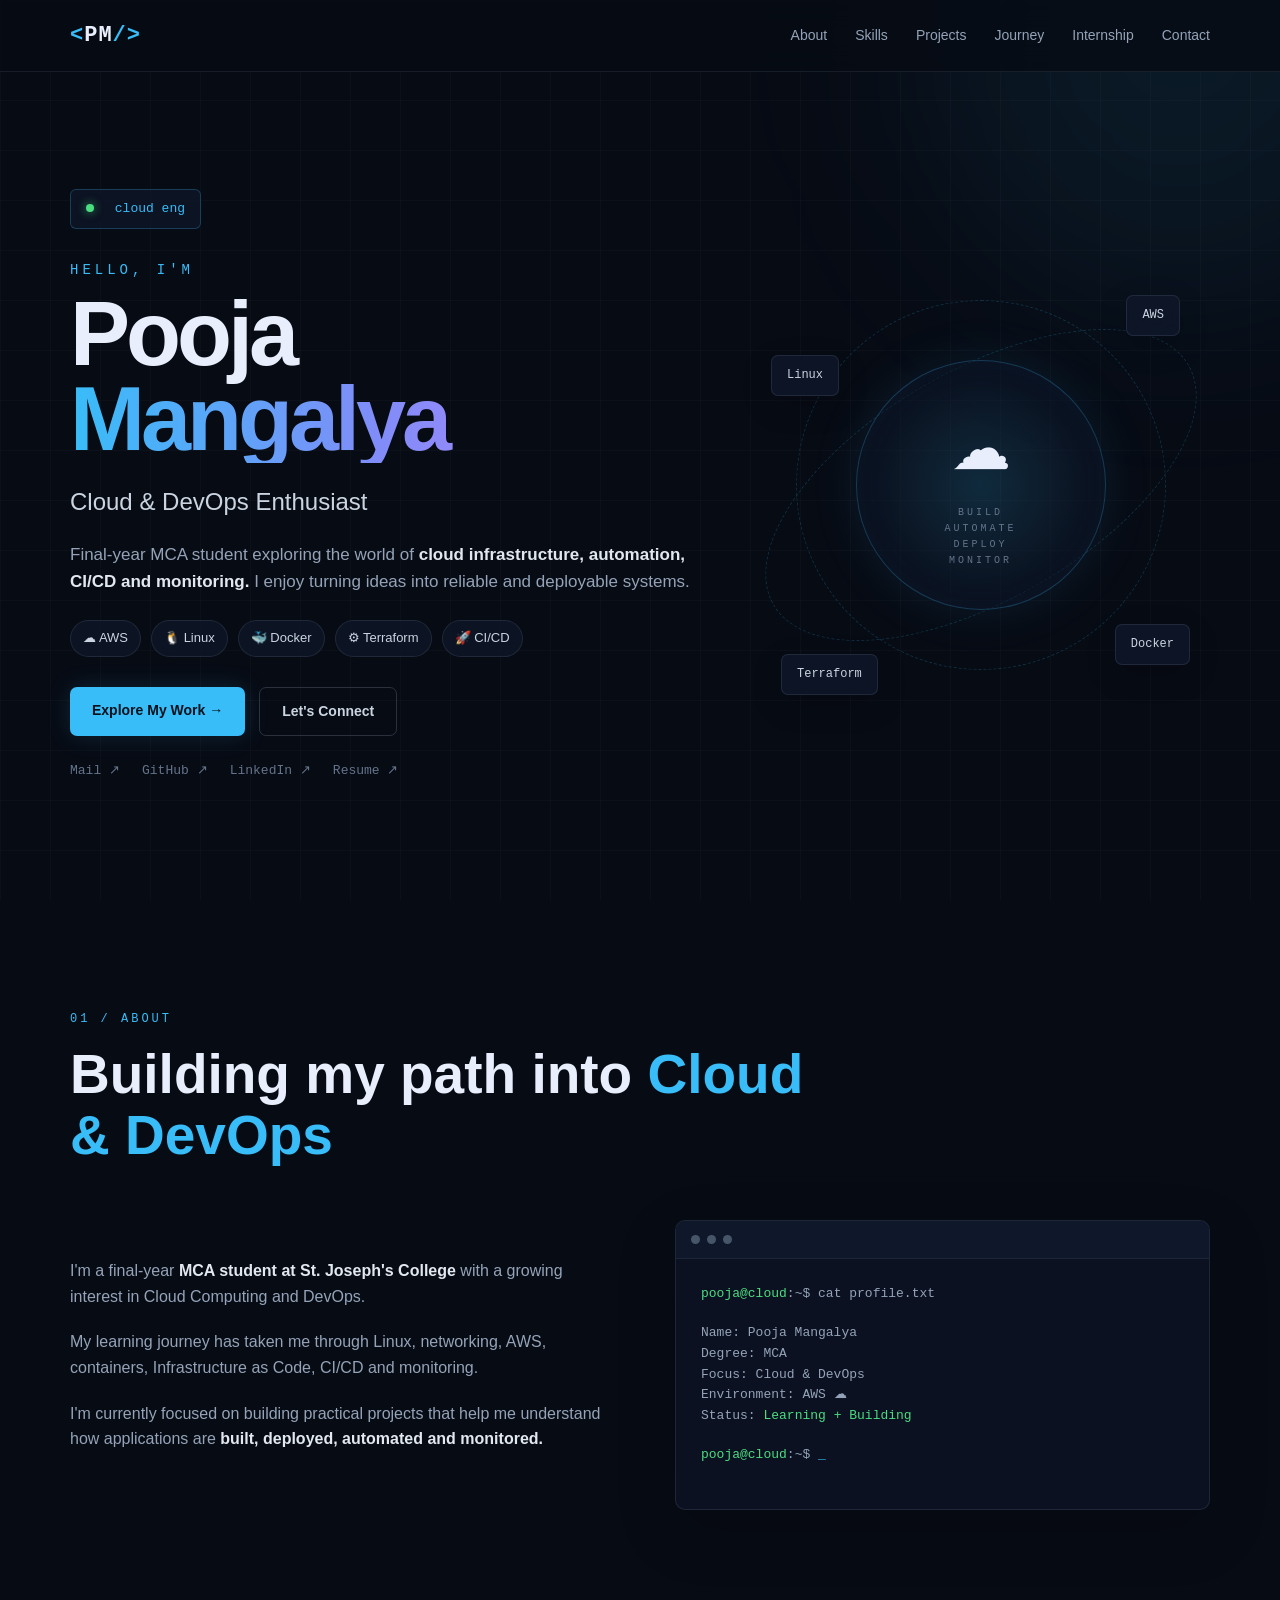
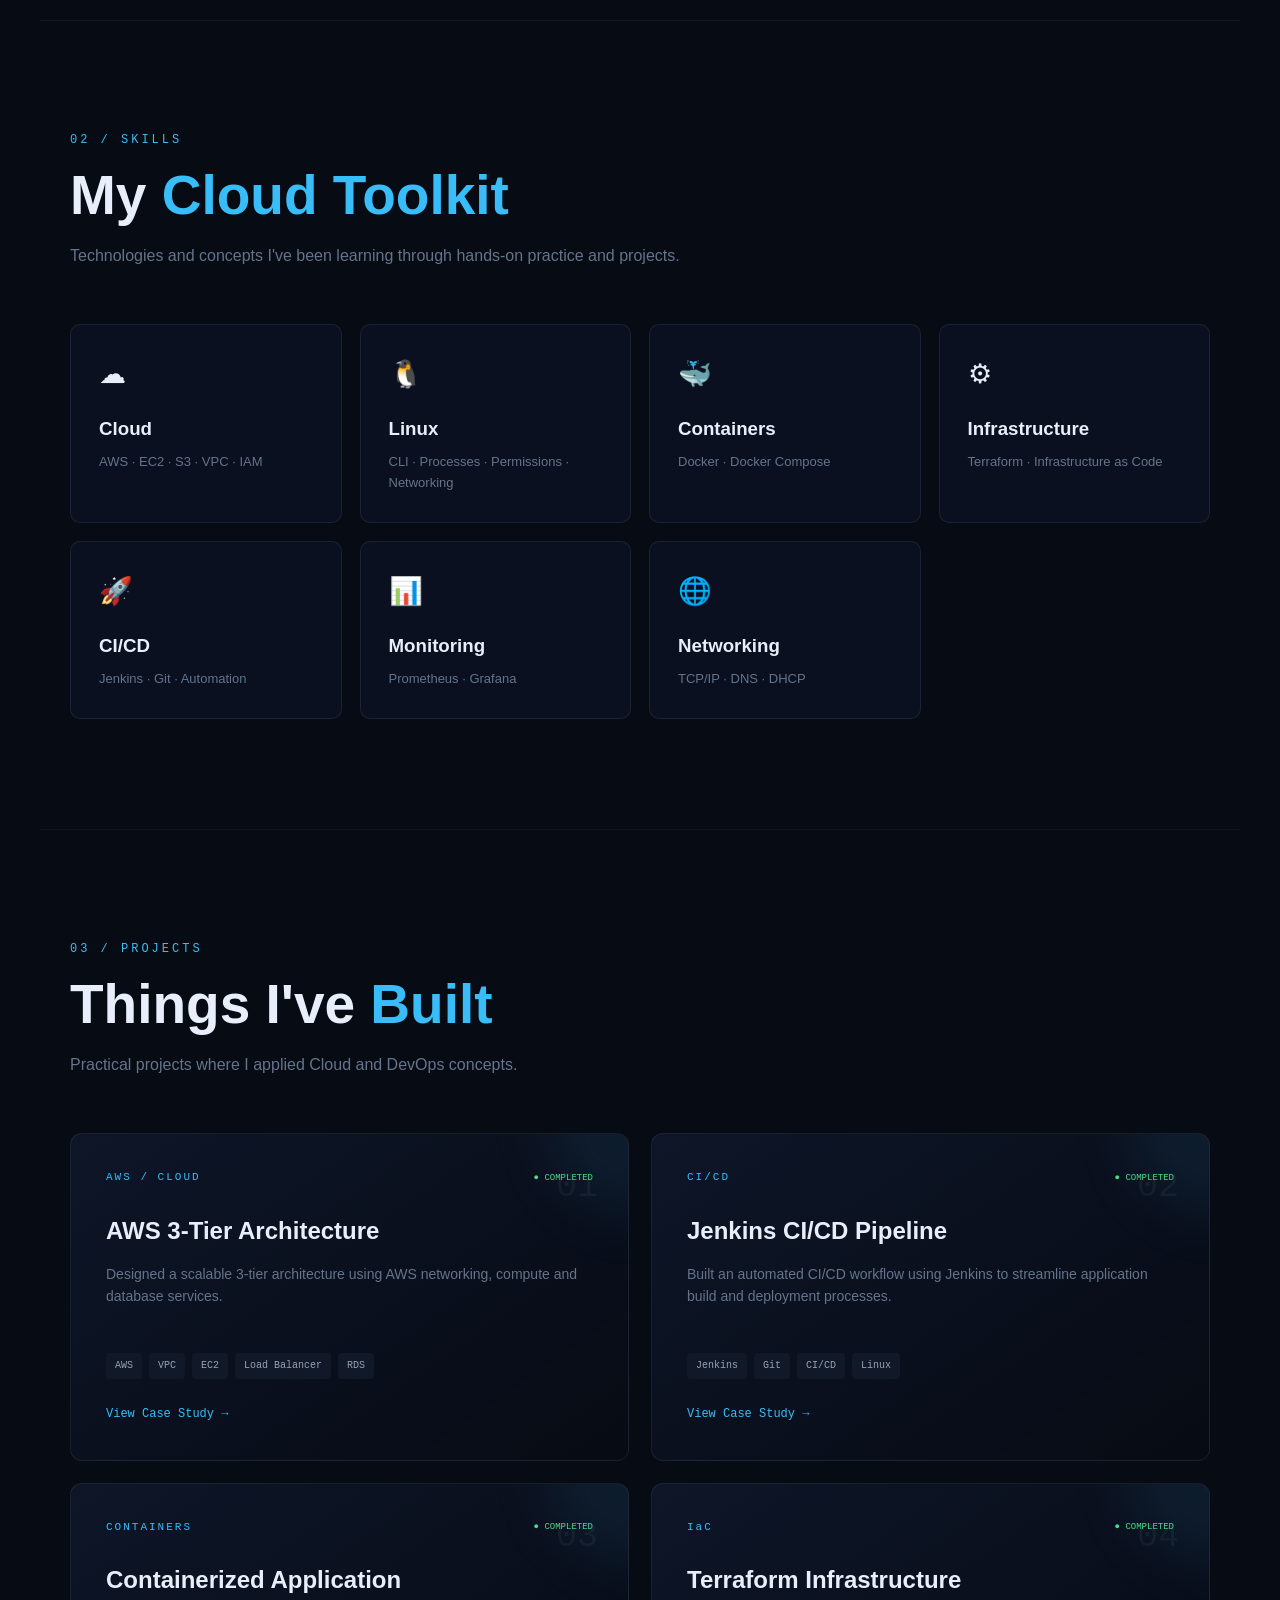
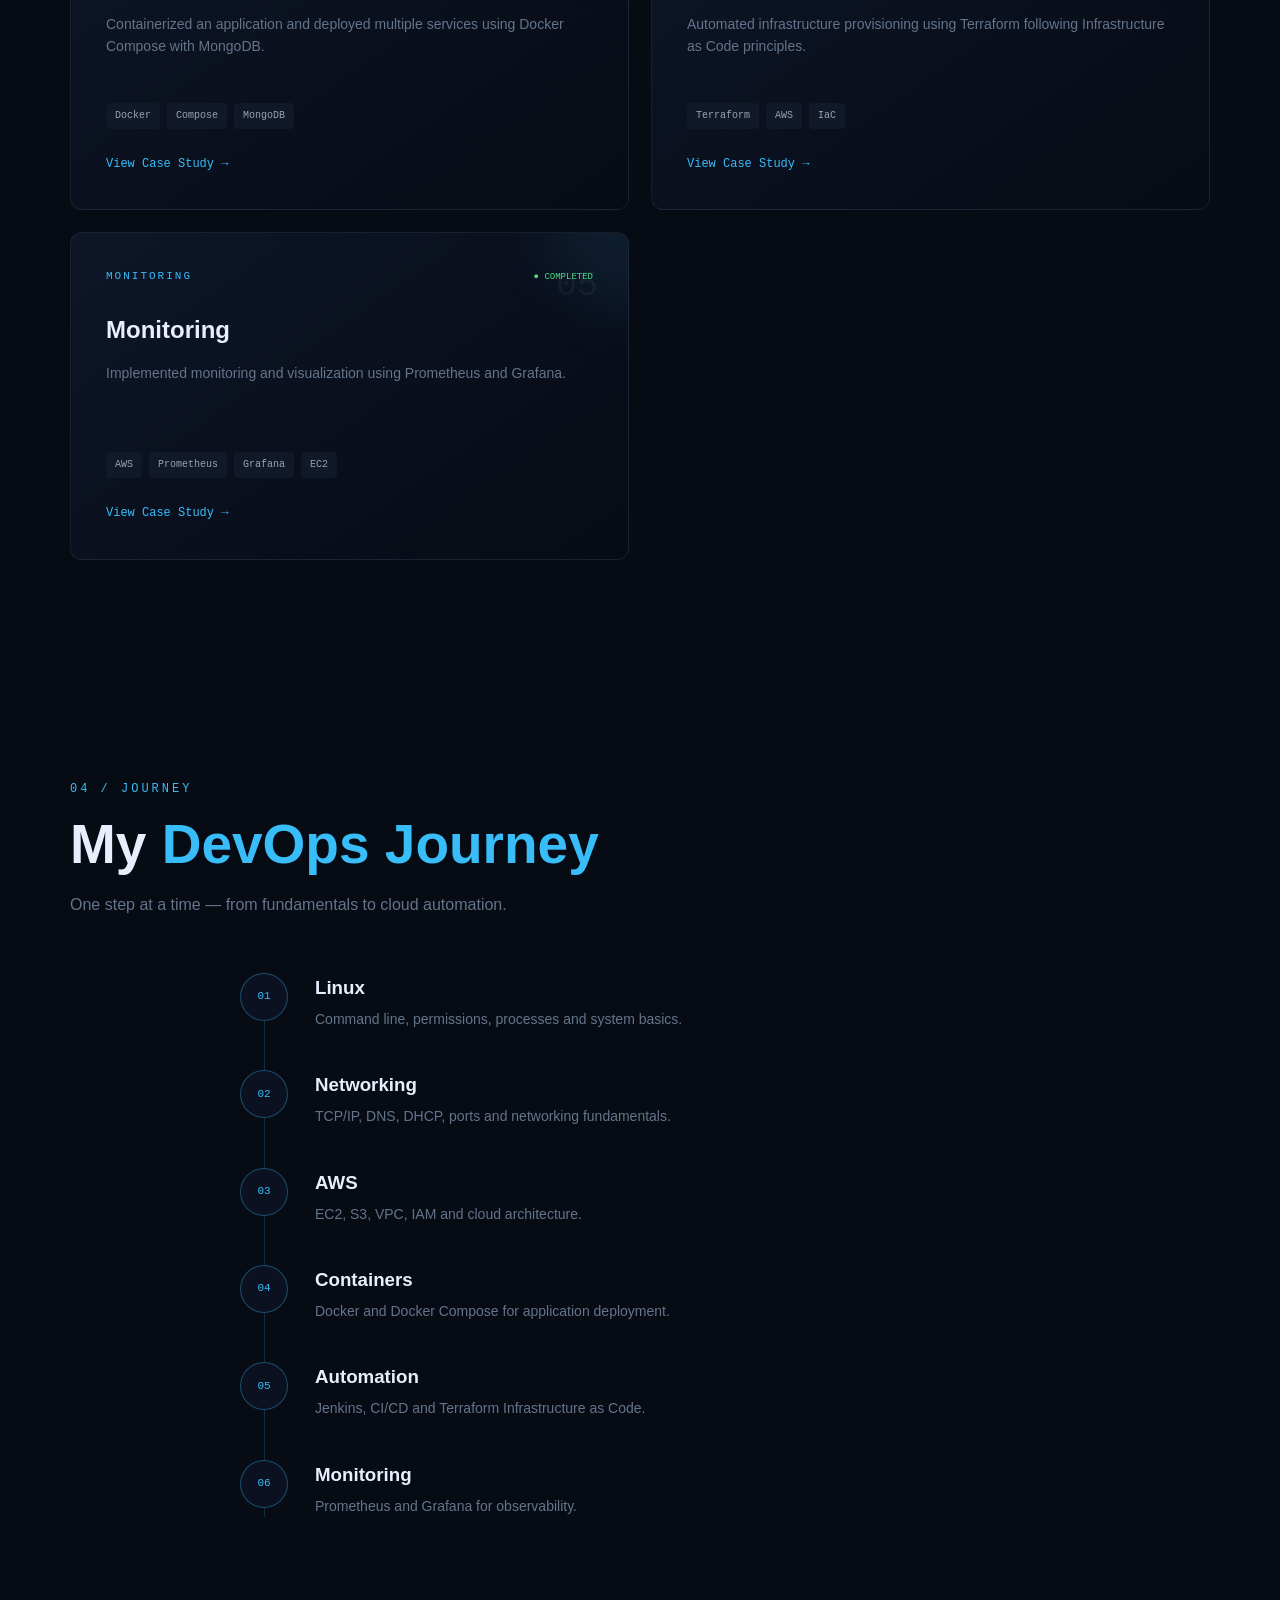
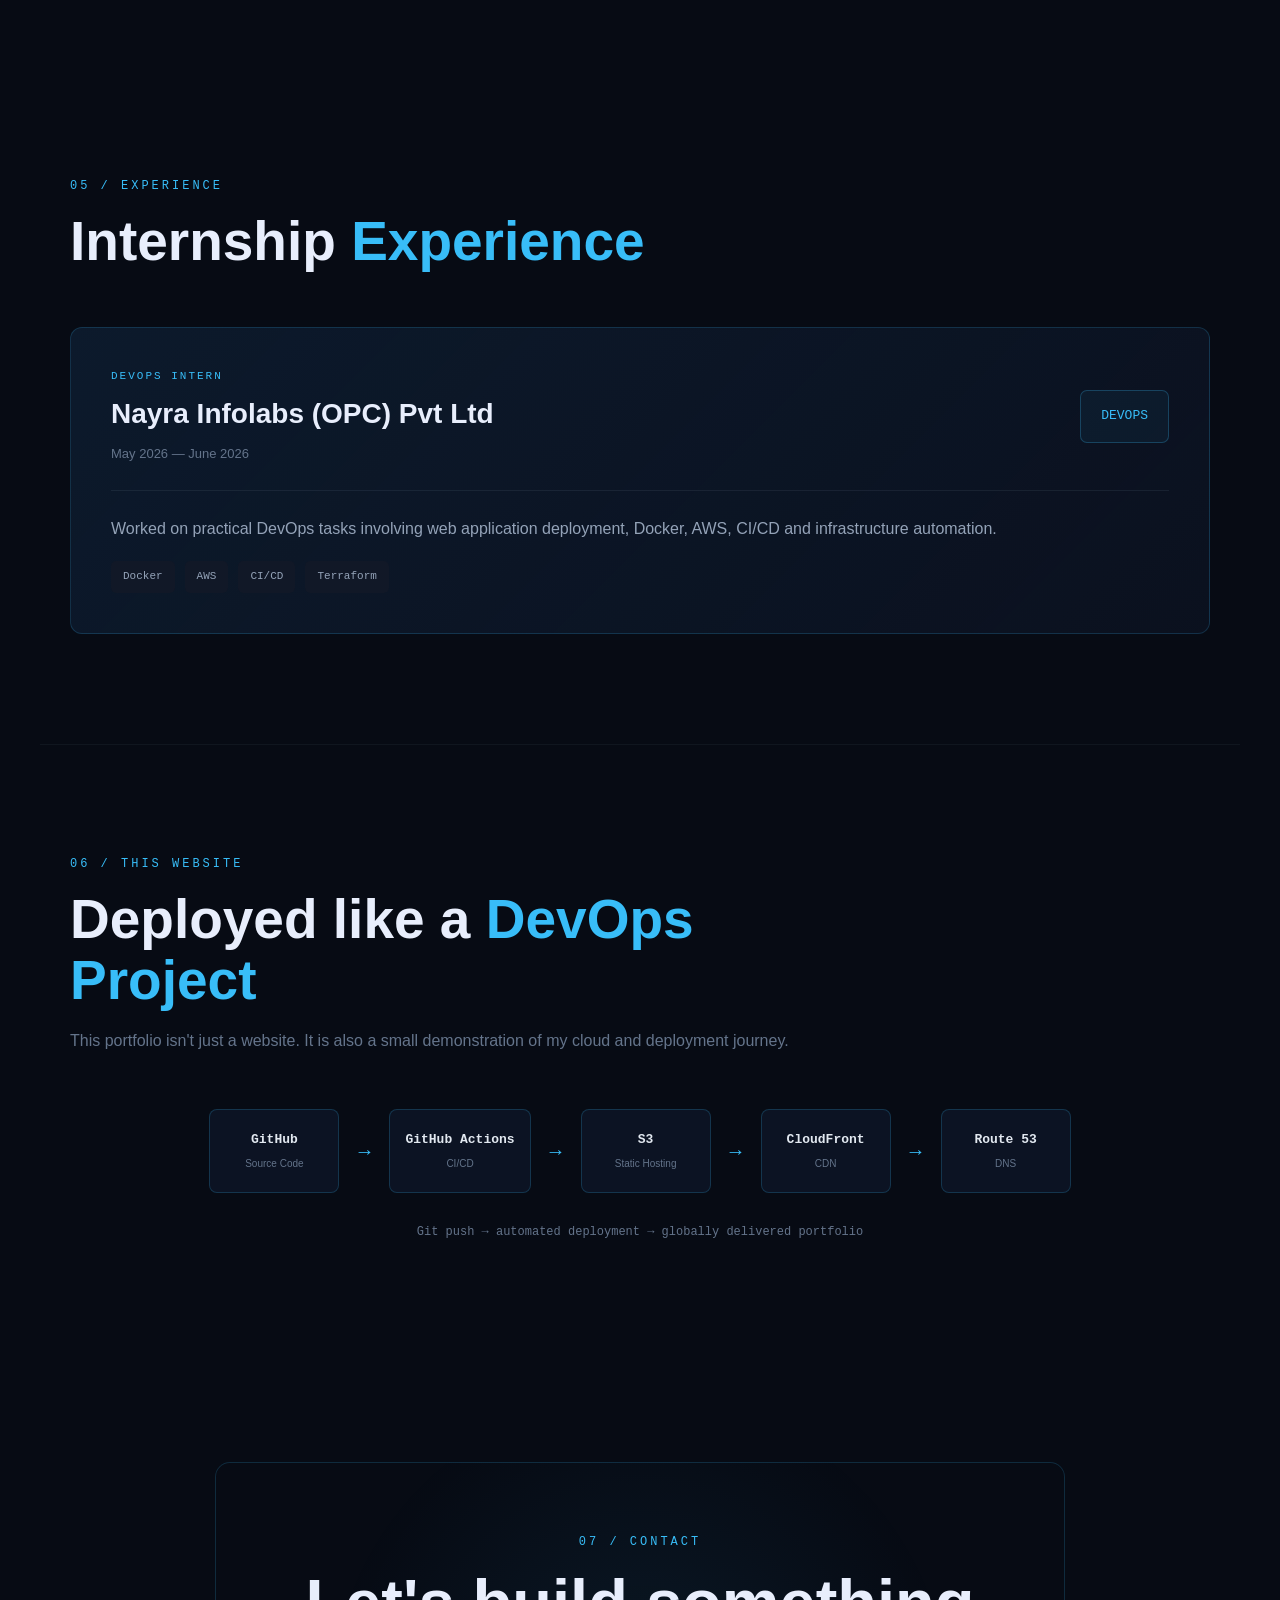
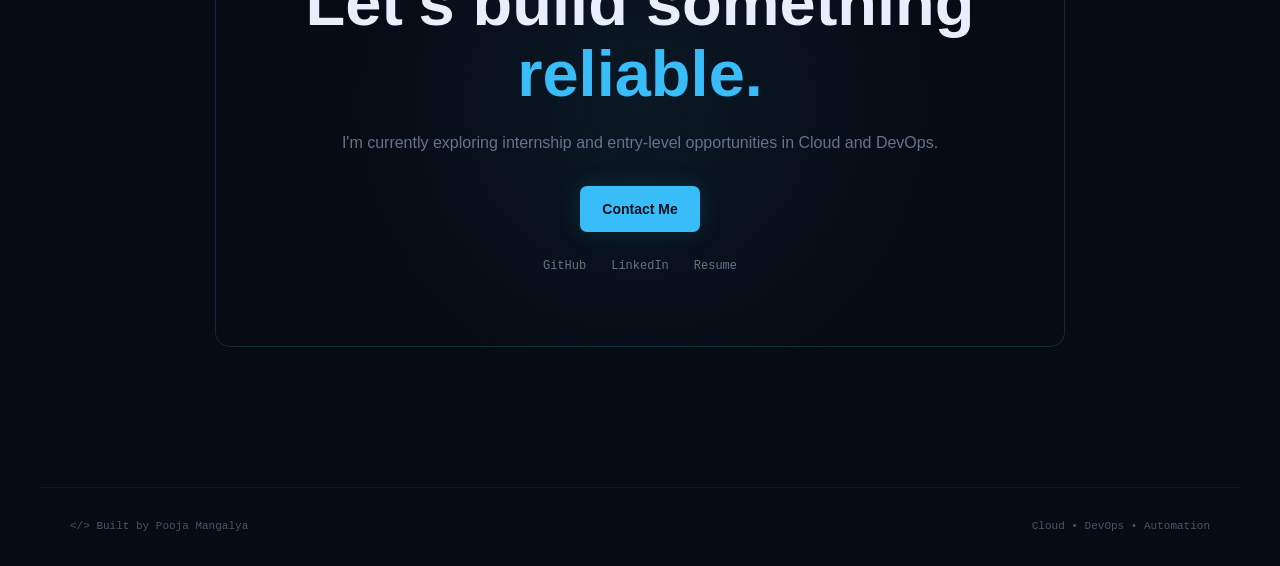
==== index.html @ 0cf99136 "Update index.html" ====
<!DOCTYPE html>
<html lang="en">

<head>
    <meta charset="UTF-8">
    <meta name="viewport" content="width=device-width, initial-scale=1.0">

    <title>Pooja Mangalya | Cloud & DevOps</title>

    <meta name="description"
        content="Pooja Mangalya — Final Year MCA Student building skills in Cloud, DevOps, AWS, automation and infrastructure.">

    <link rel="stylesheet" href="style.css">
</head>

<body>
<body class="home">
    <!-- ================= NAVBAR ================= -->

    <header class="navbar">

        <div class="nav-container">

            <a href="#home" class="logo">
                <span>&lt;</span>PM<span>/&gt;</span>
            </a>

            <nav id="navMenu">
                <a href="#about">About</a>
                <a href="#skills">Skills</a>
                <a href="#projects">Projects</a>
                <a href="#journey">Journey</a>
                <a href="#internship">Internship</a>
                <a href="#contact">Contact</a>
            </nav>

            <button class="menu-btn" id="menuBtn">
                ☰
            </button>

        </div>

    </header>


    <!-- ================= HERO ================= -->

    <main>

        <section id="home" class="hero">

            <div class="hero-content">

                <div class="terminal-label">
                    <span class="terminal-dot"></span>
                
                    <span class="typing-text"></span>
                </div>

                <p class="hero-small">
                    HELLO, I'M
                </p>

                <h1>
                    Pooja <span>Mangalya</span>
                </h1>

                <h2>
                    Cloud & DevOps Enthusiast
                </h2>

                <p class="hero-description">
                    Final-year MCA student exploring the world of
                    <strong>cloud infrastructure, automation, CI/CD and monitoring.</strong>
                    I enjoy turning ideas into reliable and deployable systems.
                </p>

                <div class="hero-tags">
                    <span>☁ AWS</span>
                    <span>🐧 Linux</span>
                    <span>🐳 Docker</span>
                    <span>⚙ Terraform</span>
                    <span>🚀 CI/CD</span>
                </div>

                <div class="hero-buttons">

                    <a href="#projects" class="btn primary-btn">
                        Explore My Work →
                    </a>

                    <a href="#contact" class="btn secondary-btn">
                        Let's Connect
                    </a>

                </div>

                <div class="social-links">

                    <!-- Replace these # links later -->
                    <a href="poojamangalya1@gmail.com" target="_blank">
                        Mail ↗
                    <a href="https://github.com/pooja-technical" target="_blank">
                        GitHub ↗
                    </a>

                    <a href="https://www.linkedin.com/in/pooja-mangalya-91a33a28b/" target="_blank">
                        LinkedIn ↗
                    </a>

                    <a href="#" target="_blank">
                        Resume ↗
                    </a>

                </div>

            </div>


            <!-- CLOUD VISUAL -->

            <div class="hero-visual">

                <div class="cloud-orbit orbit-one"></div>
                <div class="cloud-orbit orbit-two"></div>

                <div class="cloud-core">

                    <div class="cloud-icon">
                        ☁
                    </div>

                    <p>BUILD</p>
                    <p>AUTOMATE</p>
                    <p>DEPLOY</p>
                    <p>MONITOR</p>

                </div>

                <div class="floating-card card-aws">
                    AWS
                </div>

                <div class="floating-card card-docker">
                    Docker
                </div>

                <div class="floating-card card-terraform">
                    Terraform
                </div>

                <div class="floating-card card-linux">
                    Linux
                </div>

            </div>

        </section>


        <!-- ================= ABOUT ================= -->

        <section id="about" class="section">

            <div class="section-heading">

                <p class="section-number">01 / ABOUT</p>

                <h2>
                    Building my path into <span>Cloud & DevOps</span>
                </h2>

            </div>

            <div class="about-grid">

                <div class="about-text">

                    <p>
                        I'm a final-year <strong>MCA student at St. Joseph's College</strong>
                        with a growing interest in Cloud Computing and DevOps.
                    </p>

                    <p>
                        My learning journey has taken me through Linux, networking,
                        AWS, containers, Infrastructure as Code, CI/CD and monitoring.
                    </p>

                    <p>
                        I'm currently focused on building practical projects that
                        help me understand how applications are
                        <strong>built, deployed, automated and monitored.</strong>
                    </p>

                </div>

                <div class="about-terminal">

                    <div class="terminal-top">
                        <span></span>
                        <span></span>
                        <span></span>
                    </div>

                    <div class="terminal-body">

                        <p><span class="green">pooja@cloud</span>:~$ cat profile.txt</p>

                        <p>
                            Name: Pooja Mangalya<br>
                            Degree: MCA<br>
                            Focus: Cloud & DevOps<br>
                            Environment: AWS ☁<br>
                            Status: <span class="green">Learning + Building</span>
                        </p>

                        <p>
                            <span class="green">pooja@cloud</span>:~$
                            <span class="cursor">_</span>
                        </p>

                    </div>

                </div>

            </div>

        </section>


        <!-- ================= SKILLS ================= -->

        <section id="skills" class="section skills-section">

            <div class="section-heading">

                <p class="section-number">02 / SKILLS</p>

                <h2>
                    My <span>Cloud Toolkit</span>
                </h2>

                <p>
                    Technologies and concepts I've been learning through
                    hands-on practice and projects.
                </p>

            </div>


            <div class="skills-grid">

                <div class="skill-card">
                    <div class="skill-icon">☁</div>
                    <h3>Cloud</h3>
                    <p>AWS · EC2 · S3 · VPC · IAM</p>
                </div>

                <div class="skill-card">
                    <div class="skill-icon">🐧</div>
                    <h3>Linux</h3>
                    <p>CLI · Processes · Permissions · Networking</p>
                </div>

                <div class="skill-card">
                    <div class="skill-icon">🐳</div>
                    <h3>Containers</h3>
                    <p>Docker · Docker Compose</p>
                </div>

                <div class="skill-card">
                    <div class="skill-icon">⚙</div>
                    <h3>Infrastructure</h3>
                    <p>Terraform · Infrastructure as Code</p>
                </div>

                <div class="skill-card">
                    <div class="skill-icon">🚀</div>
                    <h3>CI/CD</h3>
                    <p>Jenkins · Git · Automation</p>
                </div>

                <div class="skill-card">
                    <div class="skill-icon">📊</div>
                    <h3>Monitoring</h3>
                    <p>Prometheus · Grafana</p>
                </div>

                <div class="skill-card">
                    <div class="skill-icon">🌐</div>
                    <h3>Networking</h3>
                    <p>TCP/IP · DNS · DHCP</p>
                </div>

            </div>

        </section>


        <!-- ================= PROJECTS ================= -->

        <section id="projects" class="section">

            <div class="section-heading">

                <p class="section-number">03 / PROJECTS</p>

                <h2>
                    Things I've <span>Built</span>
                </h2>

                <p>
                    Practical projects where I applied Cloud and DevOps concepts.
                </p>

            </div>


            <div class="projects-grid">


                <!-- PROJECT 1 -->

                <article class="project-card">

                    <div class="project-number">01</div>

                    <div class="project-top">
                        <span class="project-type">AWS / CLOUD</span>
                        <span class="project-status">● COMPLETED</span>
                    </div>

                    <h3>AWS 3-Tier Architecture</h3>

                    <p>
                        Designed a scalable 3-tier architecture using AWS networking,
                        compute and database services.
                    </p>

                    <div class="tech-tags">
                        <span>AWS</span>
                        <span>VPC</span>
                        <span>EC2</span>
                        <span>Load Balancer</span>
                        <span>RDS</span>
                    </div>

                    <a href="project-aws.html" class="project-link">
                        View Case Study →
                    </a>

                </article>


                <!-- PROJECT 2 -->

                <article class="project-card">

                    <div class="project-number">02</div>

                    <div class="project-top">
                        <span class="project-type">CI/CD</span>
                        <span class="project-status">● COMPLETED</span>
                    </div>

                    <h3>Jenkins CI/CD Pipeline</h3>

                    <p>
                        Built an automated CI/CD workflow using Jenkins to streamline
                        application build and deployment processes.
                    </p>

                    <div class="tech-tags">
                        <span>Jenkins</span>
                        <span>Git</span>
                        <span>CI/CD</span>
                        <span>Linux</span>
                    </div>

                    <a href="#" class="project-link">
                        View Case Study →
                    </a>

                </article>


                <!-- PROJECT 3 -->

                <article class="project-card">

                    <div class="project-number">03</div>

                    <div class="project-top">
                        <span class="project-type">CONTAINERS</span>
                        <span class="project-status">● COMPLETED</span>
                    </div>

                    <h3>Containerized Application</h3>

                    <p>
                        Containerized an application and deployed multiple services
                        using Docker Compose with MongoDB.
                    </p>

                    <div class="tech-tags">
                        <span>Docker</span>
                        <span>Compose</span>
                        <span>MongoDB</span>
                    </div>

                    <a href="#" class="project-link">
                        View Case Study →
                    </a>

                </article>


                <!-- PROJECT 4 -->

                <article class="project-card">

                    <div class="project-number">04</div>

                    <div class="project-top">
                        <span class="project-type">IaC</span>
                        <span class="project-status">● COMPLETED</span>
                    </div>

                    <h3>Terraform Infrastructure</h3>

                    <p>
                        Automated infrastructure provisioning using Terraform
                        following Infrastructure as Code principles.
                    </p>

                    <div class="tech-tags">
                        <span>Terraform</span>
                        <span>AWS</span>
                        <span>IaC</span>
                    </div>

                    <a href="project-terraform.html" class="project-link">
                        View Case Study →
                    </a>

                </article>


                <!-- PROJECT 5 -->

                <article class="project-card">

                    <div class="project-number">05</div>

                    <div class="project-top">
                        <span class="project-type">MONITORING</span>
                        <span class="project-status">● COMPLETED</span>
                    </div>

                    <h3> Monitoring</h3>

                    <p>
                        Implemented monitoring and visualization using Prometheus and Grafana.
                    </p>

                    <div class="tech-tags">
                        <span>AWS</span>
                        <span>Prometheus</span>
                        <span>Grafana</span>
                        <span>EC2</span>
                    </div>

                    <a href="#" class="project-link">
                        View Case Study →
                    </a>

                </article>

            </div>

        </section>


        <!-- ================= DEVOPS JOURNEY ================= -->

        <section id="journey" class="section journey-section">

            <div class="section-heading">

                <p class="section-number">04 / JOURNEY</p>

                <h2>
                    My <span>DevOps Journey</span>
                </h2>

                <p>
                    One step at a time — from fundamentals to cloud automation.
                </p>

            </div>


            <div class="journey">

                <div class="journey-line"></div>

                <div class="journey-item">
                    <div class="journey-dot">01</div>
                    <div>
                        <h3>Linux</h3>
                        <p>Command line, permissions, processes and system basics.</p>
                    </div>
                </div>

                <div class="journey-item">
                    <div class="journey-dot">02</div>
                    <div>
                        <h3>Networking</h3>
                        <p>TCP/IP, DNS, DHCP, ports and networking fundamentals.</p>
                    </div>
                </div>

                <div class="journey-item">
                    <div class="journey-dot">03</div>
                    <div>
                        <h3>AWS</h3>
                        <p>EC2, S3, VPC, IAM and cloud architecture.</p>
                    </div>
                </div>

                <div class="journey-item">
                    <div class="journey-dot">04</div>
                    <div>
                        <h3>Containers</h3>
                        <p>Docker and Docker Compose for application deployment.</p>
                    </div>
                </div>

                <div class="journey-item">
                    <div class="journey-dot">05</div>
                    <div>
                        <h3>Automation</h3>
                        <p>Jenkins, CI/CD and Terraform Infrastructure as Code.</p>
                    </div>
                </div>

                <div class="journey-item">
                    <div class="journey-dot">06</div>
                    <div>
                        <h3>Monitoring</h3>
                        <p>Prometheus and Grafana for observability.</p>
                    </div>
                </div>

            </div>

        </section>


        <!-- ================= INTERNSHIP ================= -->

        <section id="internship" class="section">

            <div class="section-heading">

                <p class="section-number">05 / EXPERIENCE</p>

                <h2>
                    Internship <span>Experience</span>
                </h2>

            </div>


            <div class="internship-card">

                <div class="internship-header">

                    <div>
                        <p class="internship-label">DEVOPS INTERN</p>

                        <h3>Nayra Infolabs (OPC) Pvt Ltd</h3>

                        <p>
                            May 2026 — June 2026
                        </p>
                    </div>

                    <div class="internship-badge">
                        DEVOPS
                    </div>

                </div>


                <div class="internship-content">

                    <p>
                        Worked on practical DevOps tasks involving web application
                        deployment, Docker, AWS, CI/CD and infrastructure automation.
                    </p>

                    <div class="internship-tech">

                        <span>Docker</span>
                        <span>AWS</span>
                        <span>CI/CD</span>
                        <span>Terraform</span>

                    </div>

                </div>

            </div>

        </section>


        <!-- ================= PORTFOLIO ARCHITECTURE ================= -->

        <section class="section architecture-section">

            <div class="section-heading">

                <p class="section-number">06 / THIS WEBSITE</p>

                <h2>
                    Deployed like a <span>DevOps Project</span>
                </h2>

                <p>
                    This portfolio isn't just a website. It is also a small
                    demonstration of my cloud and deployment journey.
                </p>

            </div>


            <div class="architecture">

                <div class="architecture-node">
                    <strong>GitHub</strong>
                    <small>Source Code</small>
                </div>

                <div class="architecture-arrow">→</div>

                <div class="architecture-node">
                    <strong>GitHub Actions</strong>
                    <small>CI/CD</small>
                </div>

                <div class="architecture-arrow">→</div>

                <div class="architecture-node">
                    <strong>S3</strong>
                    <small>Static Hosting</small>
                </div>

                <div class="architecture-arrow">→</div>

                <div class="architecture-node">
                    <strong>CloudFront</strong>
                    <small>CDN</small>
                </div>

                <div class="architecture-arrow">→</div>

                <div class="architecture-node">
                    <strong>Route 53</strong>
                    <small>DNS</small>
                </div>

            </div>

            <p class="architecture-note">
                Git push → automated deployment → globally delivered portfolio
            </p>

        </section>


        <!-- ================= CONTACT ================= -->

        <section id="contact" class="section contact-section">

            <div class="contact-box">

                <p class="section-number">07 / CONTACT</p>

                <h2>
                    Let's build something <span>reliable.</span>
                </h2>

                <p>
                    I'm currently exploring internship and entry-level opportunities
                    in Cloud and DevOps.
                </p>

      <a href="https://mail.google.com/mail/?view=cm&fs=1&to=poojamangalya1@gmail.com"
   class="btn primary-btn"
   target="_blank">
    Contact Me
</a>

                <div class="contact-links">

                    <a href="https://github.com/pooja-technical" target="_blank">GitHub</a>
                    <a href="https://www.linkedin.com/in/pooja-mangalya-91a33a28b/" target="_blank">LinkedIn</a>
                    <a href="#" target="_blank">Resume</a>

                </div>

            </div>

        </section>

    </main>


    <!-- ================= FOOTER ================= -->

    <footer>

        <p>
            &lt;/&gt; Built by Pooja Mangalya
        </p>

        <p>
            Cloud • DevOps • Automation
        </p>

    </footer>


    <!-- JAVASCRIPT -->

    <script src="script.js"></script>

</body>

</html>
---- style.css ----
/* =========================================================
   POOJA MANGALYA — CLOUD & DEVOPS PORTFOLIO
   Creative Cloud / Terminal Theme
   ========================================================= */


/* =========================
   GLOBAL
   ========================= */

* {
    margin: 0;
    padding: 0;
    box-sizing: border-box;
}

html {
    scroll-behavior: smooth;
}

body {
    font-family: "Segoe UI", Arial, sans-serif;
    background: #070b14;
    color: #e8eefc;
    line-height: 1.6;
    overflow-x: hidden;
}

a {
    color: inherit;
    text-decoration: none;
}

::selection {
    background: #38bdf8;
    color: #070b14;
}


/* =========================
   BACKGROUND
   ========================= */

body::before {
    content: "";
    position: fixed;
    inset: 0;
    pointer-events: none;
    z-index: -1;

    background-image:
        linear-gradient(rgba(255,255,255,0.025) 1px, transparent 1px),
        linear-gradient(90deg, rgba(255,255,255,0.025) 1px, transparent 1px);

    background-size: 50px 50px;
}

body::after {
    content: "";
    position: fixed;
    width: 500px;
    height: 500px;
    top: -200px;
    right: -150px;
    border-radius: 50%;
    background: rgba(56, 189, 248, 0.08);
    filter: blur(100px);
    pointer-events: none;
    z-index: -1;
}


/* =========================
   NAVBAR
   ========================= */

.navbar {
    position: fixed;
    top: 0;
    left: 0;
    width: 100%;
    z-index: 1000;

    background: rgba(7, 11, 20, 0.82);
    backdrop-filter: blur(15px);
    border-bottom: 1px solid rgba(148, 163, 184, 0.12);
}

.nav-container {
    max-width: 1200px;
    margin: auto;

    padding: 18px 30px;

    display: flex;
    align-items: center;
    justify-content: space-between;
}

.logo {
    font-family: monospace;
    font-size: 22px;
    font-weight: 800;
    letter-spacing: 1px;
}

.logo span {
    color: #38bdf8;
}

nav {
    display: flex;
    gap: 28px;
}

nav a {
    font-size: 14px;
    color: #94a3b8;
    transition: 0.3s;
}

nav a:hover {
    color: #38bdf8;
}

.menu-btn {
    display: none;
    border: none;
    background: transparent;
    color: #e8eefc;
    font-size: 25px;
    cursor: pointer;
}


/* =========================
   HERO
   ========================= */

.hero {
    min-height: 100vh;
    max-width: 1200px;
    margin: auto;

    padding: 150px 30px 80px;

    display: grid;
    grid-template-columns: 1.15fr 0.85fr;
    align-items: center;
    gap: 60px;

    position: relative;
}

.hero-content {
    position: relative;
    z-index: 2;
}

.terminal-label {
    display: inline-block;

    padding: 9px 15px;

    border: 1px solid rgba(56, 189, 248, 0.25);
    border-radius: 6px;

    background: rgba(15, 23, 42, 0.7);

    font-family: monospace;
    font-size: 13px;

    color: #94a3b8;

    margin-bottom: 30px;
}

.terminal-dot {
    display: inline-block;

    width: 8px;
    height: 8px;

    background: #4ade80;
    border-radius: 50%;

    margin-right: 8px;

    box-shadow: 0 0 10px rgba(74, 222, 128, 0.7);
}

.typing-text {
    color: #38bdf8;
    margin-left: 5px;
}

.hero-small {
    color: #38bdf8;
    font-family: monospace;
    font-size: 14px;
    letter-spacing: 4px;
    margin-bottom: 10px;
}

.hero h1 {
    font-size: clamp(55px, 8vw, 90px);
    line-height: 0.95;
    letter-spacing: -4px;
    margin-bottom: 20px;
}

.hero h1 span {
    display: block;

    background: linear-gradient(
        90deg,
        #38bdf8,
        #818cf8,
        #c084fc
    );

    -webkit-background-clip: text;
    -webkit-text-fill-color: transparent;
}

.hero h2 {
    font-size: 24px;
    font-weight: 400;
    color: #cbd5e1;
    margin-bottom: 20px;
}

.hero-description {
    max-width: 650px;
    color: #94a3b8;
    font-size: 17px;
}

.hero-description strong {
    color: #e2e8f0;
}

.hero-tags {
    display: flex;
    flex-wrap: wrap;
    gap: 10px;
    margin: 25px 0;
}

.hero-tags span {
    padding: 7px 12px;

    border: 1px solid rgba(148, 163, 184, 0.15);
    border-radius: 20px;

    background: rgba(15, 23, 42, 0.7);

    font-size: 13px;
    color: #cbd5e1;
}

.hero-buttons {
    display: flex;
    flex-wrap: wrap;
    gap: 14px;
    margin-top: 30px;
}

.btn {
    display: inline-block;

    padding: 12px 22px;

    border-radius: 7px;

    font-size: 14px;
    font-weight: 600;

    transition: 0.3s;
}

.primary-btn {
    background: #38bdf8;
    color: #06111c;

    box-shadow: 0 0 25px rgba(56, 189, 248, 0.15);
}

.primary-btn:hover {
    transform: translateY(-3px);
    box-shadow: 0 0 35px rgba(56, 189, 248, 0.35);
}

.secondary-btn {
    border: 1px solid rgba(148, 163, 184, 0.25);
    color: #cbd5e1;
}

.secondary-btn:hover {
    border-color: #38bdf8;
    color: #38bdf8;
}

.social-links {
    display: flex;
    gap: 22px;
    margin-top: 25px;
}

.social-links a {
    font-family: monospace;
    font-size: 13px;
    color: #64748b;
    transition: 0.3s;
}

.social-links a:hover {
    color: #38bdf8;
}


/* =========================
   HERO CLOUD VISUAL
   ========================= */

.hero-visual {
    height: 500px;
    position: relative;

    display: flex;
    align-items: center;
    justify-content: center;
}

.cloud-core {
    width: 250px;
    height: 250px;

    border-radius: 50%;

    display: flex;
    flex-direction: column;
    align-items: center;
    justify-content: center;

    background:
        radial-gradient(
            circle,
            rgba(56, 189, 248, 0.18),
            rgba(15, 23, 42, 0.5) 65%
        );

    border: 1px solid rgba(56, 189, 248, 0.25);

    box-shadow:
        0 0 50px rgba(56, 189, 248, 0.1),
        inset 0 0 50px rgba(56, 189, 248, 0.04);

    z-index: 2;
}

.cloud-icon {
    font-size: 60px;
    margin-bottom: 8px;
}

.cloud-core p {
    font-family: monospace;
    font-size: 10px;
    letter-spacing: 3px;
    color: #64748b;
}

.cloud-orbit {
    position: absolute;

    border: 1px dashed rgba(56, 189, 248, 0.2);

    border-radius: 50%;
}

.orbit-one {
    width: 370px;
    height: 370px;
    animation: rotate 18s linear infinite;
}

.orbit-two {
    width: 480px;
    height: 230px;
    transform: rotate(-30deg);
    animation: rotateReverse 22s linear infinite;
}

@keyframes rotate {
    from {
        transform: rotate(0deg);
    }

    to {
        transform: rotate(360deg);
    }
}

@keyframes rotateReverse {
    from {
        transform: rotate(-30deg);
    }

    to {
        transform: rotate(-390deg);
    }
}

.floating-card {
    position: absolute;

    padding: 10px 15px;

    border: 1px solid rgba(148, 163, 184, 0.15);
    border-radius: 7px;

    background: rgba(15, 23, 42, 0.85);

    backdrop-filter: blur(10px);

    font-family: monospace;
    font-size: 12px;

    color: #cbd5e1;

    box-shadow: 0 10px 30px rgba(0,0,0,0.2);

    z-index: 3;
}

.card-aws {
    top: 60px;
    right: 30px;
}

.card-docker {
    bottom: 70px;
    right: 20px;
}

.card-terraform {
    bottom: 40px;
    left: 30px;
}

.card-linux {
    top: 120px;
    left: 20px;
}


/* =========================
   SECTIONS
   ========================= */

.section {
    max-width: 1200px;
    margin: auto;

    padding: 110px 30px;
}

.section-heading {
    max-width: 750px;
    margin-bottom: 55px;
}

.section-number {
    font-family: monospace;
    color: #38bdf8;
    font-size: 12px;
    letter-spacing: 3px;
    margin-bottom: 15px;
}

.section-heading h2 {
    font-size: clamp(34px, 5vw, 55px);
    line-height: 1.1;
    margin-bottom: 18px;
}

.section-heading h2 span {
    color: #38bdf8;
}

.section-heading > p:last-child {
    color: #64748b;
}


/* =========================
   ABOUT
   ========================= */

.about-grid {
    display: grid;
    grid-template-columns: 1fr 1fr;
    gap: 70px;
    align-items: center;
}

.about-text p {
    color: #94a3b8;
    margin-bottom: 20px;
    font-size: 16px;
}

.about-text strong {
    color: #e2e8f0;
}

.about-terminal {
    border: 1px solid rgba(148, 163, 184, 0.15);
    border-radius: 10px;

    overflow: hidden;

    background: #0b1120;

    box-shadow: 0 20px 60px rgba(0,0,0,0.2);
}

.terminal-top {
    height: 38px;

    display: flex;
    align-items: center;

    gap: 7px;

    padding: 0 15px;

    border-bottom: 1px solid rgba(148, 163, 184, 0.1);

    background: #0f172a;
}

.terminal-top span {
    width: 9px;
    height: 9px;
    border-radius: 50%;
    background: #475569;
}

.terminal-body {
    padding: 25px;

    font-family: monospace;
    font-size: 13px;

    color: #94a3b8;
}

.terminal-body p {
    margin-bottom: 18px;
}

.green {
    color: #4ade80;
}

.cursor {
    animation: blink 1s infinite;
    color: #38bdf8;
}

@keyframes blink {
    50% {
        opacity: 0;
    }
}


/* =========================
   SKILLS
   ========================= */

.skills-section {
    border-top: 1px solid rgba(148, 163, 184, 0.07);
    border-bottom: 1px solid rgba(148, 163, 184, 0.07);
}

.skills-grid {
    display: grid;
    grid-template-columns: repeat(4, 1fr);
    gap: 18px;
}

.skill-card {
    padding: 28px;

    background: rgba(15, 23, 42, 0.5);

    border: 1px solid rgba(148, 163, 184, 0.12);

    border-radius: 10px;

    transition: 0.3s;
}

.skill-card:hover {
    transform: translateY(-6px);

    border-color: rgba(56, 189, 248, 0.4);

    box-shadow: 0 15px 40px rgba(0,0,0,0.2);
}

.skill-icon {
    font-size: 27px;
    margin-bottom: 18px;
}

.skill-card h3 {
    margin-bottom: 8px;
}

.skill-card p {
    color: #64748b;
    font-size: 13px;
}


/* =========================
   PROJECTS
   ========================= */

.projects-grid {
    display: grid;
    grid-template-columns: repeat(2, 1fr);
    gap: 22px;
}

.project-card {
    position: relative;

    padding: 35px;

    background:
        linear-gradient(
            145deg,
            rgba(15, 23, 42, 0.9),
            rgba(7, 11, 20, 0.8)
        );

    border: 1px solid rgba(148, 163, 184, 0.12);

    border-radius: 12px;

    overflow: hidden;

    transition: 0.35s;
}

.project-card::before {
    content: "";

    position: absolute;

    width: 180px;
    height: 180px;

    top: -100px;
    right: -100px;

    border-radius: 50%;

    background: rgba(56, 189, 248, 0.08);

    filter: blur(30px);
}

.project-card:hover {
    transform: translateY(-7px);

    border-color: rgba(56, 189, 248, 0.3);

    box-shadow: 0 20px 50px rgba(0,0,0,0.25);
}

.project-number {
    position: absolute;

    top: 25px;
    right: 30px;

    font-family: monospace;

    font-size: 35px;

    color: rgba(148, 163, 184, 0.08);
}

.project-top {
    display: flex;
    justify-content: space-between;
    align-items: center;

    margin-bottom: 25px;
}

.project-type {
    font-family: monospace;
    font-size: 11px;
    letter-spacing: 2px;
    color: #38bdf8;
}

.project-status {
    font-family: monospace;
    font-size: 9px;
    color: #4ade80;
}

.project-card h3 {
    font-size: 24px;
    margin-bottom: 13px;
}

.project-card > p {
    color: #64748b;
    font-size: 14px;
    min-height: 70px;
}

.tech-tags {
    display: flex;
    flex-wrap: wrap;
    gap: 7px;

    margin: 20px 0;
}

.tech-tags span {
    padding: 5px 9px;

    border-radius: 4px;

    background: #111827;

    color: #94a3b8;

    font-family: monospace;
    font-size: 10px;
}

.project-link {
    display: inline-block;

    margin-top: 5px;

    font-family: monospace;

    font-size: 12px;

    color: #38bdf8;
}

.project-link:hover {
    text-decoration: underline;
}


/* =========================
   JOURNEY
   ========================= */

.journey {
    position: relative;

    max-width: 800px;

    margin: auto;
}

.journey-line {
    position: absolute;

    left: 24px;
    top: 0;
    bottom: 0;

    width: 1px;

    background: rgba(56, 189, 248, 0.2);
}

.journey-item {
    position: relative;

    display: grid;
    grid-template-columns: 50px 1fr;

    gap: 25px;

    margin-bottom: 40px;
}

.journey-dot {
    width: 48px;
    height: 48px;

    display: flex;
    align-items: center;
    justify-content: center;

    border-radius: 50%;

    background: #0b1120;

    border: 1px solid rgba(56, 189, 248, 0.35);

    color: #38bdf8;

    font-family: monospace;
    font-size: 11px;

    z-index: 2;
}

.journey-item h3 {
    margin-bottom: 5px;
}

.journey-item p {
    color: #64748b;
    font-size: 14px;
}


/* =========================
   INTERNSHIP
   ========================= */

.internship-card {
    padding: 40px;

    border: 1px solid rgba(56, 189, 248, 0.18);

    border-radius: 12px;

    background:
        linear-gradient(
            135deg,
            rgba(14, 30, 50, 0.8),
            rgba(15, 23, 42, 0.5)
        );
}

.internship-header {
    display: flex;
    align-items: center;
    justify-content: space-between;

    padding-bottom: 25px;

    border-bottom: 1px solid rgba(148, 163, 184, 0.1);
}

.internship-label {
    font-family: monospace;
    font-size: 11px;
    letter-spacing: 2px;
    color: #38bdf8;
}

.internship-header h3 {
    font-size: 28px;
    margin: 7px 0;
}

.internship-header > div:first-child p:last-child {
    color: #64748b;
    font-size: 13px;
}

.internship-badge {
    padding: 15px 20px;

    border: 1px solid rgba(56, 189, 248, 0.25);

    border-radius: 7px;

    font-family: monospace;

    color: #38bdf8;

    background: rgba(56, 189, 248, 0.05);
}

.internship-content {
    padding-top: 25px;
}

.internship-content > p {
    color: #94a3b8;
}

.internship-tech {
    display: flex;
    flex-wrap: wrap;
    gap: 10px;

    margin-top: 20px;
}

.internship-tech span {
    padding: 7px 12px;

    background: #111827;

    border-radius: 5px;

    color: #94a3b8;

    font-family: monospace;
    font-size: 11px;
}


/* =========================
   ARCHITECTURE
   ========================= */

.architecture-section {
    border-top: 1px solid rgba(148, 163, 184, 0.07);
}

.architecture {
    display: flex;

    align-items: center;
    justify-content: center;

    gap: 15px;

    flex-wrap: wrap;
}

.architecture-node {
    min-width: 130px;

    padding: 20px 15px;

    text-align: center;

    border: 1px solid rgba(56, 189, 248, 0.2);

    border-radius: 8px;

    background: rgba(15, 23, 42, 0.7);
}

.architecture-node strong {
    display: block;
    font-family: monospace;
    color: #e2e8f0;
    font-size: 13px;
}

.architecture-node small {
    display: block;

    margin-top: 5px;

    color: #64748b;

    font-size: 10px;
}

.architecture-arrow {
    color: #38bdf8;
    font-size: 20px;
}

.architecture-note {
    text-align: center;

    margin-top: 30px;

    font-family: monospace;

    font-size: 12px;

    color: #64748b;
}


/* =========================
   CONTACT
   ========================= */

.contact-section {
    padding-bottom: 140px;
}

.contact-box {
    text-align: center;

    max-width: 850px;

    margin: auto;

    padding: 70px 30px;

    border: 1px solid rgba(56, 189, 248, 0.18);

    border-radius: 15px;

    background:
        radial-gradient(
            circle at center,
            rgba(56, 189, 248, 0.08),
            transparent 65%
        );
}

.contact-box h2 {
    font-size: clamp(40px, 6vw, 65px);

    line-height: 1.1;

    margin-bottom: 20px;
}

.contact-box h2 span {
    color: #38bdf8;
}

.contact-box > p:not(.section-number) {
    max-width: 600px;

    margin: 0 auto 30px;

    color: #64748b;
}

.contact-links {
    display: flex;
    justify-content: center;
    gap: 25px;

    margin-top: 25px;
}

.contact-links a {
    font-family: monospace;

    font-size: 12px;

    color: #64748b;
}

.contact-links a:hover {
    color: #38bdf8;
}


/* =========================
   FOOTER
   ========================= */

footer {
    padding: 30px;

    border-top: 1px solid rgba(148, 163, 184, 0.08);

    display: flex;

    justify-content: space-between;

    max-width: 1200px;

    margin: auto;

    color: #475569;

    font-family: monospace;

    font-size: 11px;
}


/* =========================
   SCROLL ANIMATION
   ========================= */
/* =========================
   SCROLL ANIMATION
   Homepage sections only
   ========================= */

body.home section {
    opacity: 0;
    transform: translateY(30px);

    transition:
        opacity 0.7s ease,
        transform 0.7s ease;
}

body.home section.visible {
    opacity: 1;
    transform: translateY(0);
}

/* Case-study page */
.case-study section {
    opacity: 1;
    transform: none;
}


 /*section {
    opacity: 0;
    transform: translateY(30px);

    transition:
        opacity 0.7s ease,
        transform 0.7s ease;
}

section.visible {
    opacity: 1;
    transform: translateY(0);
}  */


/* =========================
   RESPONSIVE
   ========================= */

@media (max-width: 900px) {

    .hero {
        grid-template-columns: 1fr;

        padding-top: 130px;

        text-align: center;
    }

    .hero-description {
        margin: auto;
    }

    .hero-tags,
    .hero-buttons,
    .social-links {
        justify-content: center;
    }

    .hero-visual {
        height: 400px;
    }

    .about-grid {
        grid-template-columns: 1fr;
    }

    .skills-grid {
        grid-template-columns: repeat(2, 1fr);
    }

}


@media (max-width: 700px) {

    .nav-container {
        padding: 16px 20px;
    }

    nav {
        display: none;

        position: absolute;

        top: 65px;
        left: 15px;
        right: 15px;

        padding: 20px;

        flex-direction: column;

        gap: 18px;

        background: #0b1120;

        border: 1px solid rgba(148, 163, 184, 0.15);

        border-radius: 8px;
    }

    nav.active {
        display: flex;
    }

    .menu-btn {
        display: block;
    }

    .hero {
        padding-left: 20px;
        padding-right: 20px;
    }

    .hero h1 {
        font-size: 55px;
        letter-spacing: -3px;
    }

    .hero h2 {
        font-size: 20px;
    }

    .hero-visual {
        transform: scale(0.8);
        margin-top: -30px;
    }

    .section {
        padding: 80px 20px;
    }

    .skills-grid,
    .projects-grid {
        grid-template-columns: 1fr;
    }

    .project-card {
        padding: 28px;
    }

    .internship-card {
        padding: 28px;
    }

    .internship-header {
        align-items: flex-start;
        gap: 20px;
    }

    .internship-header h3 {
        font-size: 22px;
    }

    .internship-badge {
        display: none;
    }

    .architecture {
        flex-direction: column;
    }

    .architecture-arrow {
        transform: rotate(90deg);
    }

    footer {
        flex-direction: column;
        gap: 10px;

        padding: 25px 20px;
    }

}


@media (max-width: 450px) {

    .hero h1 {
        font-size: 46px;
    }

    .hero-visual {
        transform: scale(0.65);
        height: 320px;
        margin-top: -50px;
    }

    .hero-tags span {
        font-size: 11px;
    }

    .journey-item {
        gap: 15px;
    }

}
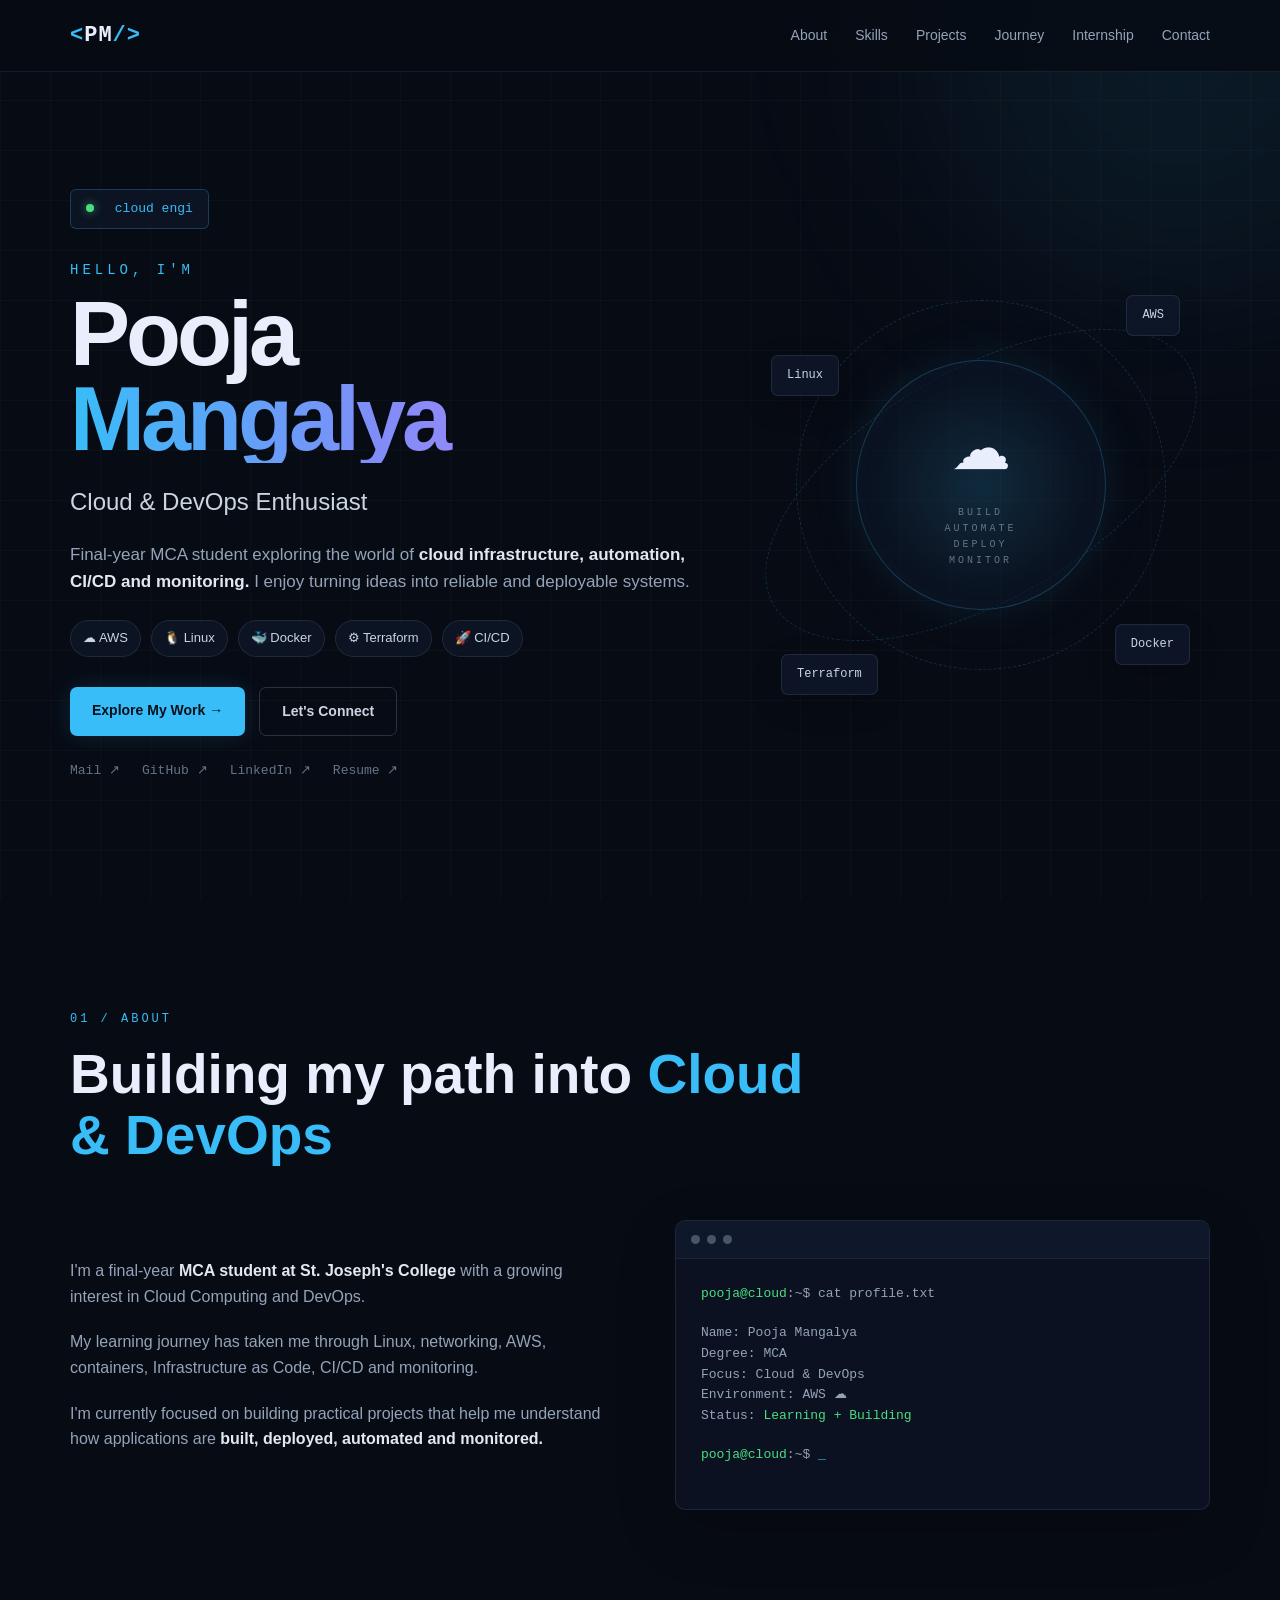
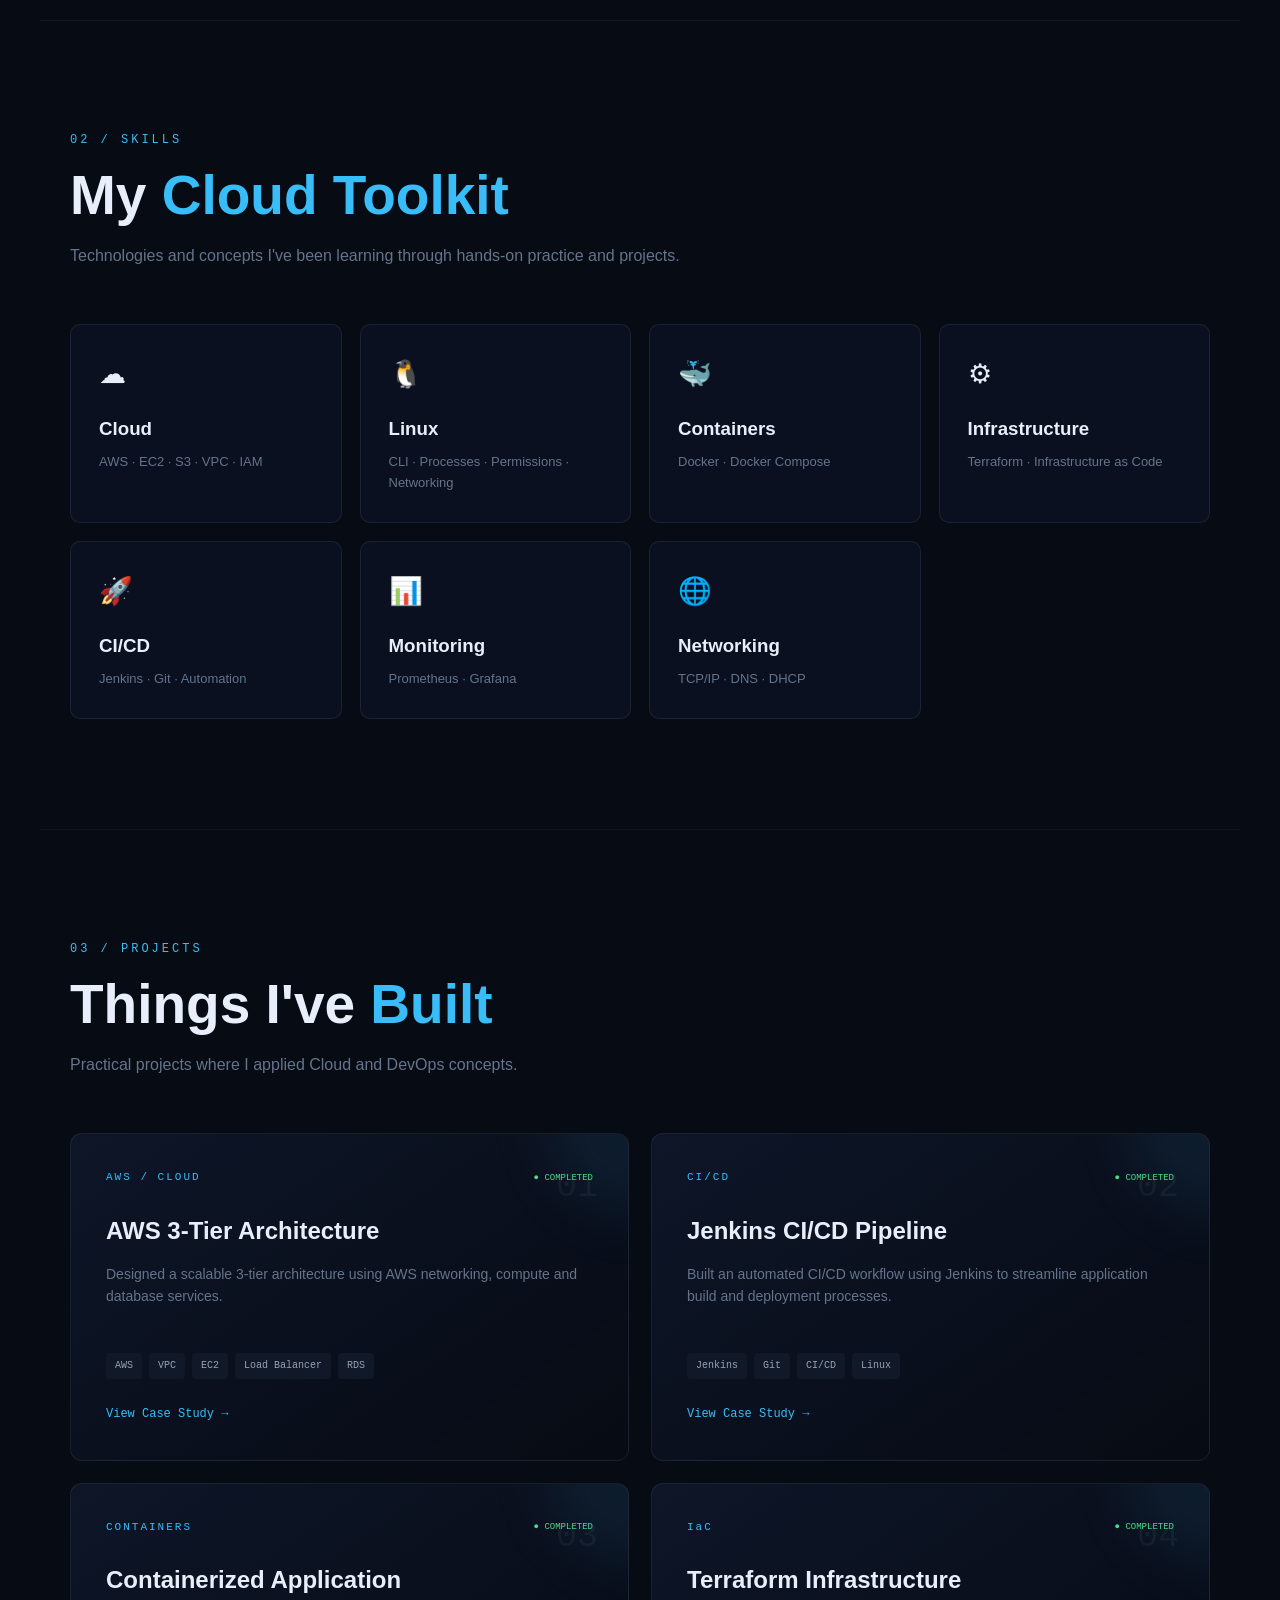
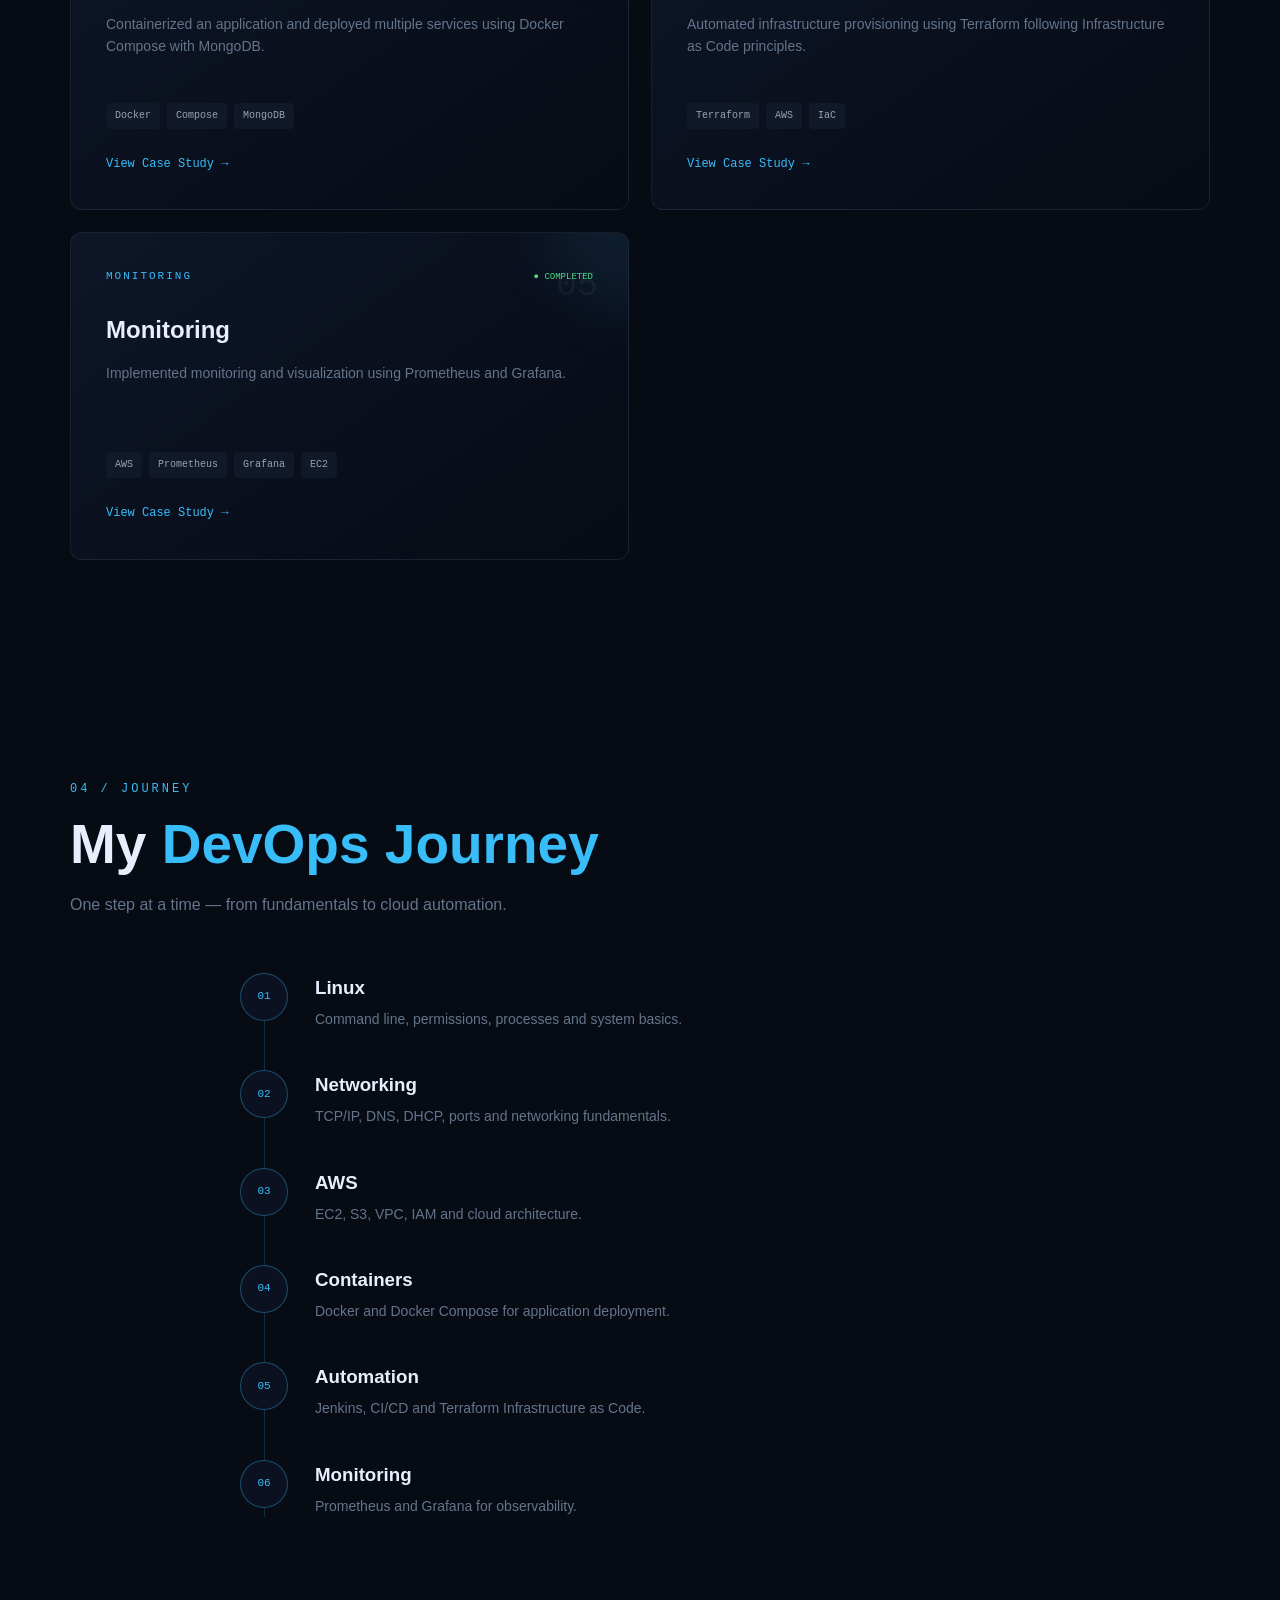
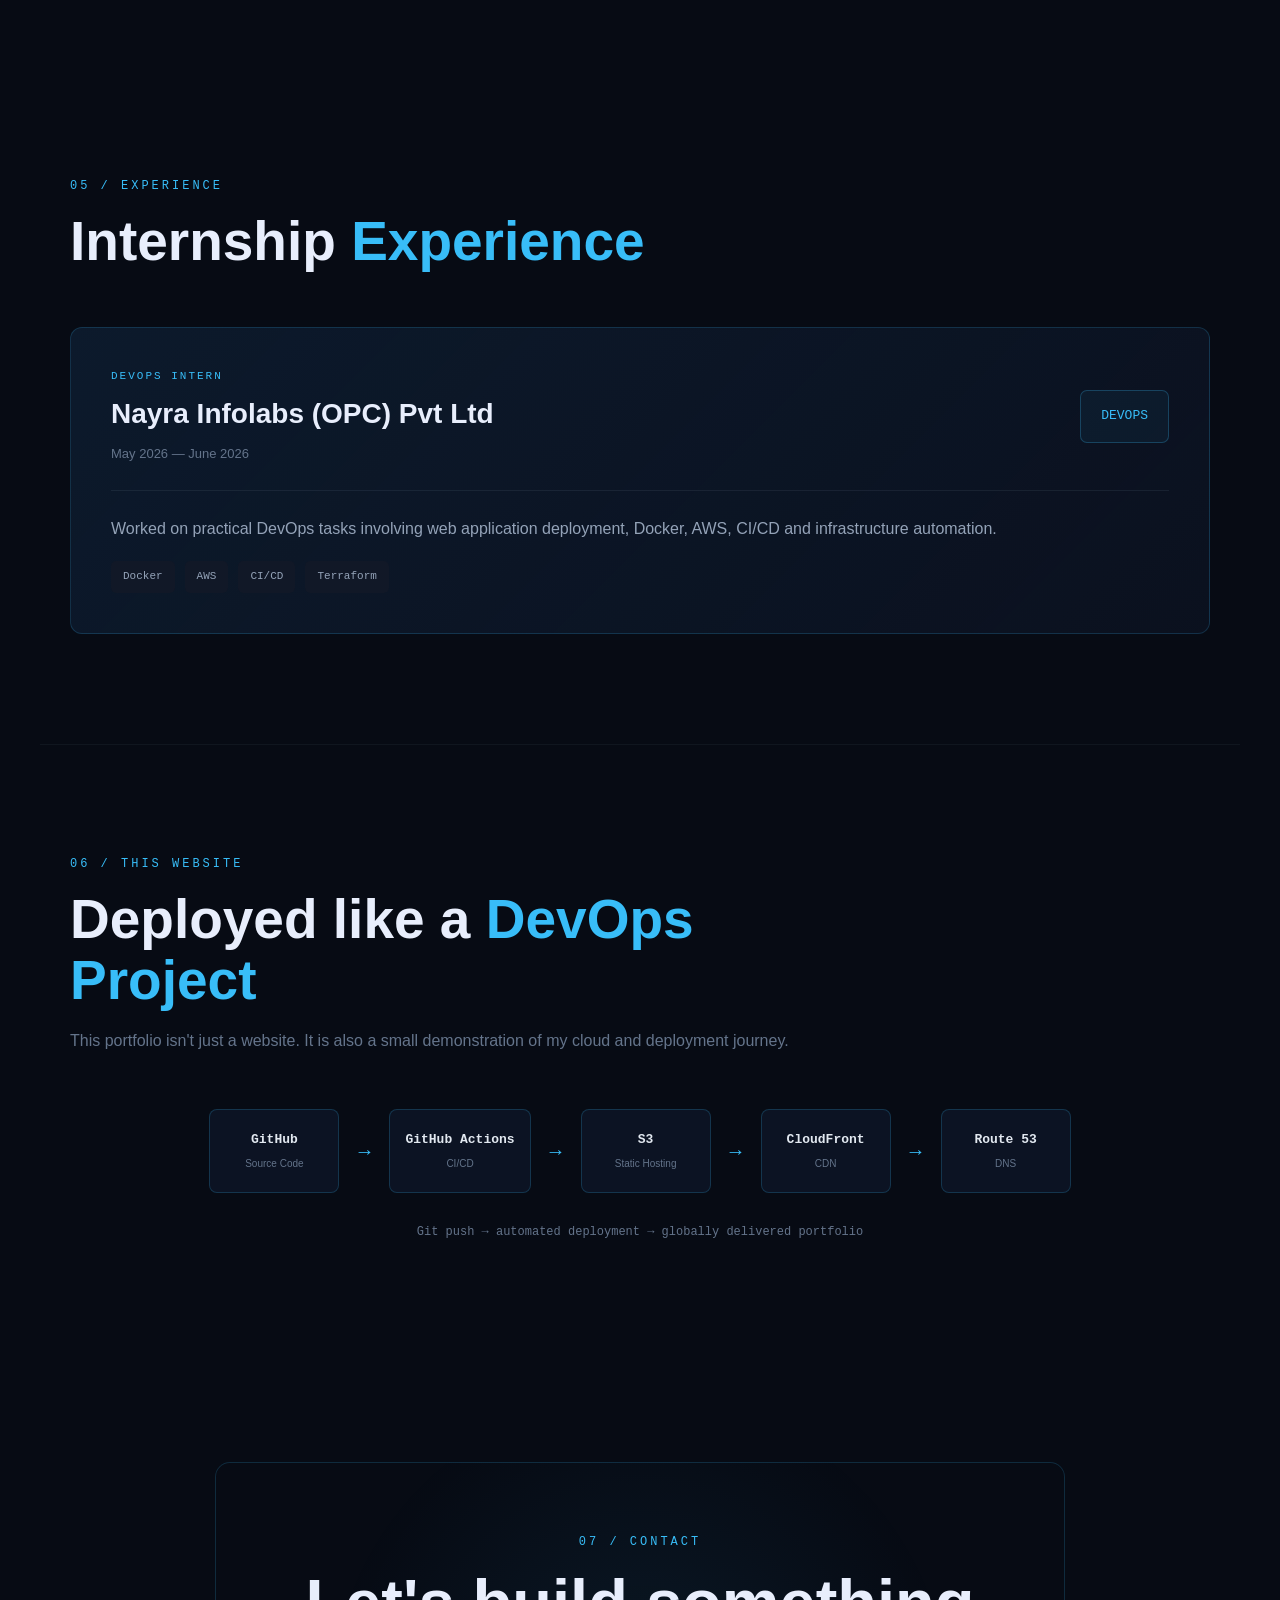
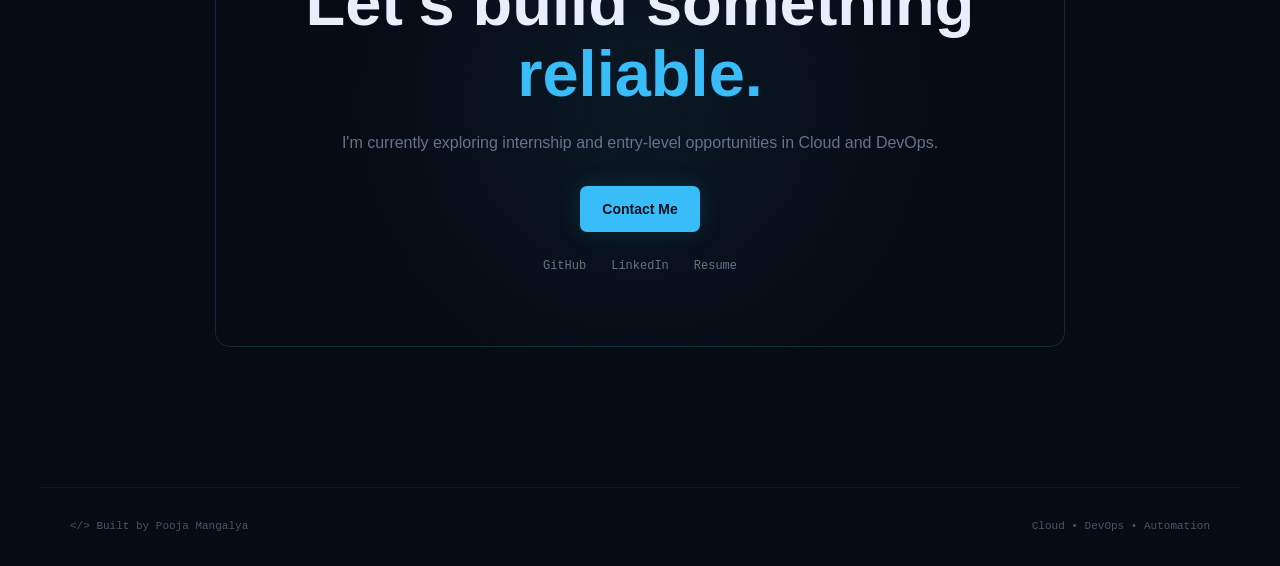
==== commit 34392744: "Update index.html" ====
--- a/index.html
+++ b/index.html
@@ -108,7 +108,7 @@
                         LinkedIn ↗
                     </a>
 
-                    <a href="#" target="_blank">
+                    <a href="resume.pdf" target="_blank">
                         Resume ↗
                     </a>
 
@@ -377,7 +377,7 @@
                         <span>Linux</span>
                     </div>
 
-                    <a href="#" class="project-link">
+                    <a href="project-jenkins.html" class="project-link">
                         View Case Study →
                     </a>
 
@@ -408,7 +408,7 @@
                         <span>MongoDB</span>
                     </div>
 
-                    <a href="#" class="project-link">
+                    <a href="project-docker.html" class="project-link">
                         View Case Study →
                     </a>
 
@@ -470,7 +470,7 @@
                         <span>EC2</span>
                     </div>
 
-                    <a href="#" class="project-link">
+                    <a href="project-monitoring.html" class="project-link">
                         View Case Study →
                     </a>
 
@@ -707,7 +707,7 @@
 
                     <a href="https://github.com/pooja-technical" target="_blank">GitHub</a>
                     <a href="https://www.linkedin.com/in/pooja-mangalya-91a33a28b/" target="_blank">LinkedIn</a>
-                    <a href="#" target="_blank">Resume</a>
+                    <a href="resume.pdf" target="_blank">Resume</a>
 
                 </div>
 
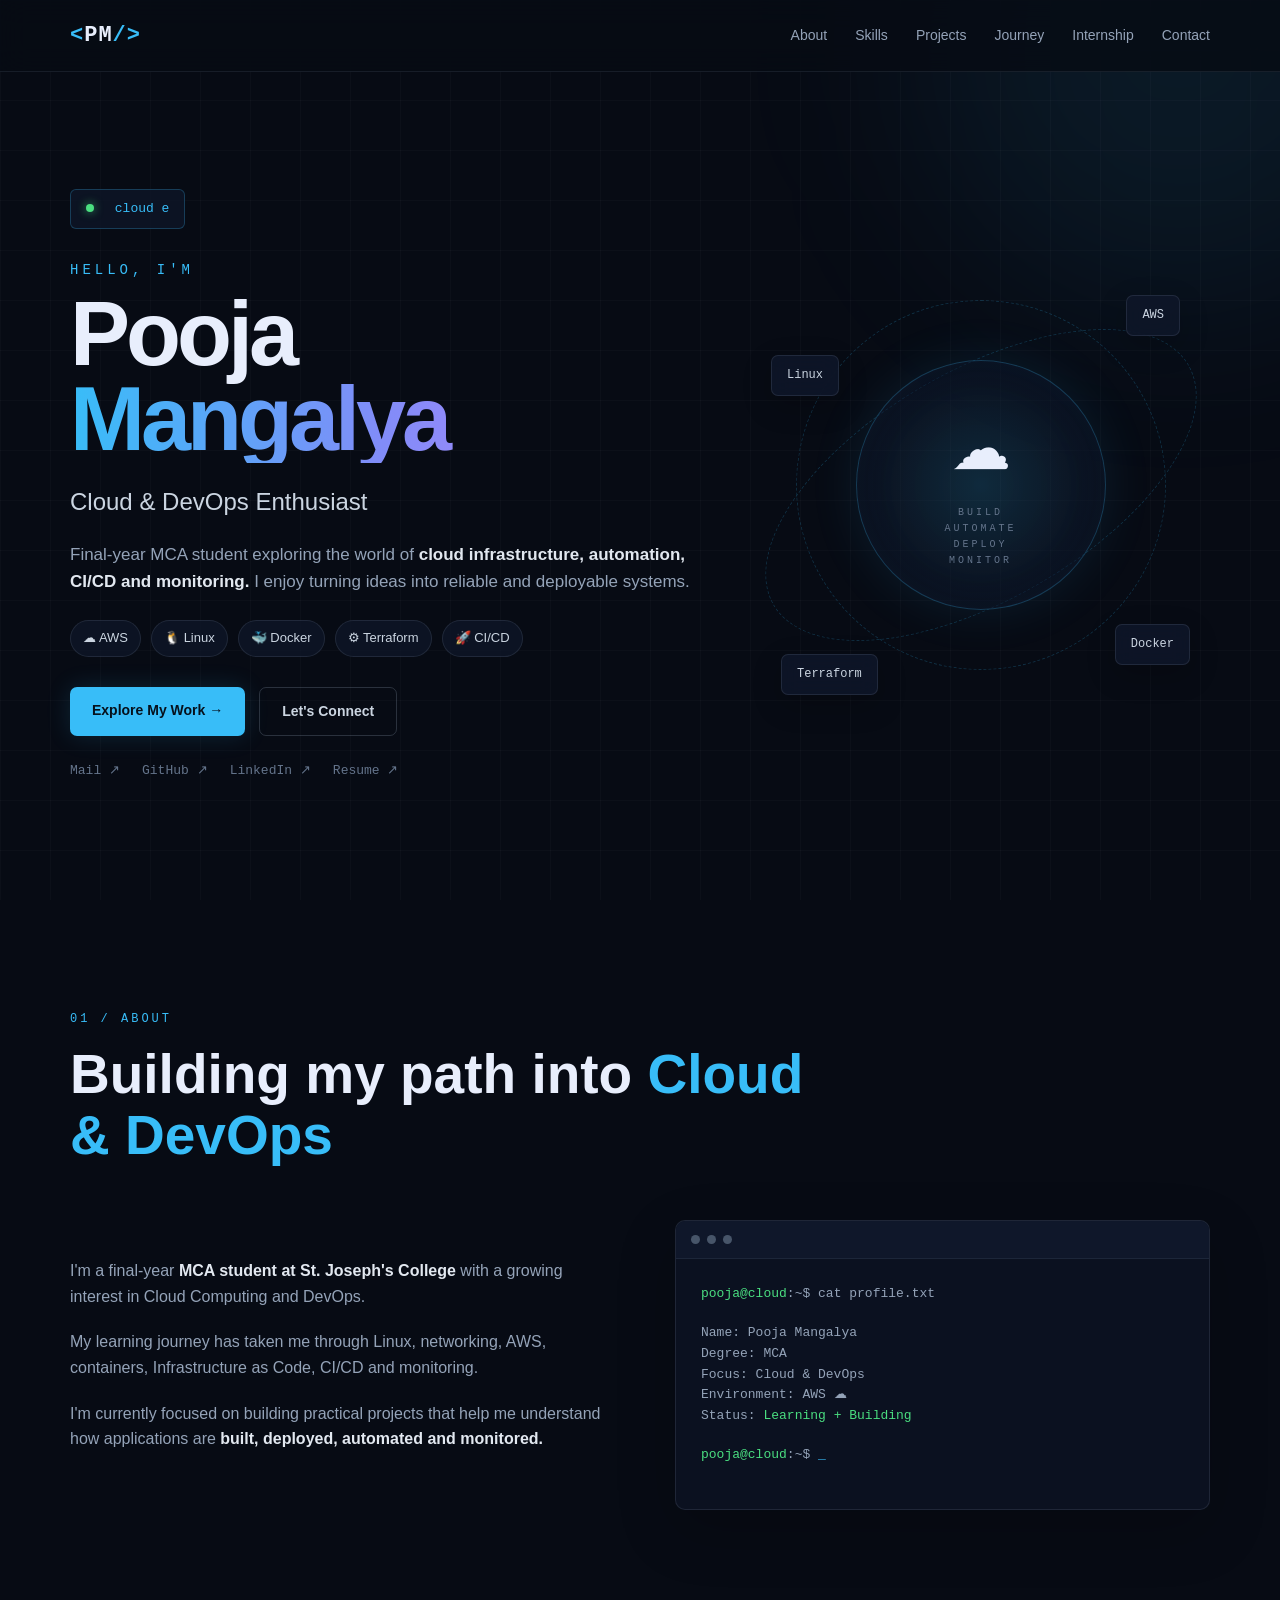
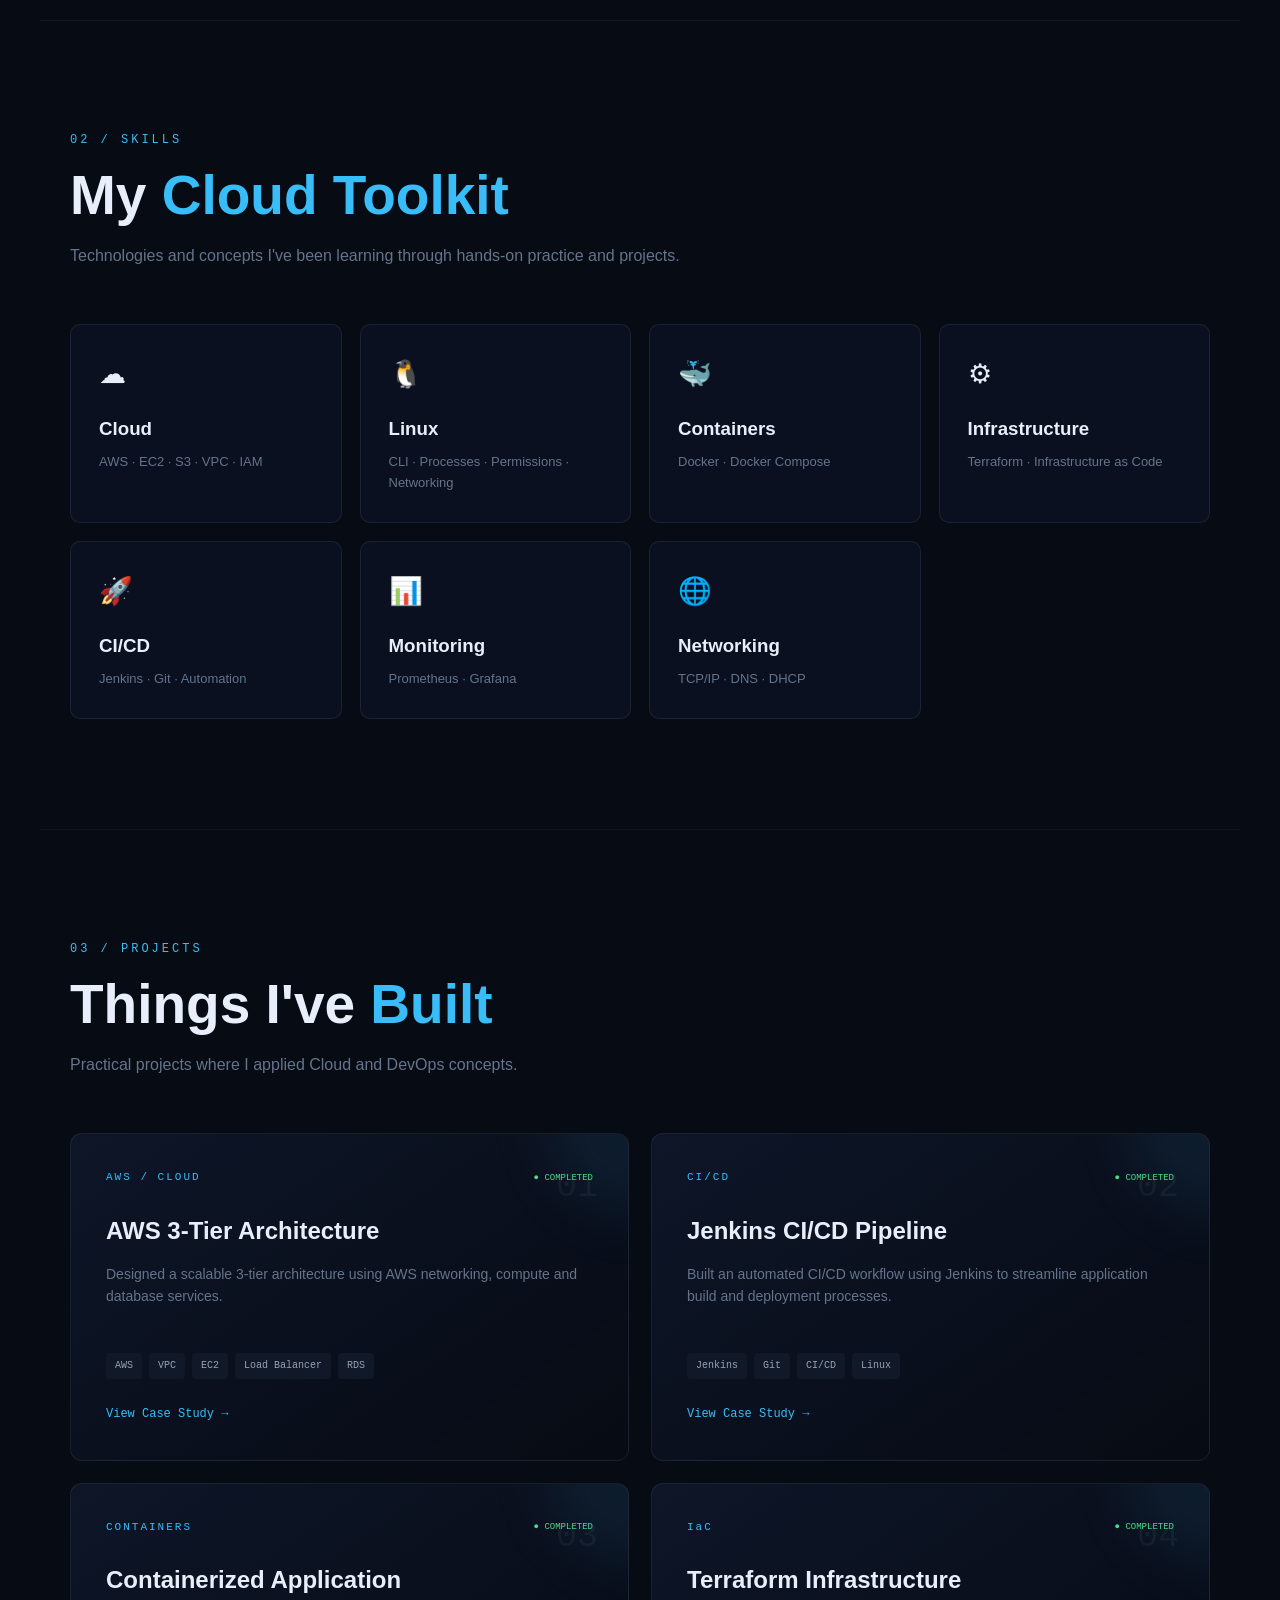
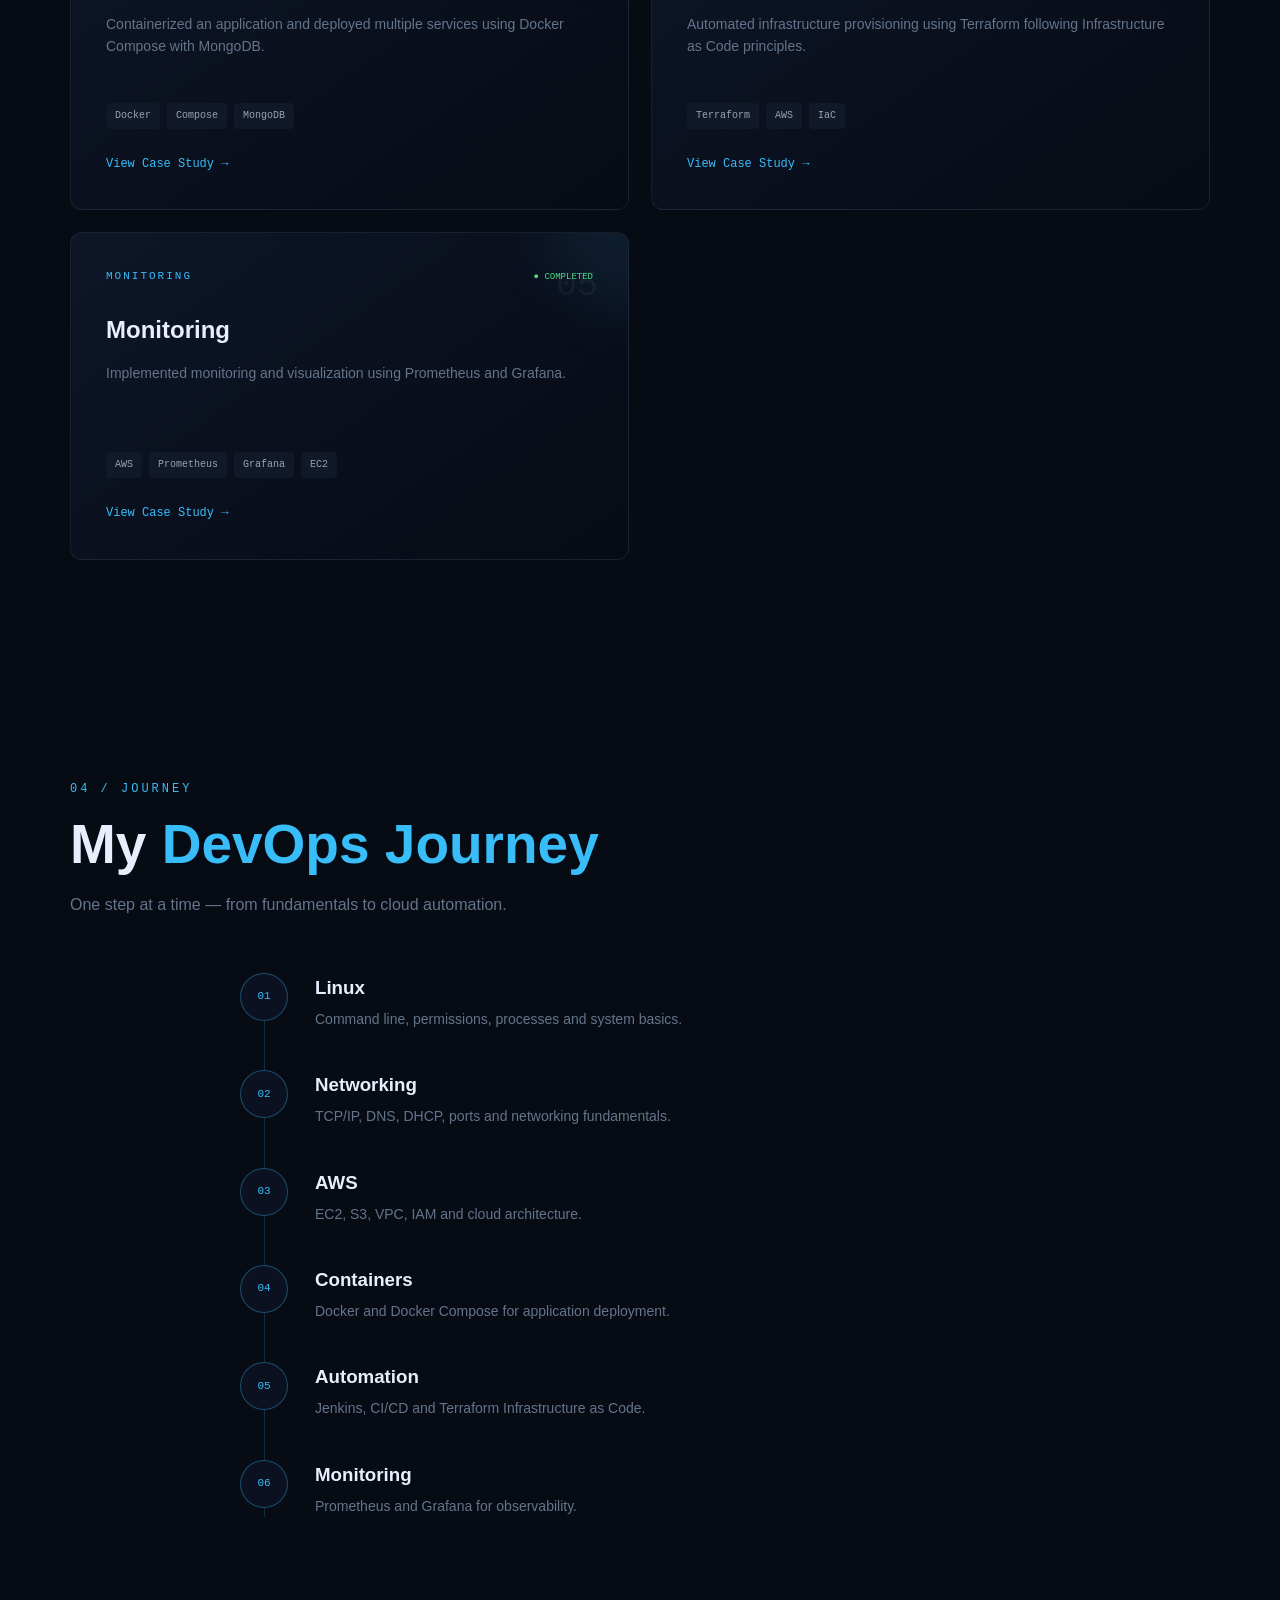
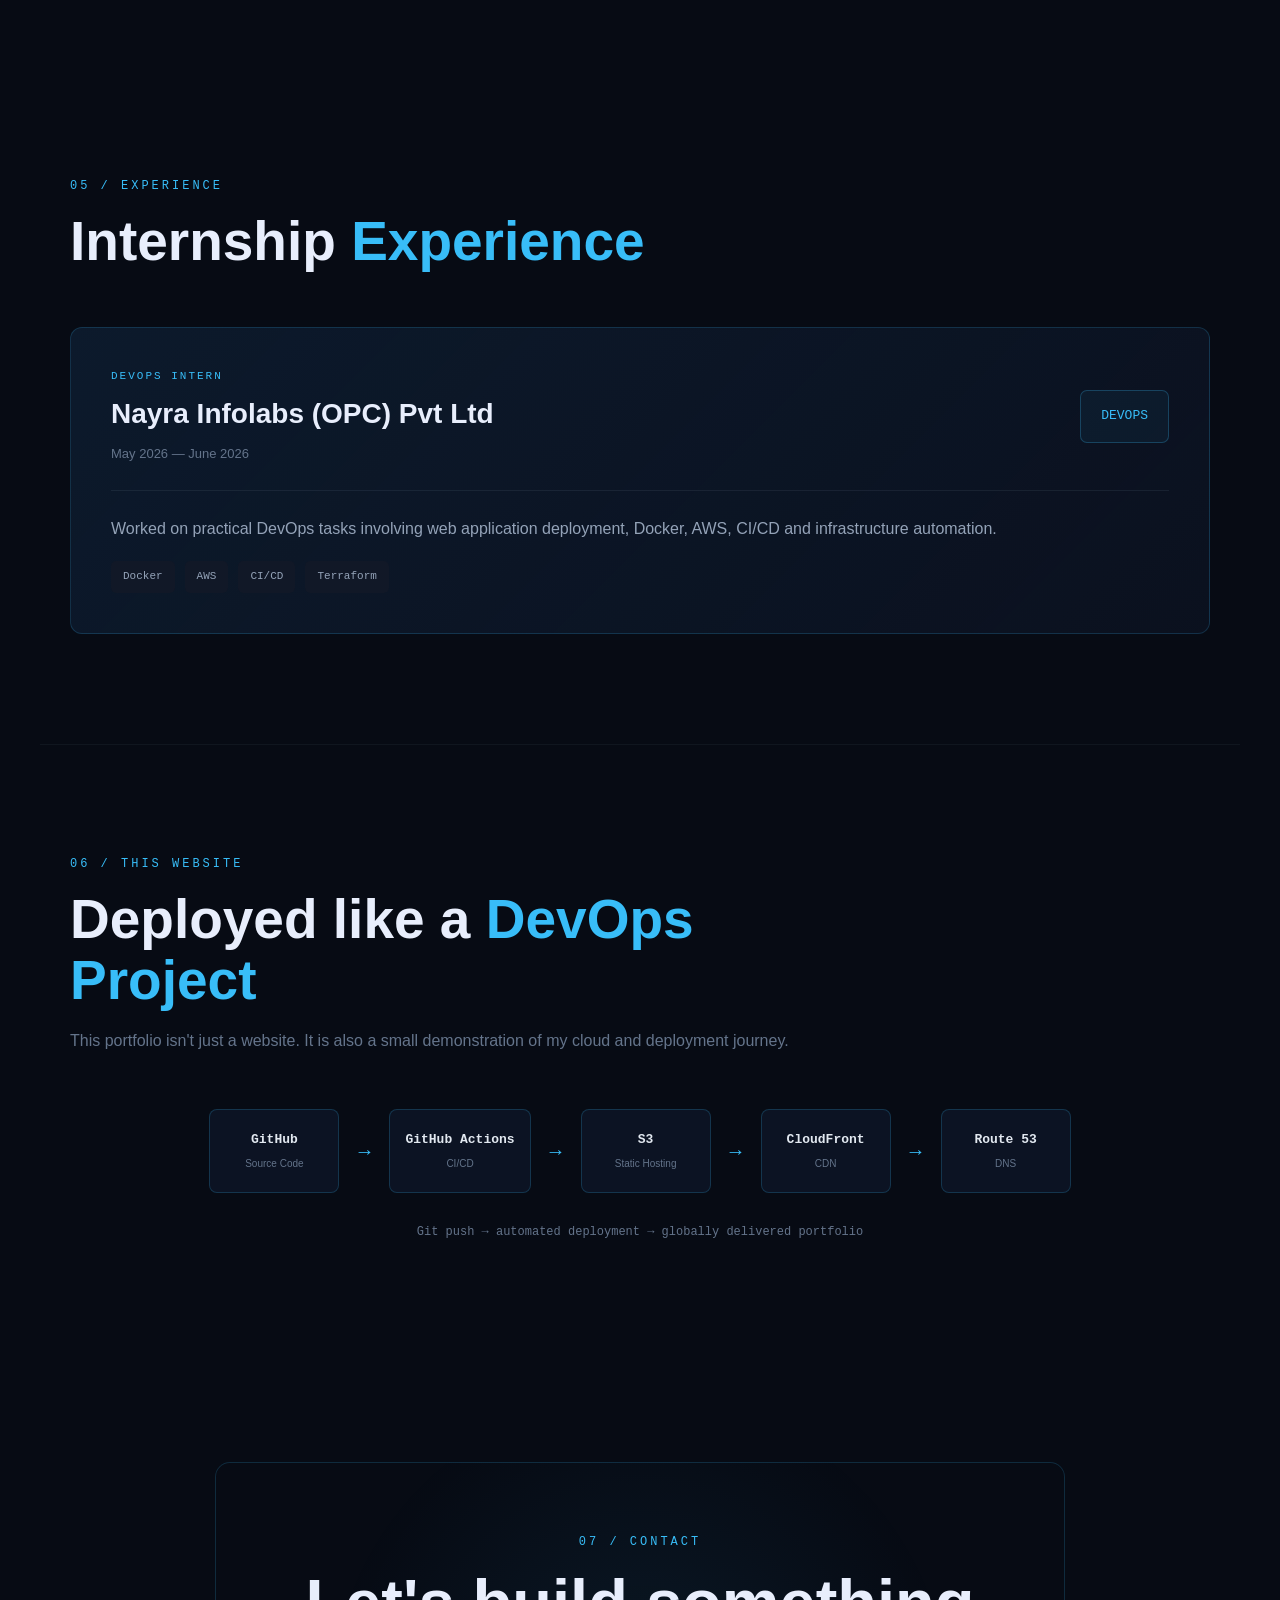
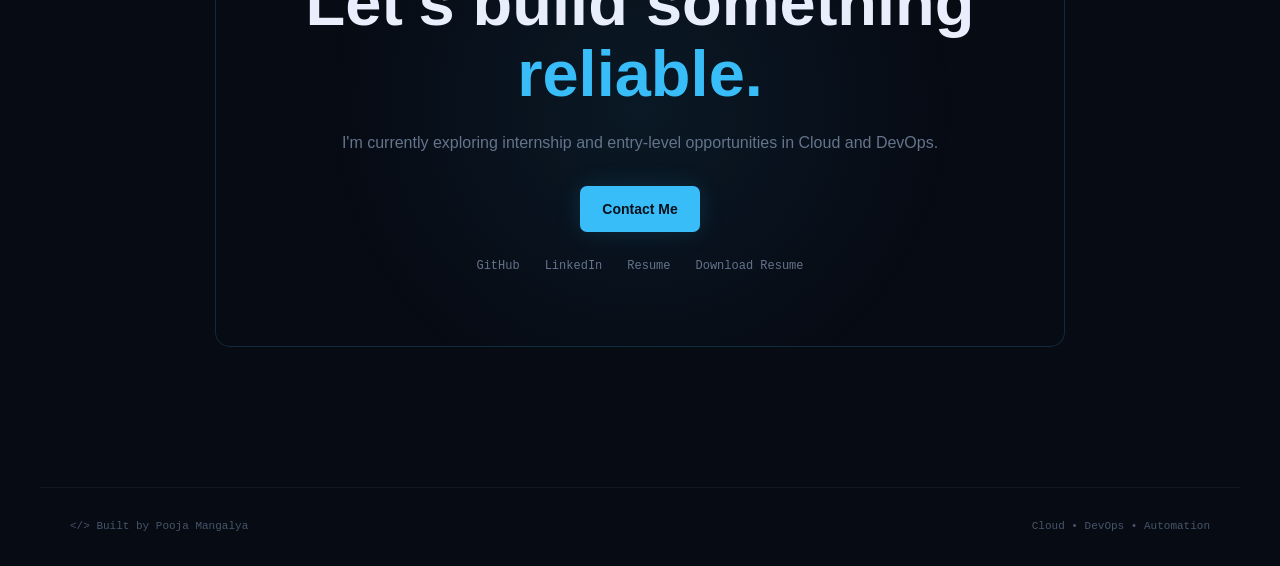
==== commit 560c18c3: "Update index.html" ====
--- a/index.html
+++ b/index.html
@@ -108,7 +108,7 @@
                         LinkedIn ↗
                     </a>
 
-                    <a href="resume.pdf" target="_blank">
+                    <a href="Pooja_J_DevOps_Resume.pdf" target="_blank">
                         Resume ↗
                     </a>
 
@@ -707,7 +707,8 @@
 
                     <a href="https://github.com/pooja-technical" target="_blank">GitHub</a>
                     <a href="https://www.linkedin.com/in/pooja-mangalya-91a33a28b/" target="_blank">LinkedIn</a>
-                    <a href="resume.pdf" target="_blank">Resume</a>
+                    <a href="Pooja_J_DevOps_Resume.pdf" target="_blank">Resume</a>
+                    <a href="resume.pdf" download>Download Resume</a>
 
                 </div>
 
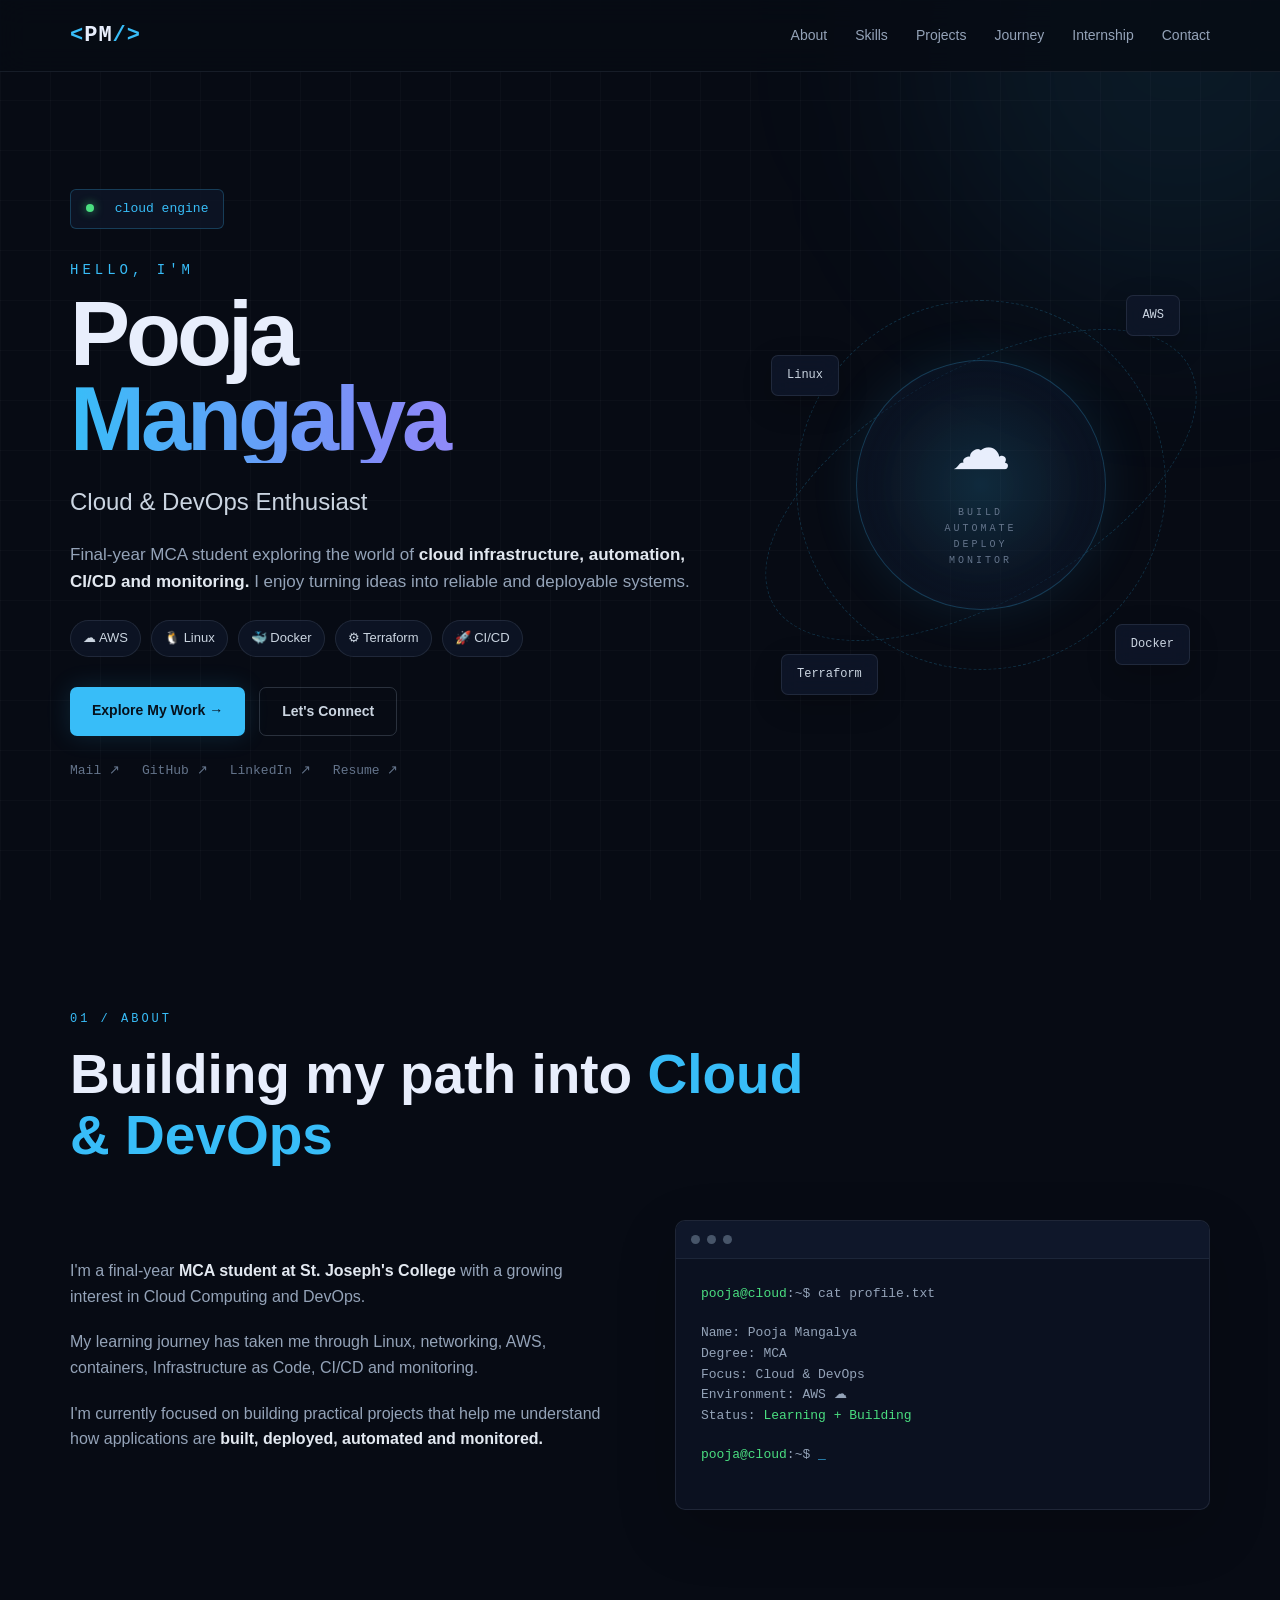
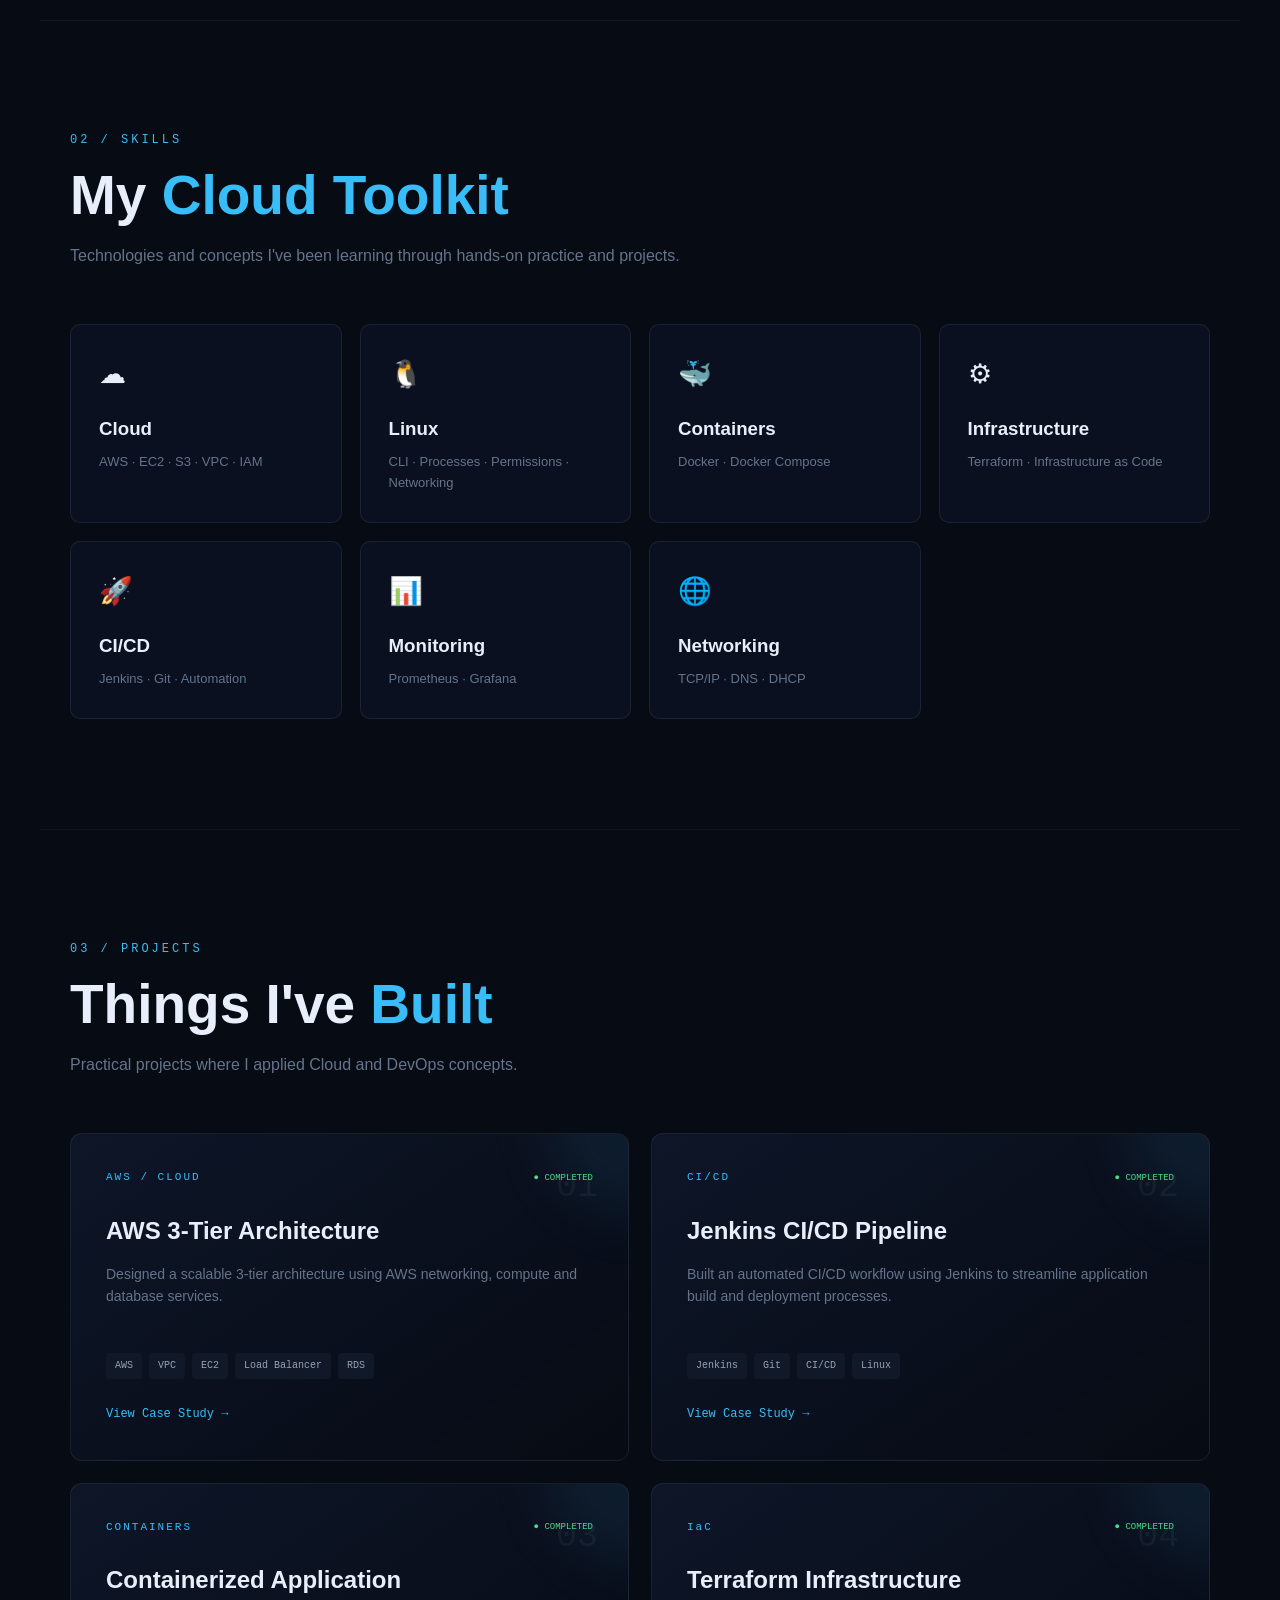
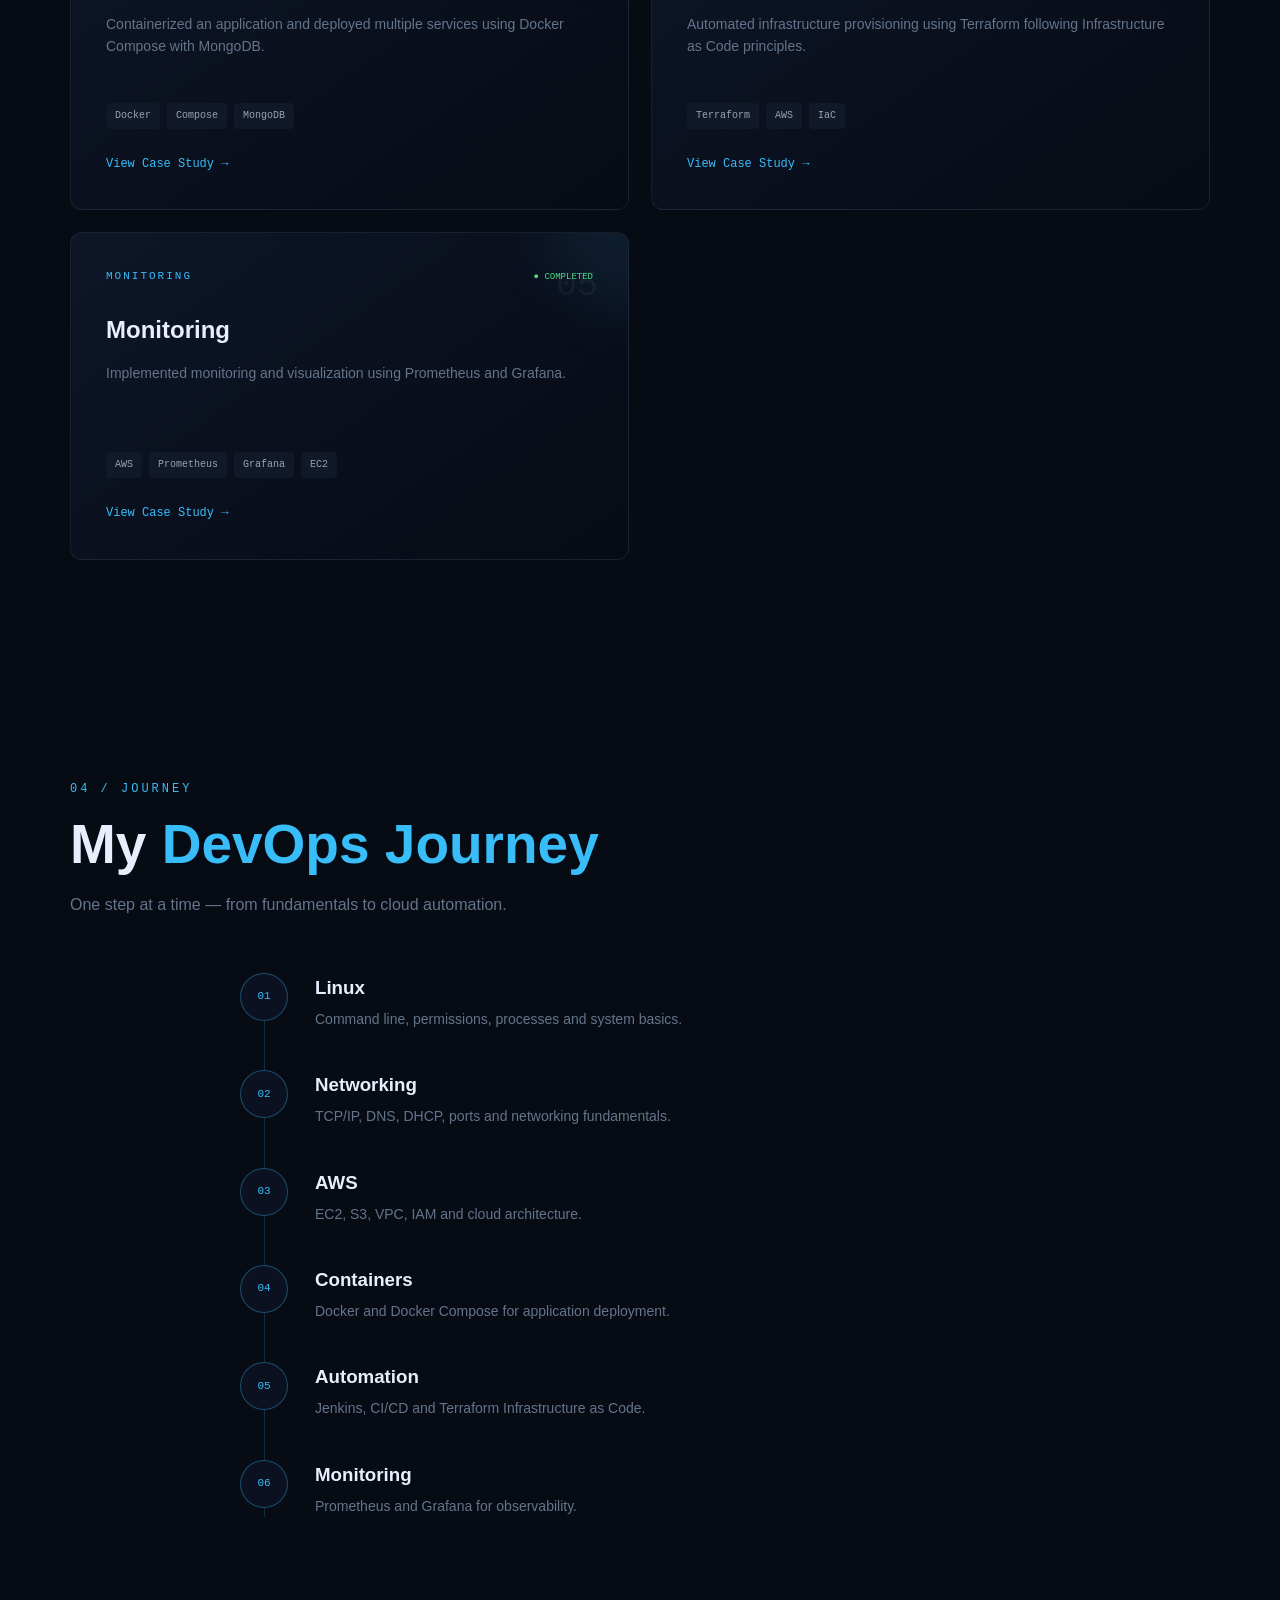
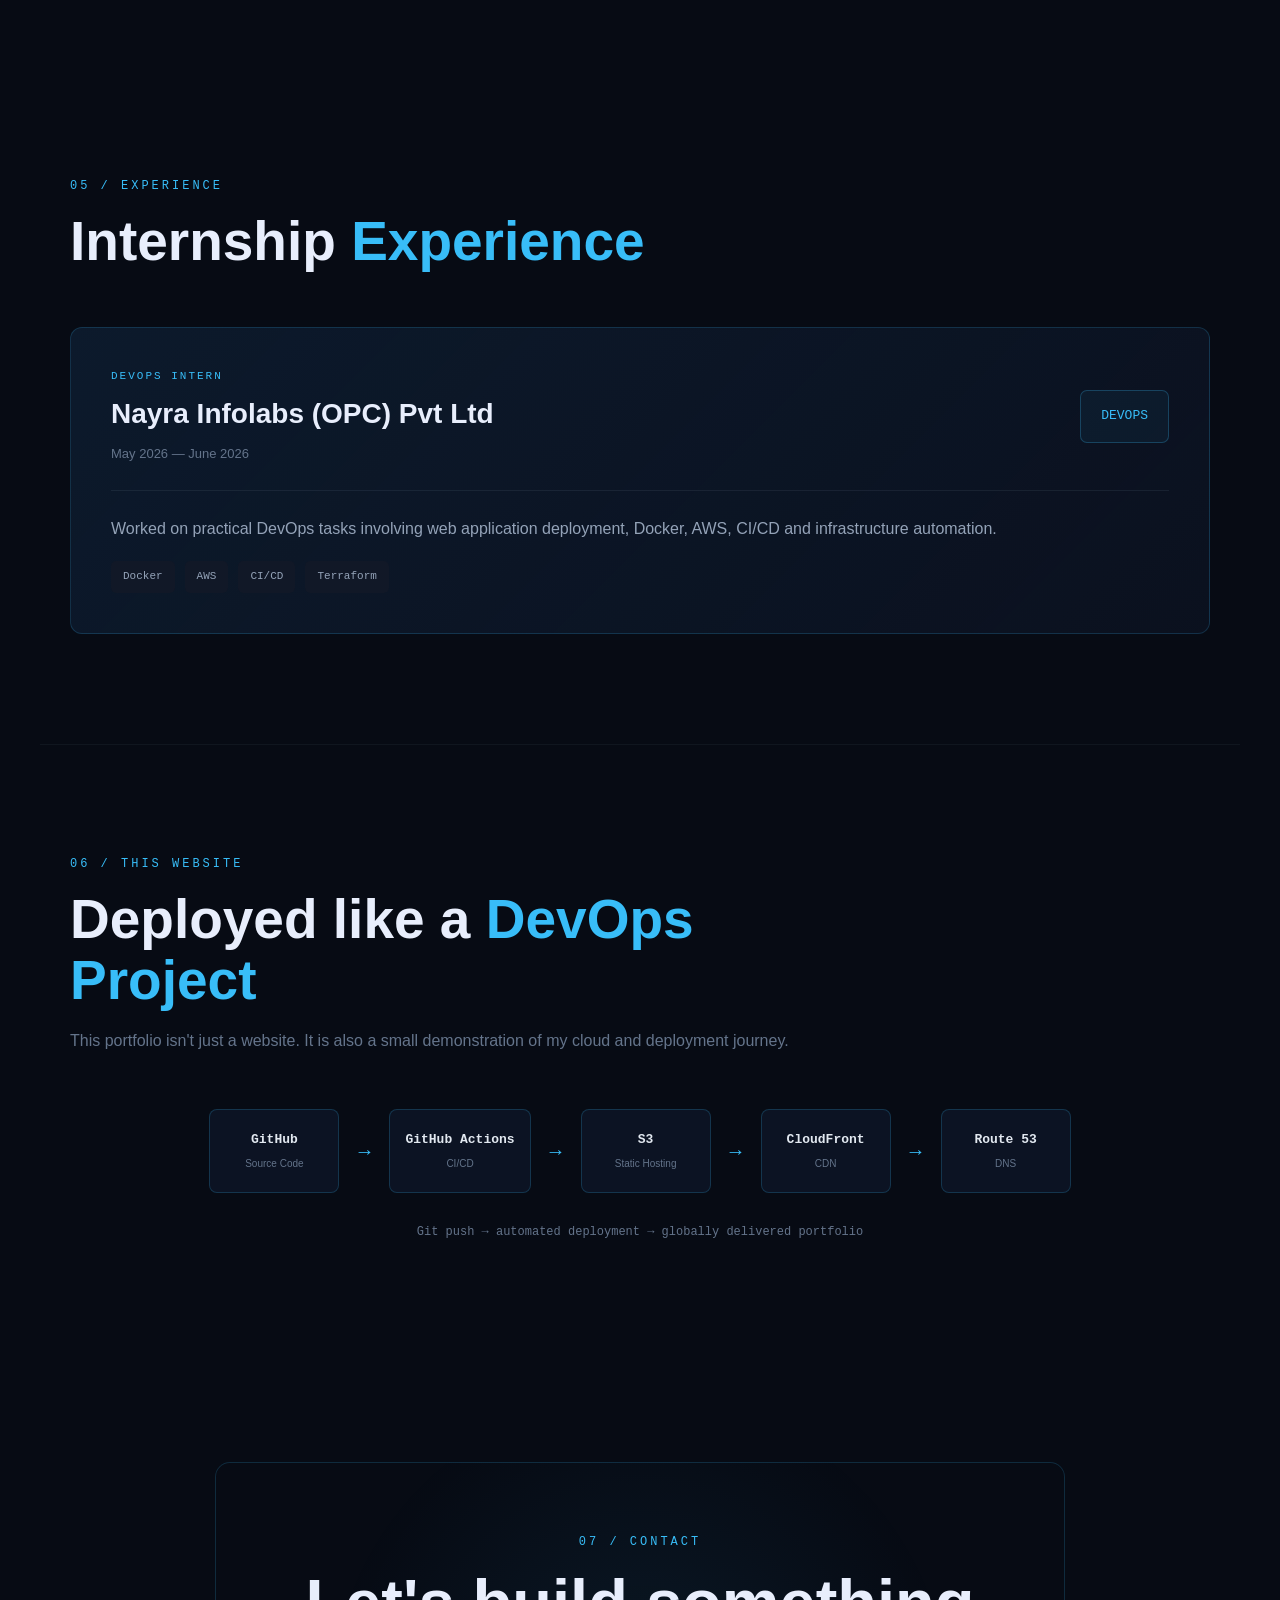
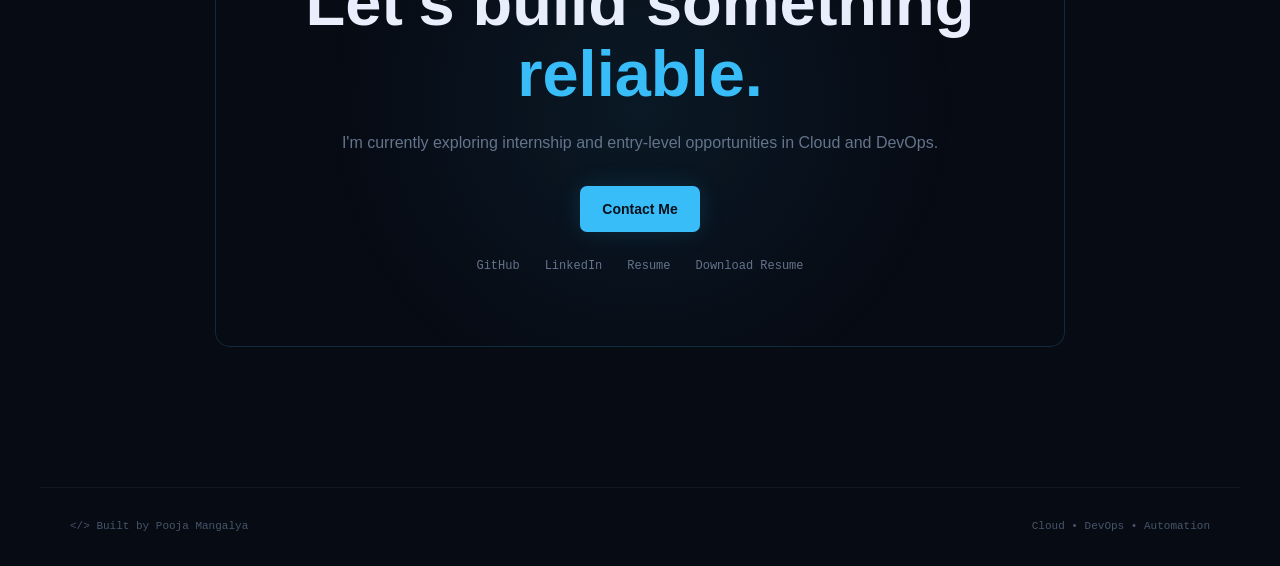
==== commit d281dc63: "Update index.html" ====
--- a/index.html
+++ b/index.html
@@ -708,7 +708,7 @@
                     <a href="https://github.com/pooja-technical" target="_blank">GitHub</a>
                     <a href="https://www.linkedin.com/in/pooja-mangalya-91a33a28b/" target="_blank">LinkedIn</a>
                     <a href="Pooja_J_DevOps_Resume.pdf" target="_blank">Resume</a>
-                    <a href="resume.pdf" download>Download Resume</a>
+                    <a href="Pooja_J_DevOps_Resume.pdf" download>Download Resume</a>
 
                 </div>
 
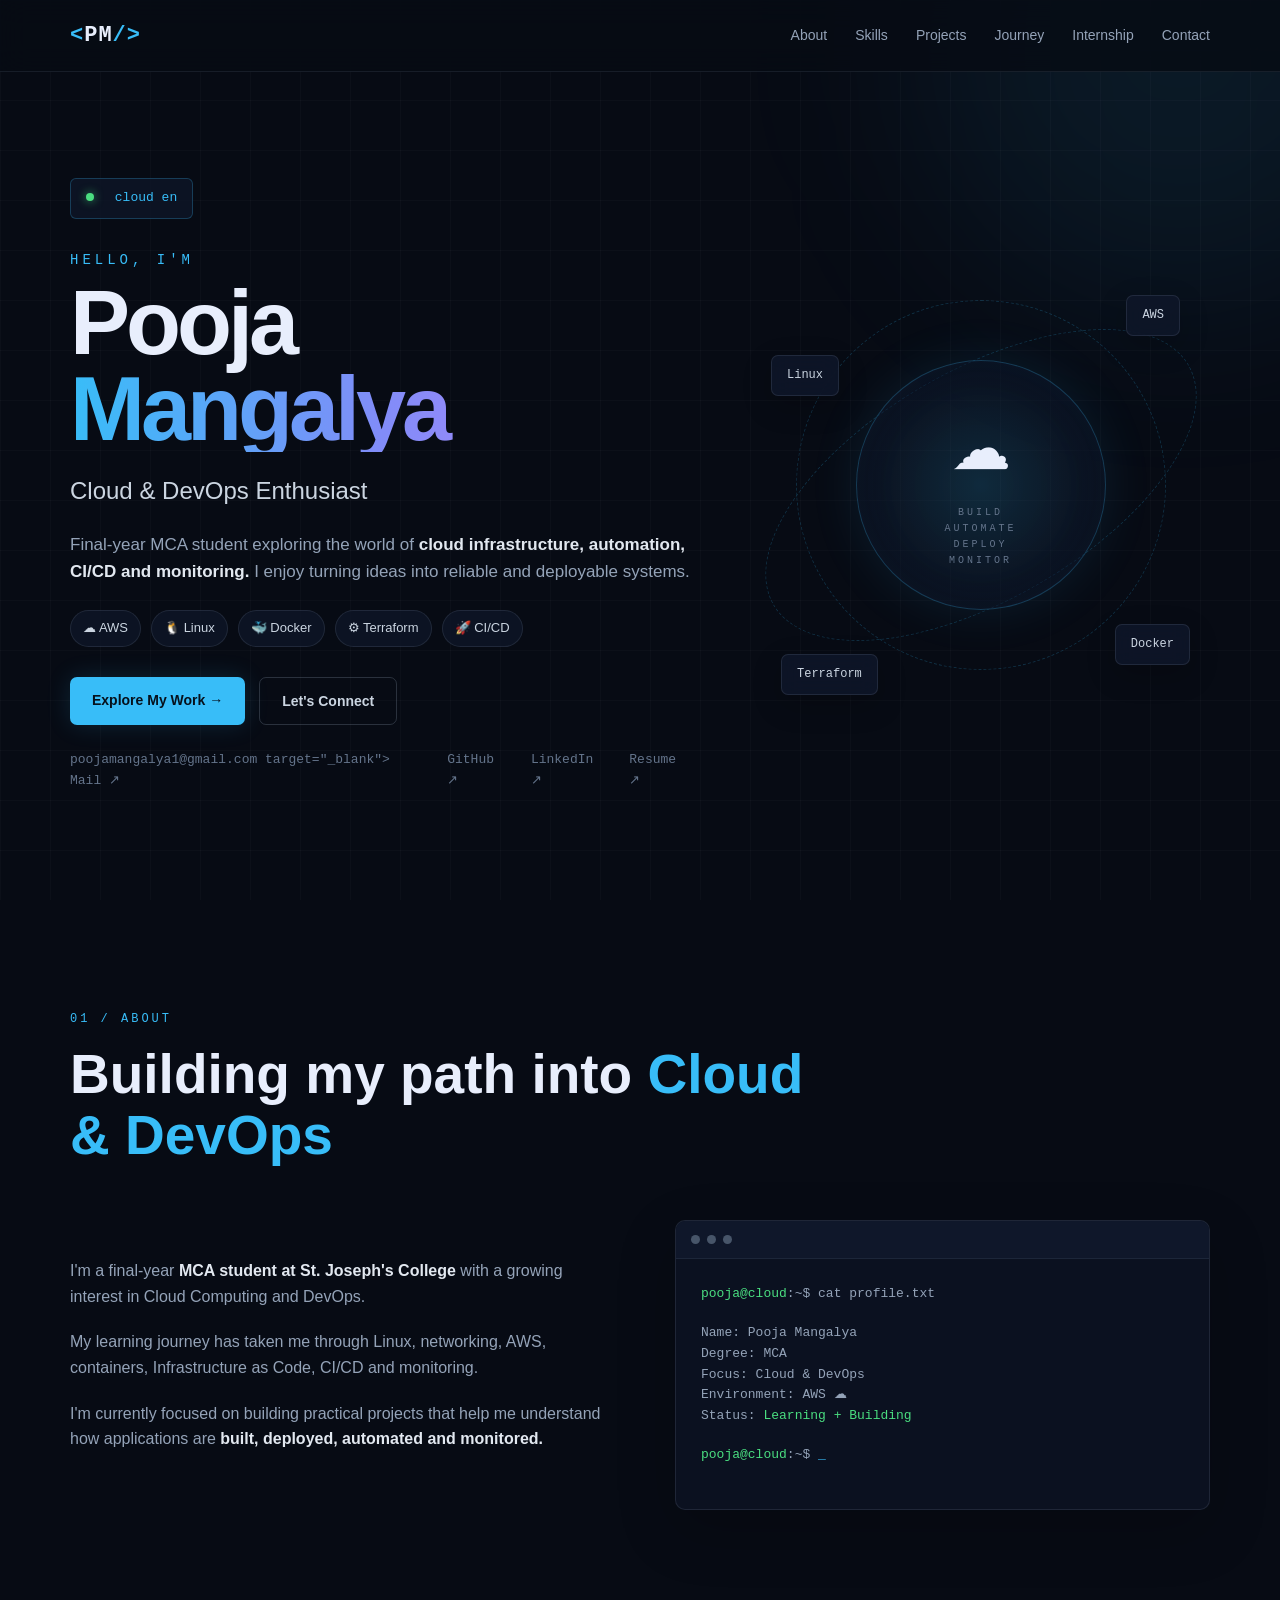
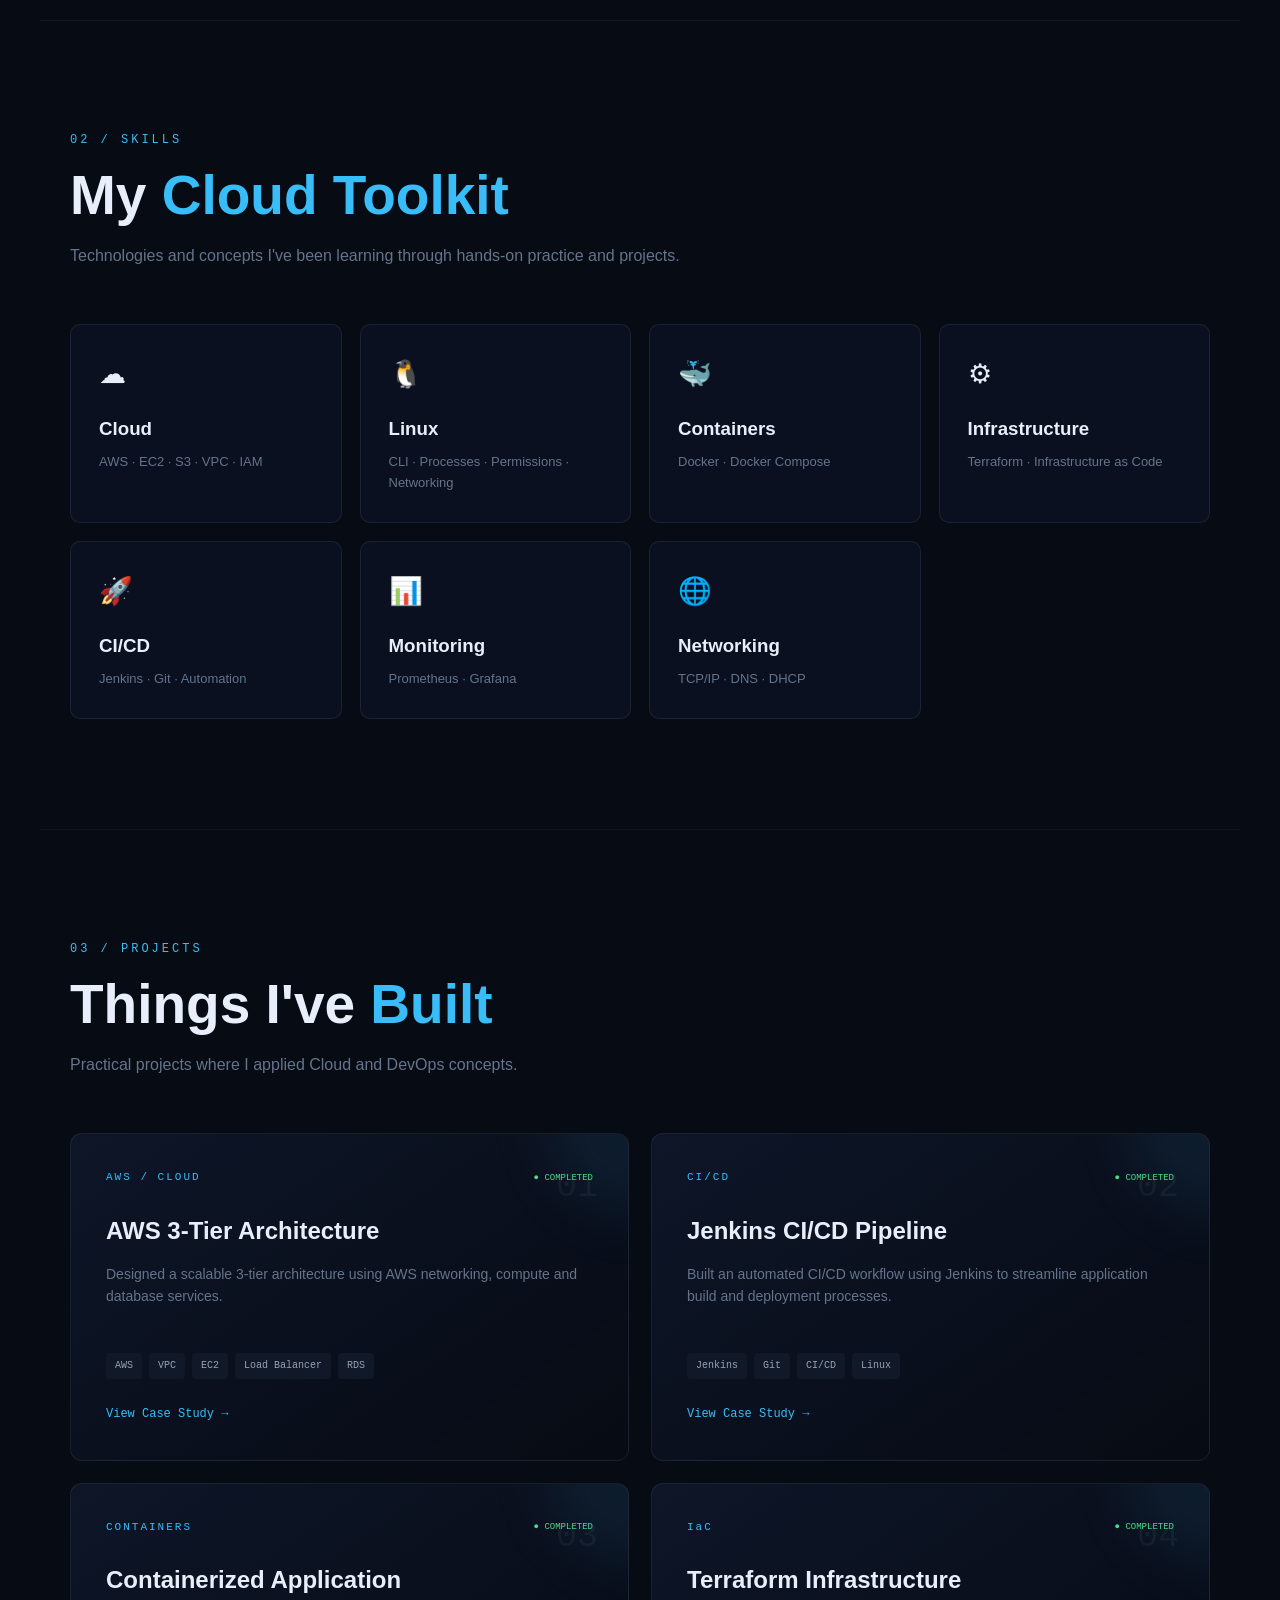
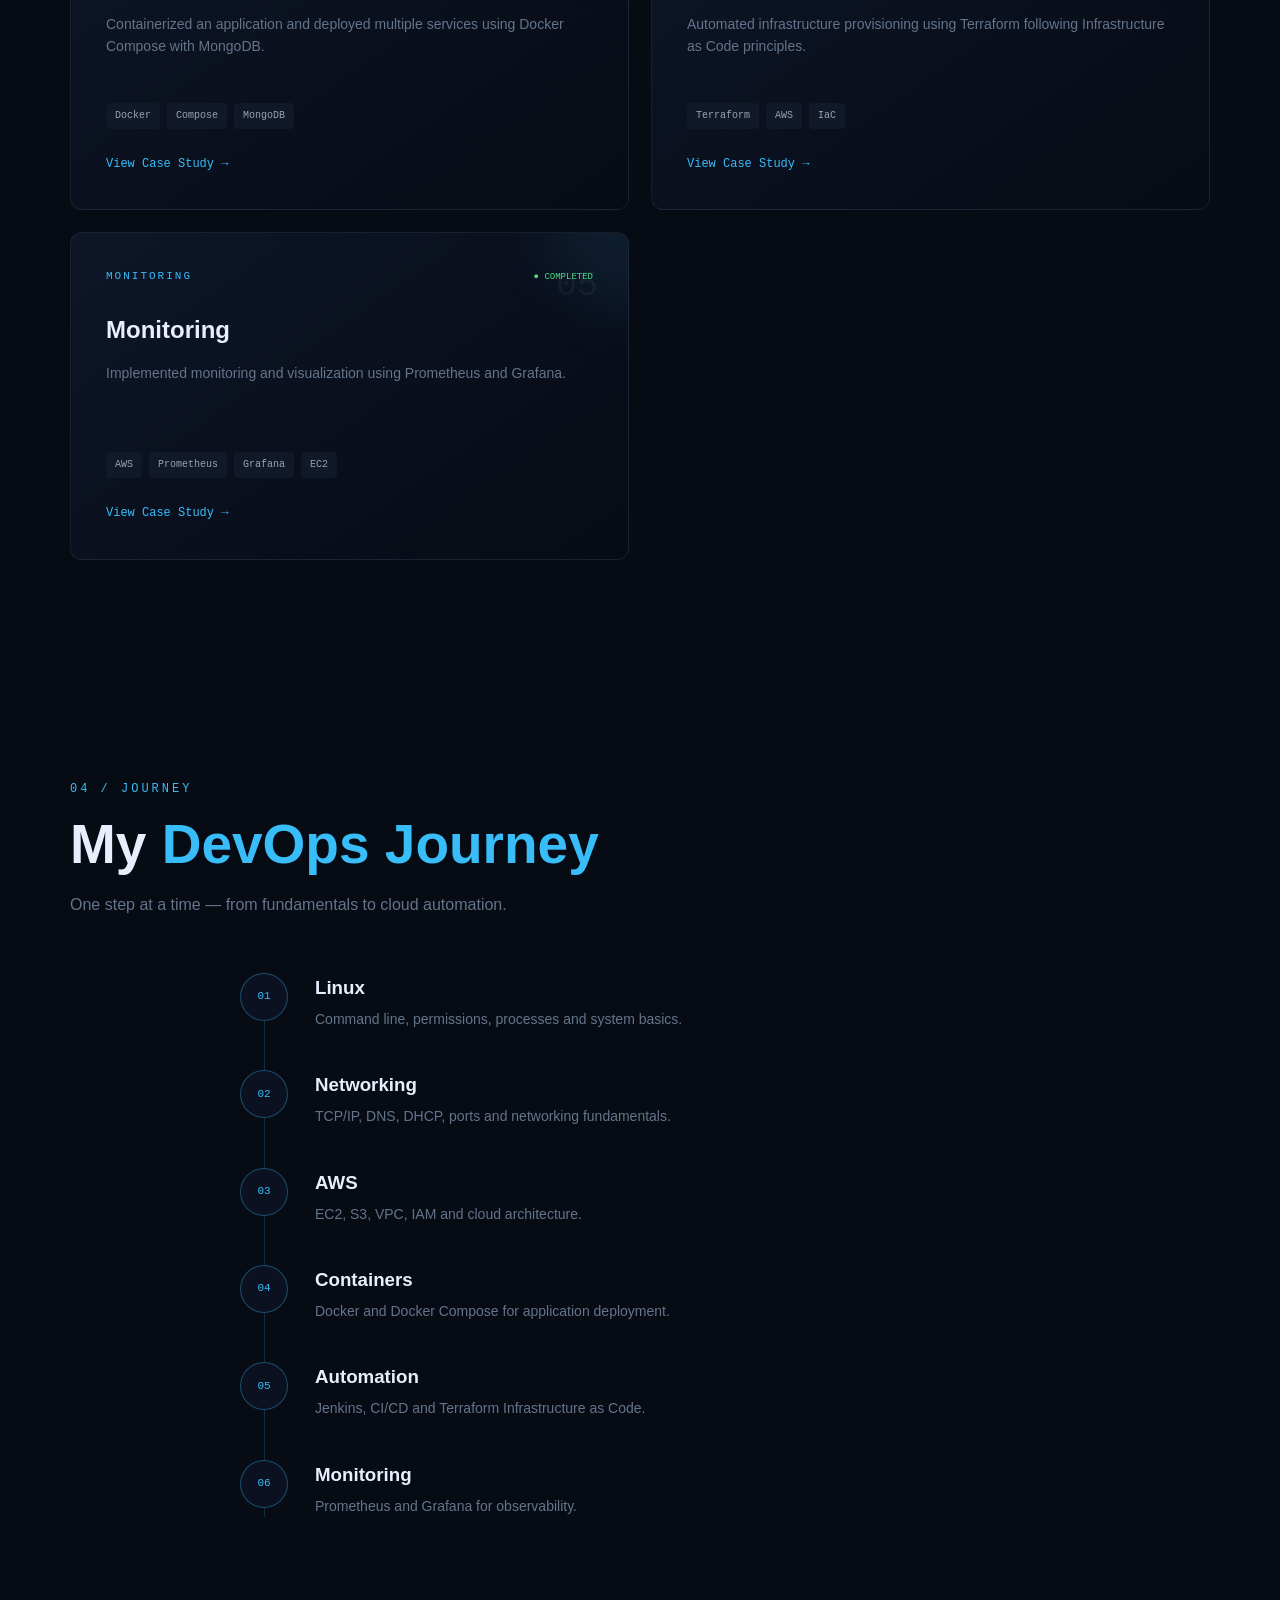
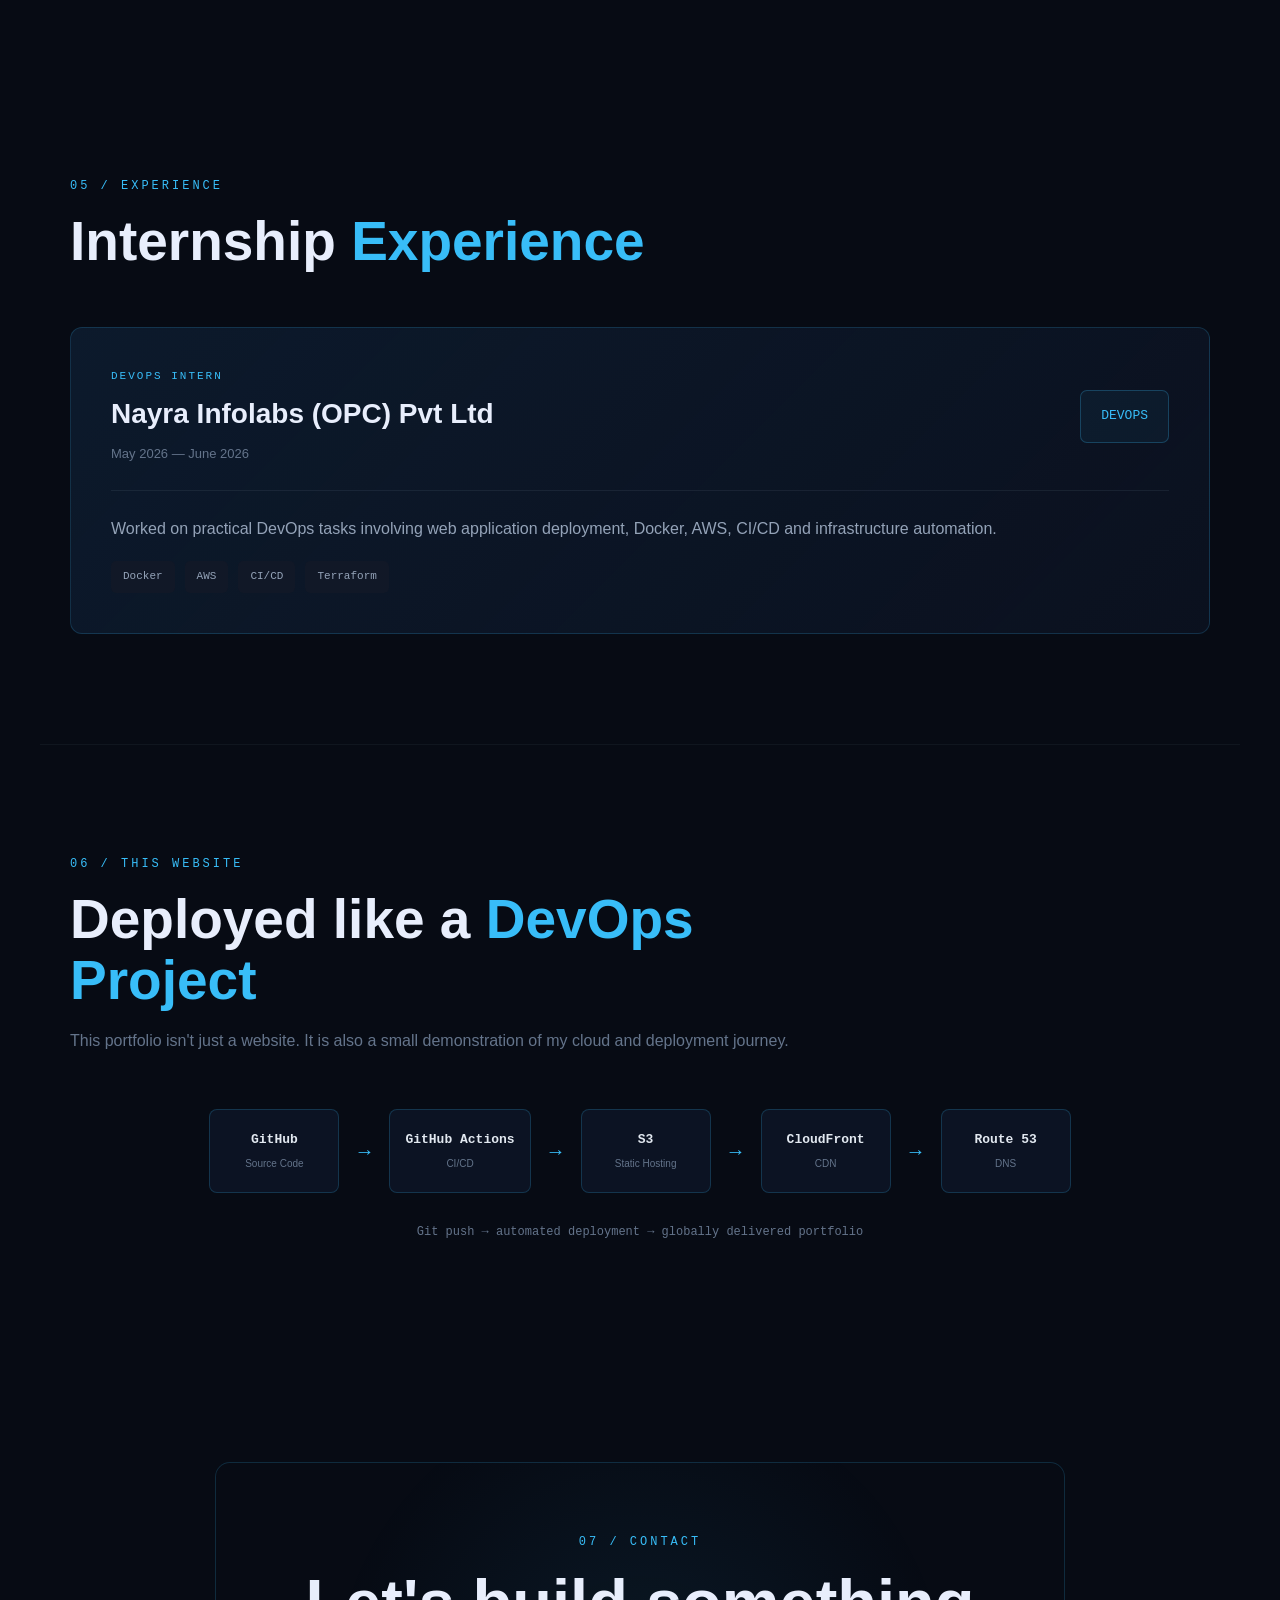
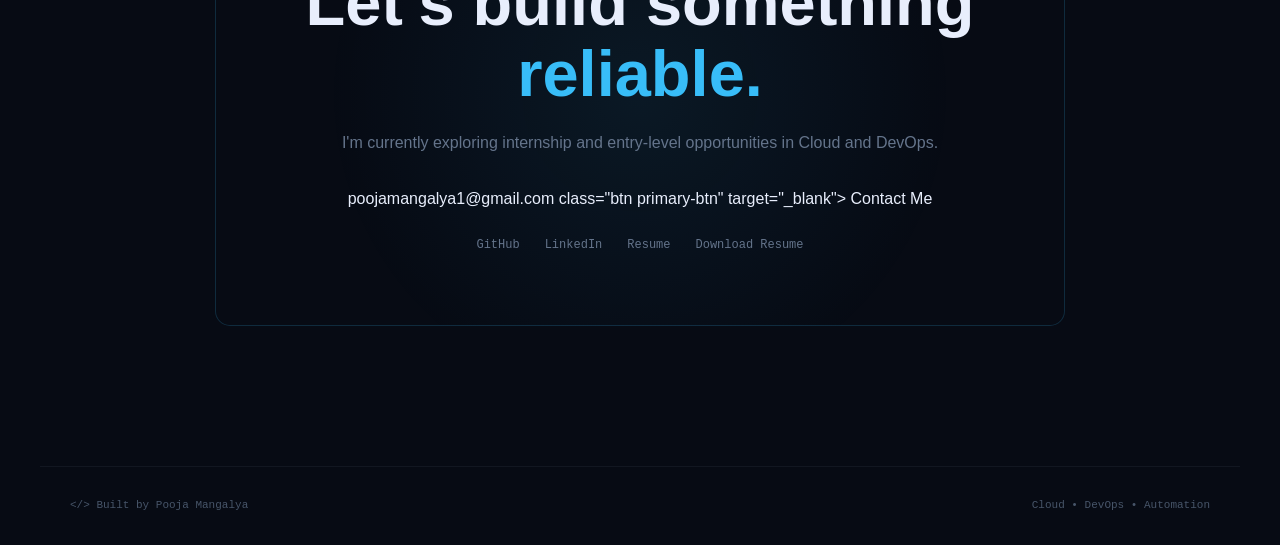
==== commit e1c9f0f9: "Update index.html" ====
--- a/index.html
+++ b/index.html
@@ -98,7 +98,8 @@
                 <div class="social-links">
 
                     <!-- Replace these # links later -->
-                    <a href="poojamangalya1@gmail.com" target="_blank">
+                    <a href="mailto:poojamangalya1@gmail.com">
+                        poojamangalya1@gmail.com target="_blank">
                         Mail ↗
                     <a href="https://github.com/pooja-technical" target="_blank">
                         GitHub ↗
@@ -697,7 +698,8 @@
                     in Cloud and DevOps.
                 </p>
 
-      <a href="https://mail.google.com/mail/?view=cm&fs=1&to=poojamangalya1@gmail.com"
+      <a href="mailto:poojamangalya1@gmail.com">
+    poojamangalya1@gmail.com
    class="btn primary-btn"
    target="_blank">
     Contact Me
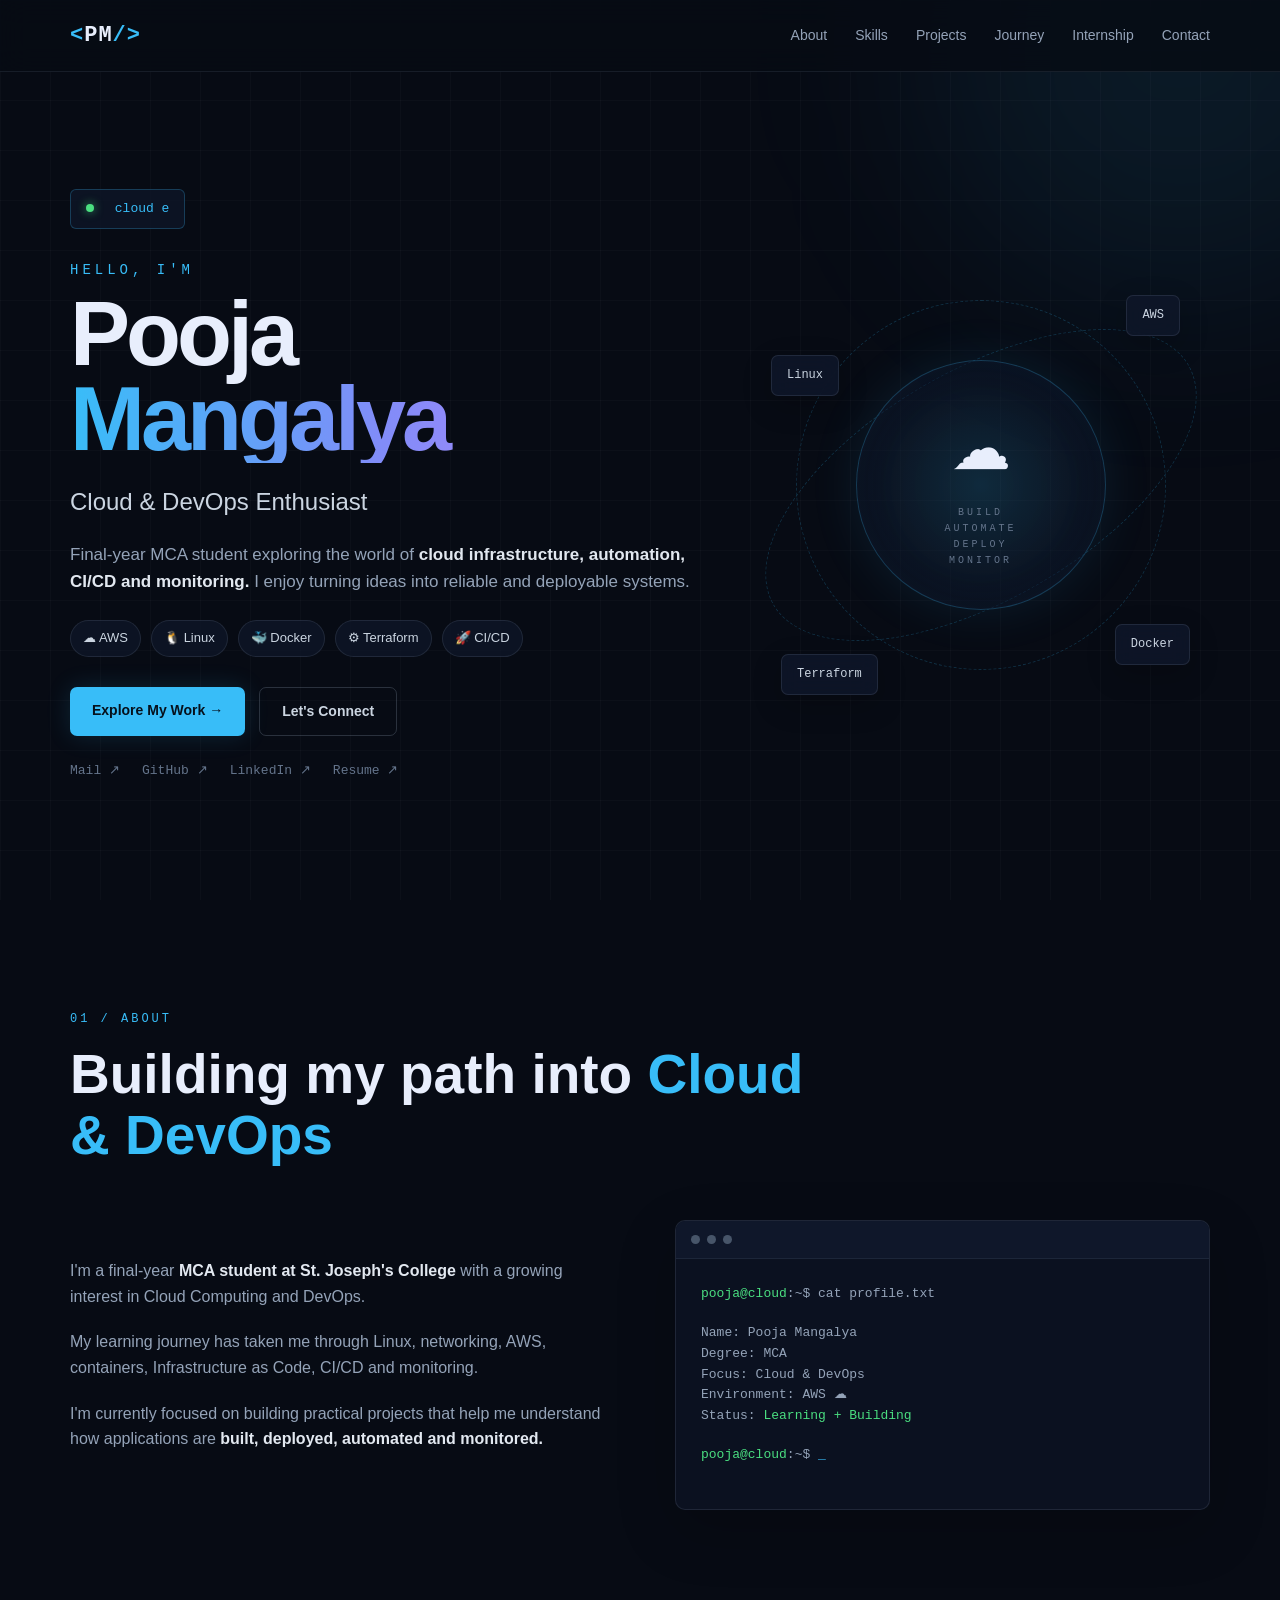
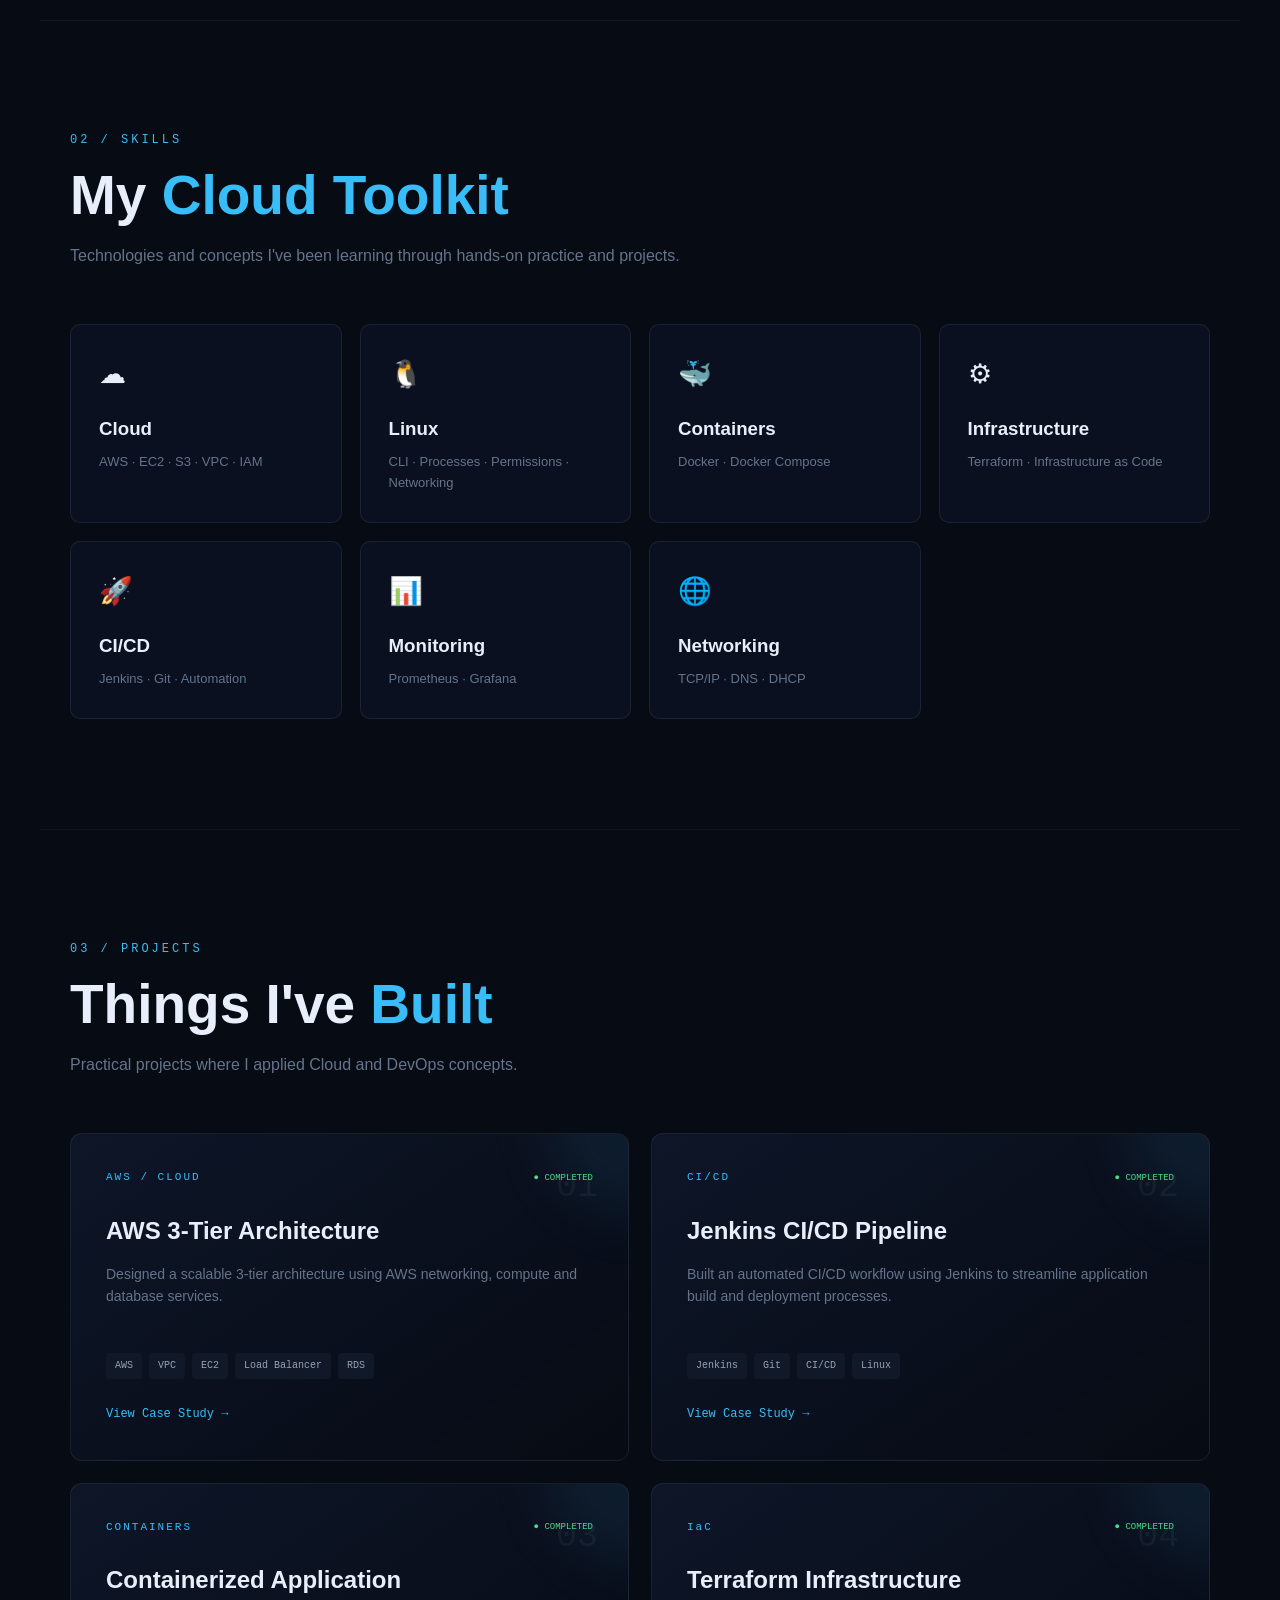
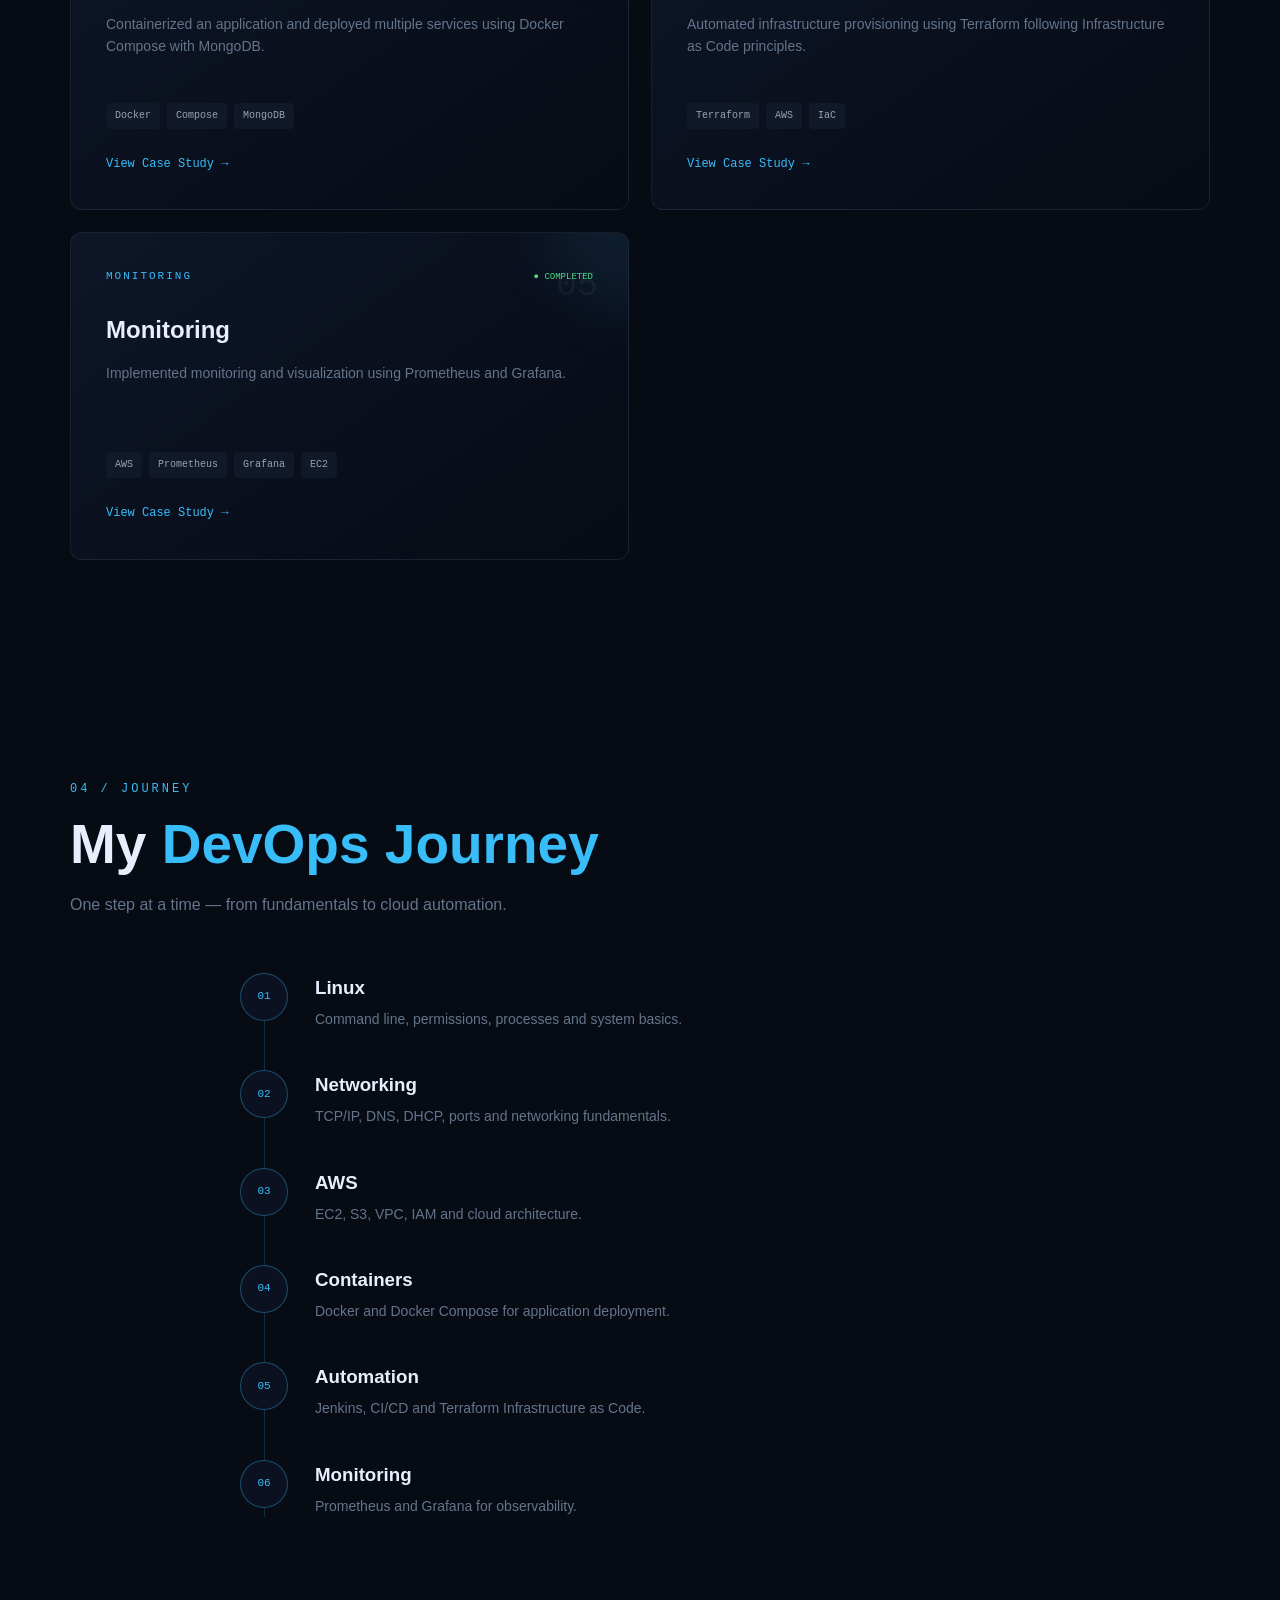
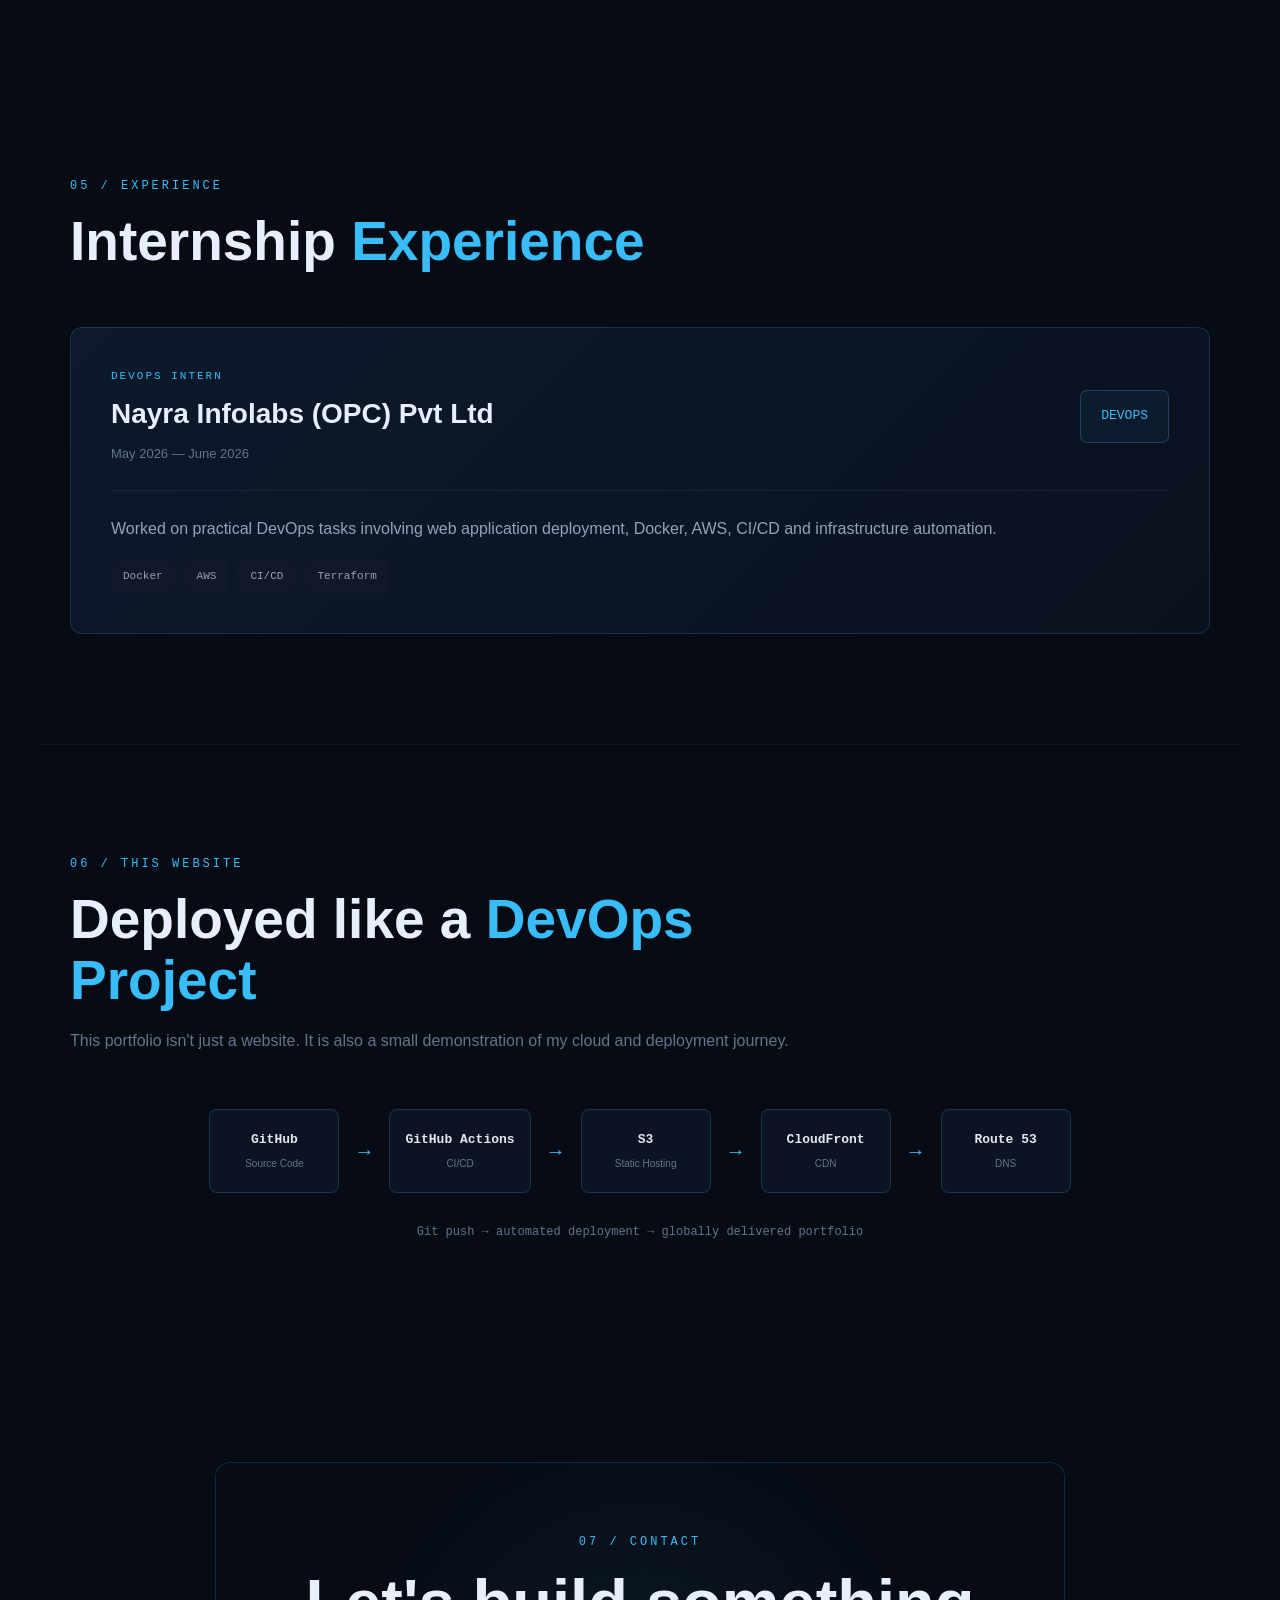
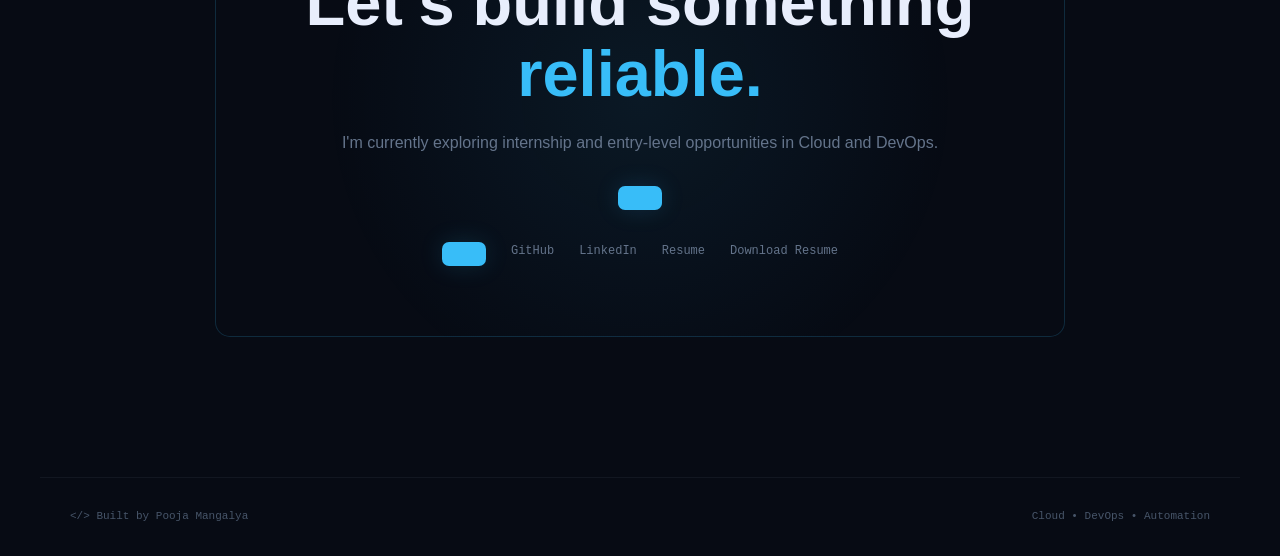
==== commit 4917fe67: "Update index.html" ====
--- a/index.html
+++ b/index.html
@@ -99,7 +99,7 @@
 
                     <!-- Replace these # links later -->
                     <a href="mailto:poojamangalya1@gmail.com">
-                        poojamangalya1@gmail.com target="_blank">
+                        
                         Mail ↗
                     <a href="https://github.com/pooja-technical" target="_blank">
                         GitHub ↗
@@ -698,10 +698,9 @@
                     in Cloud and DevOps.
                 </p>
 
-      <a href="mailto:poojamangalya1@gmail.com">
-    poojamangalya1@gmail.com
+      <a href="mailto:poojamangalya1@gmail.com"
    class="btn primary-btn"
-   target="_blank">
+   target="_blank"
     Contact Me
 </a>
 
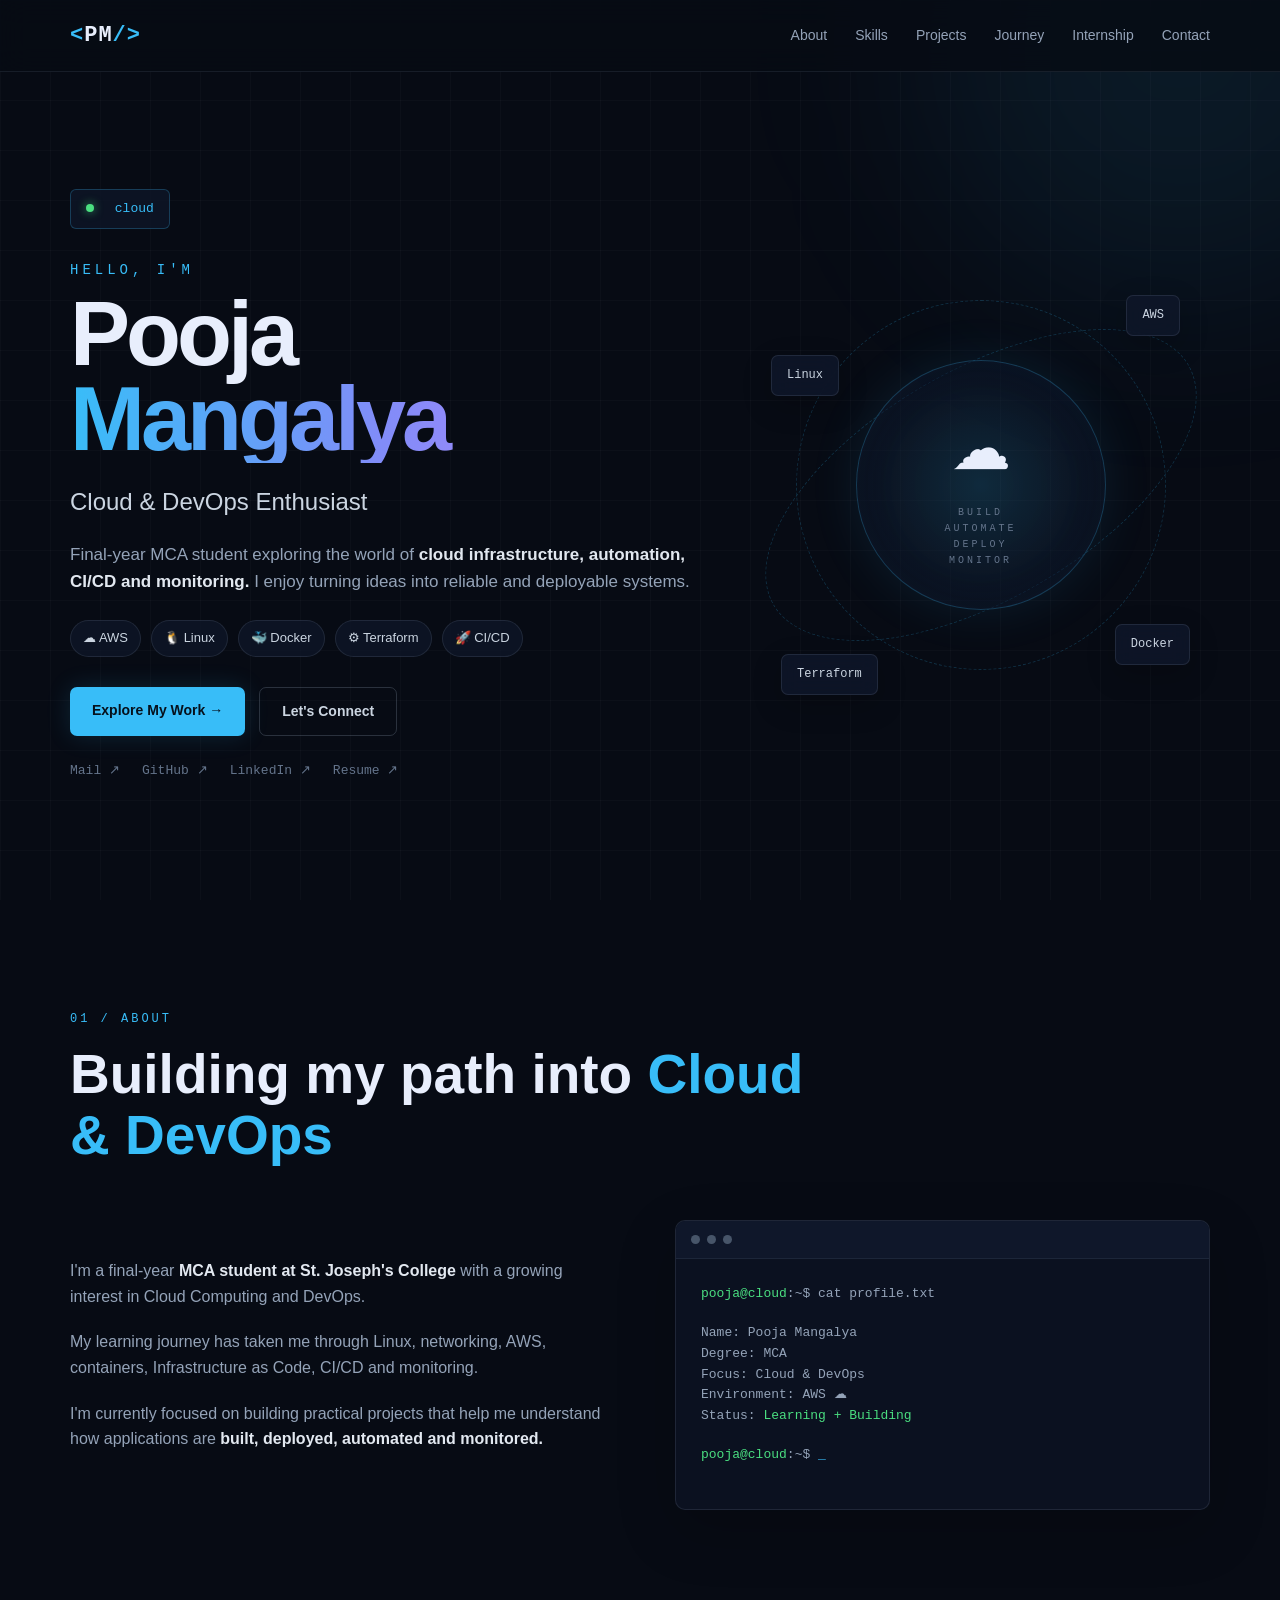
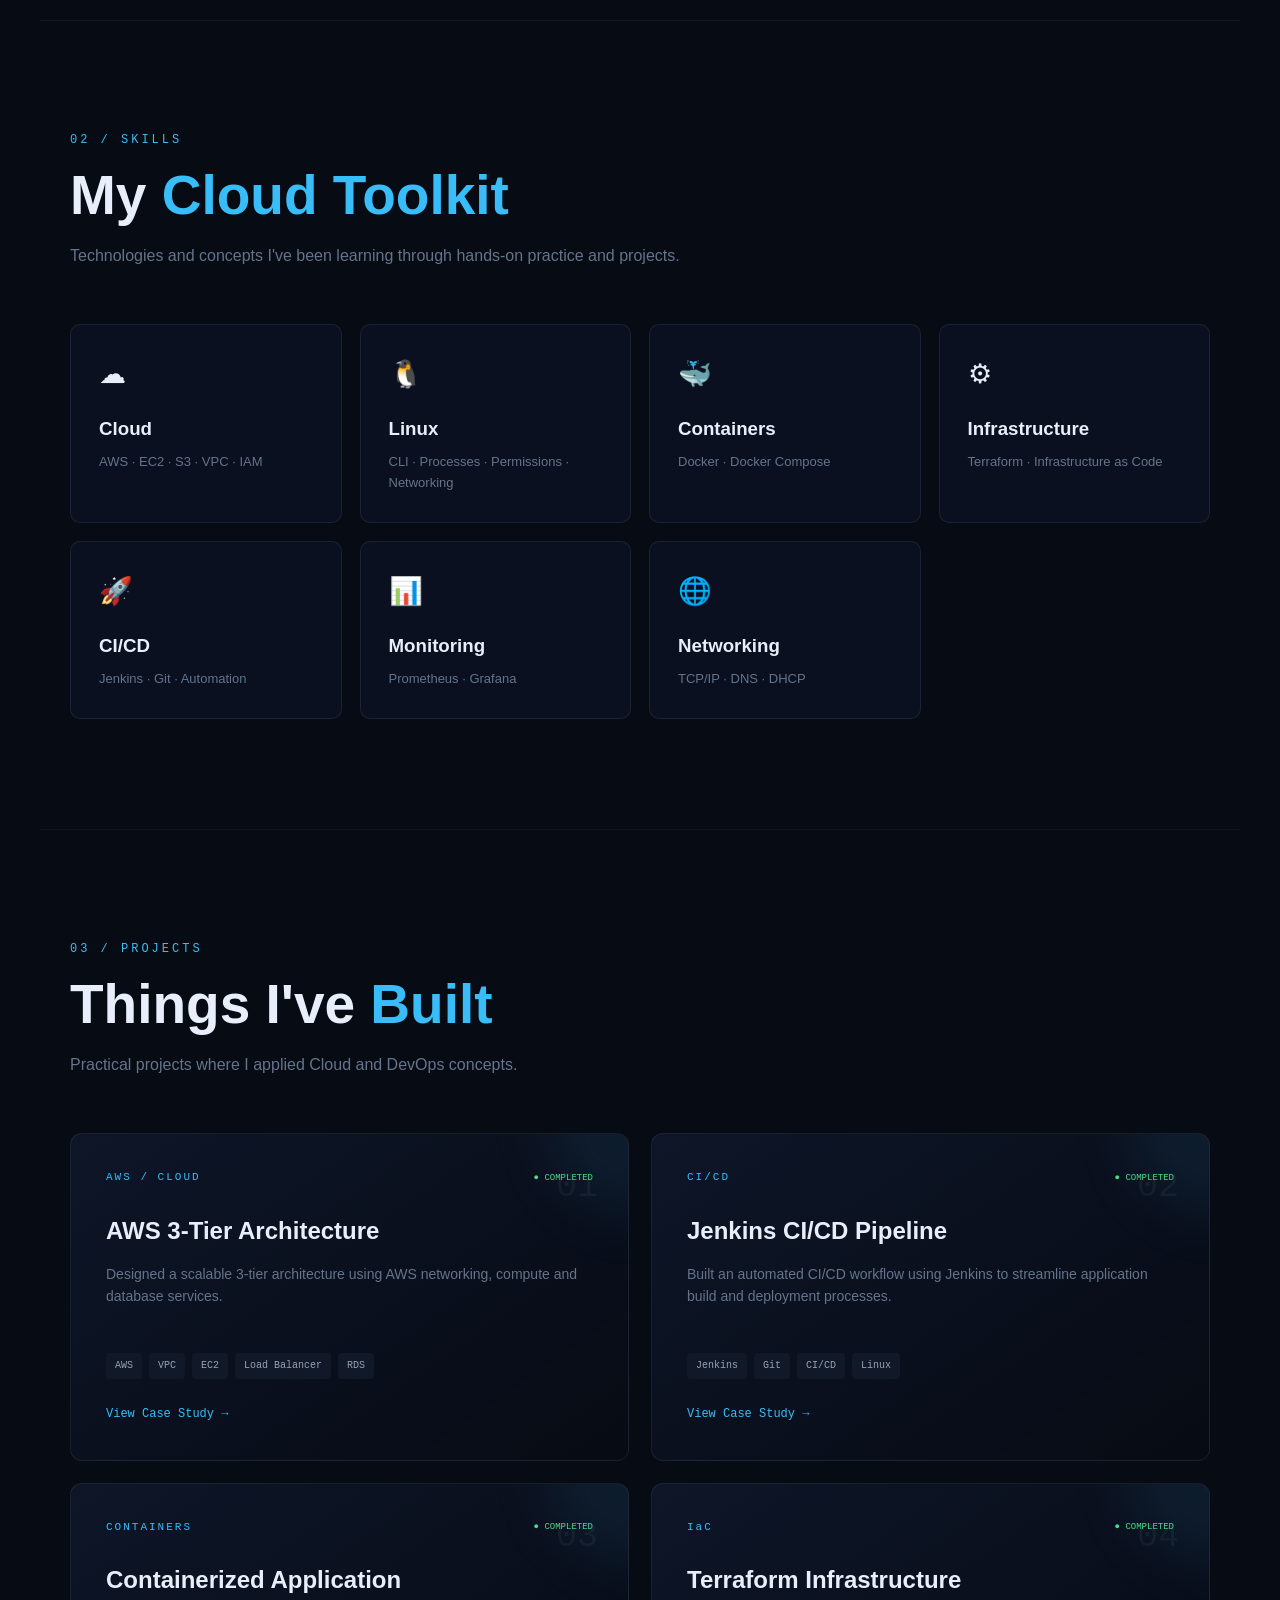
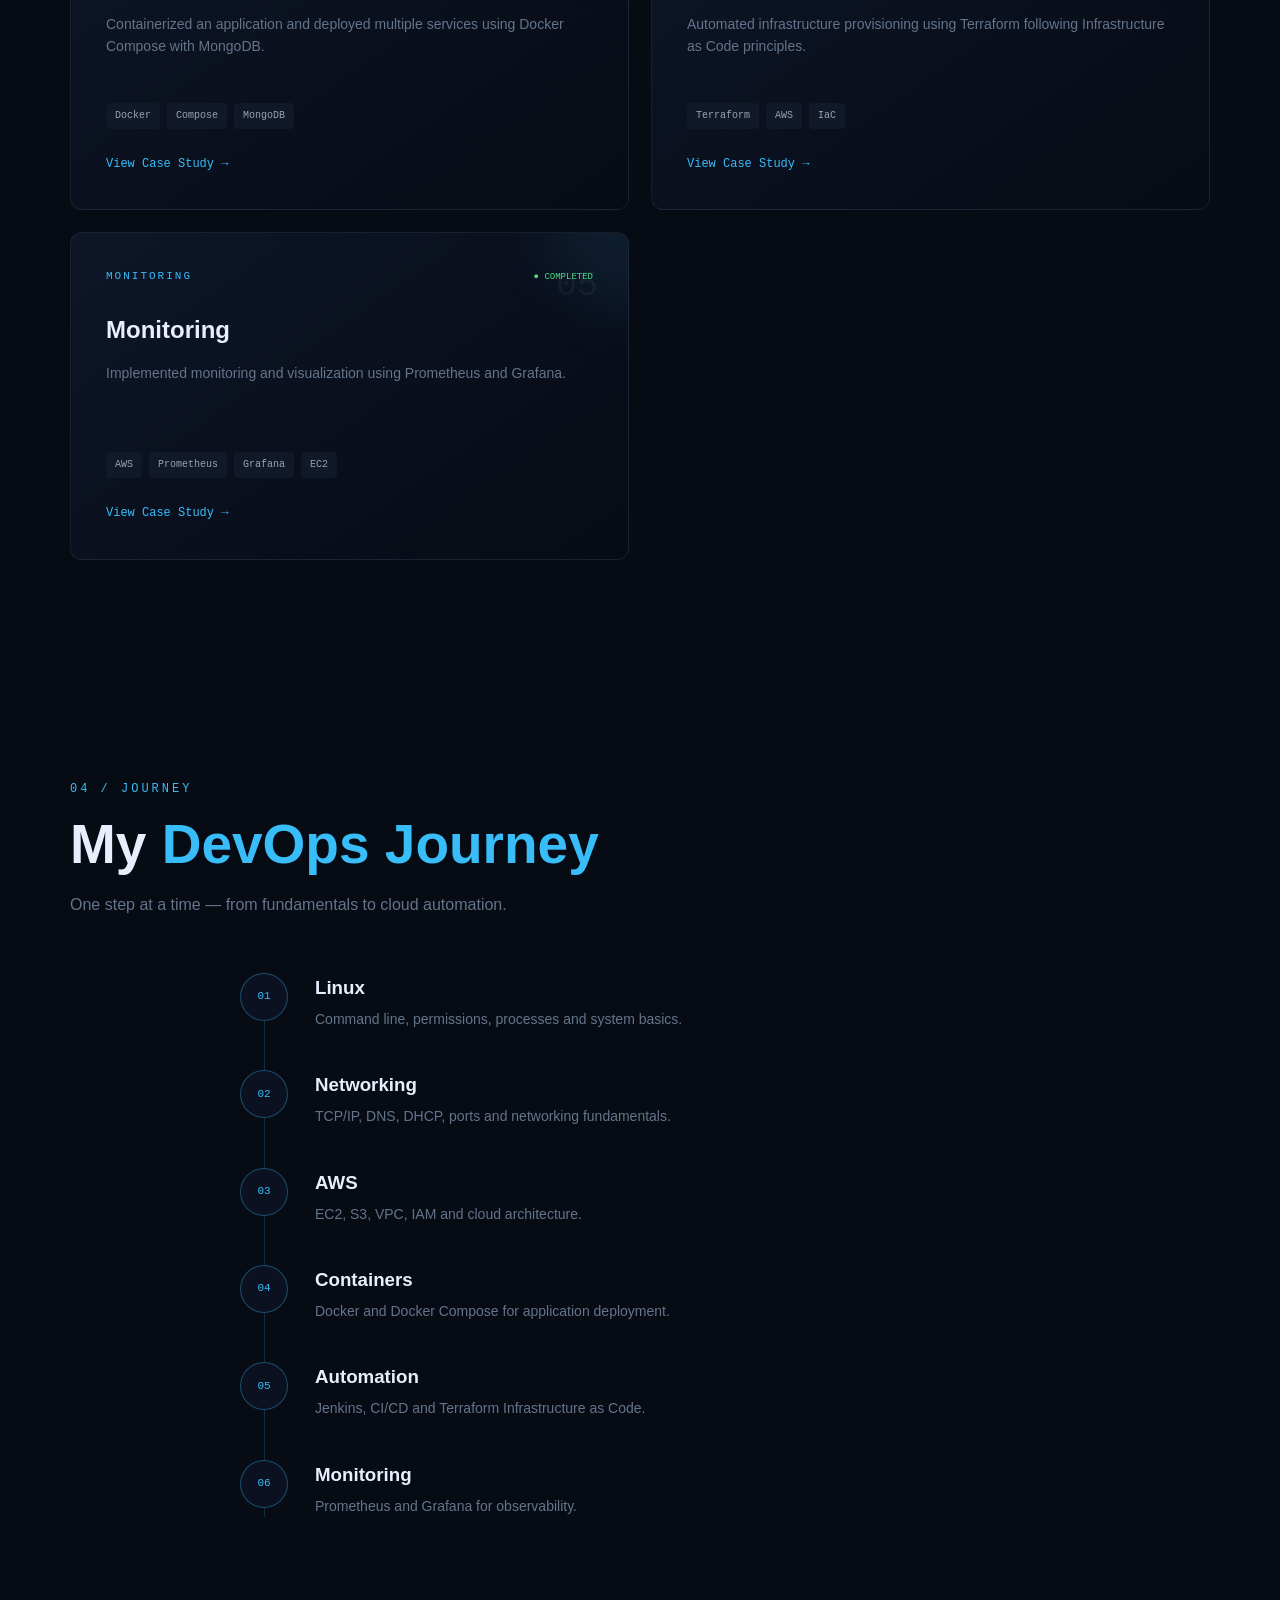
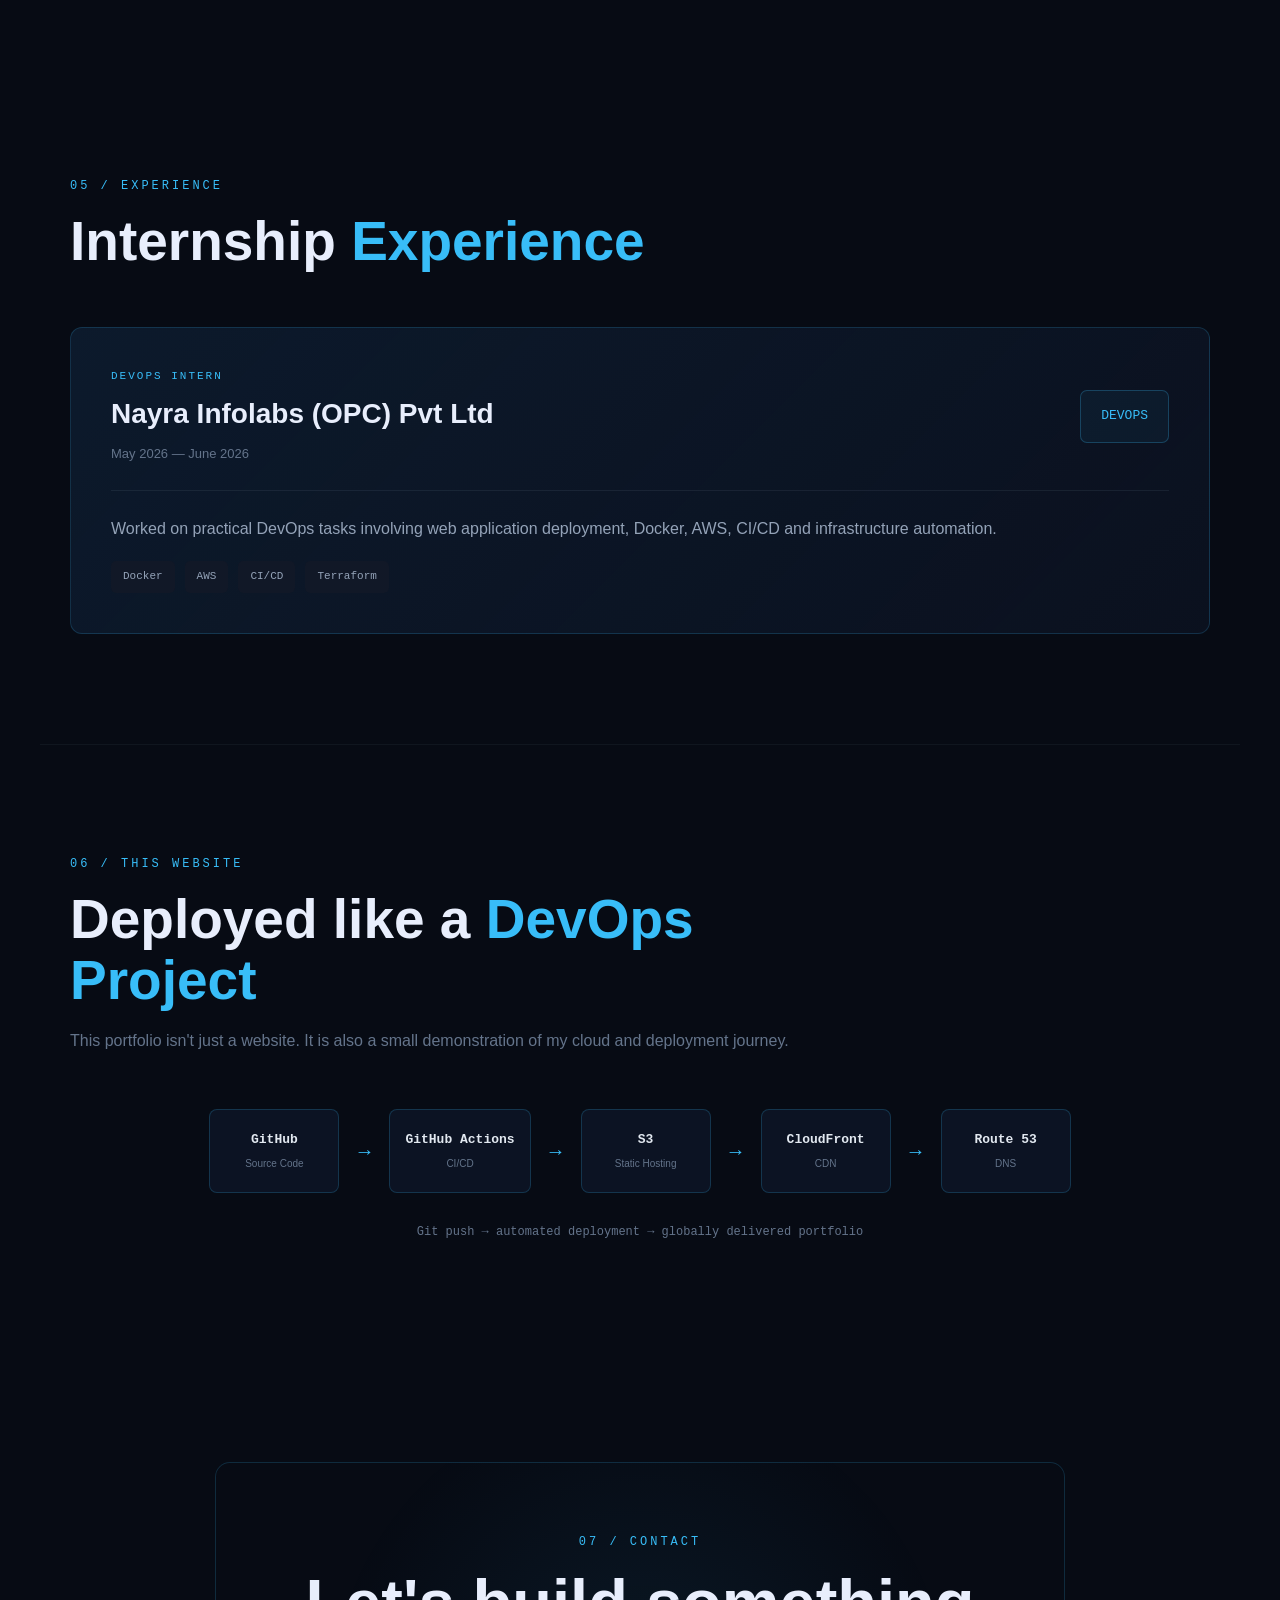
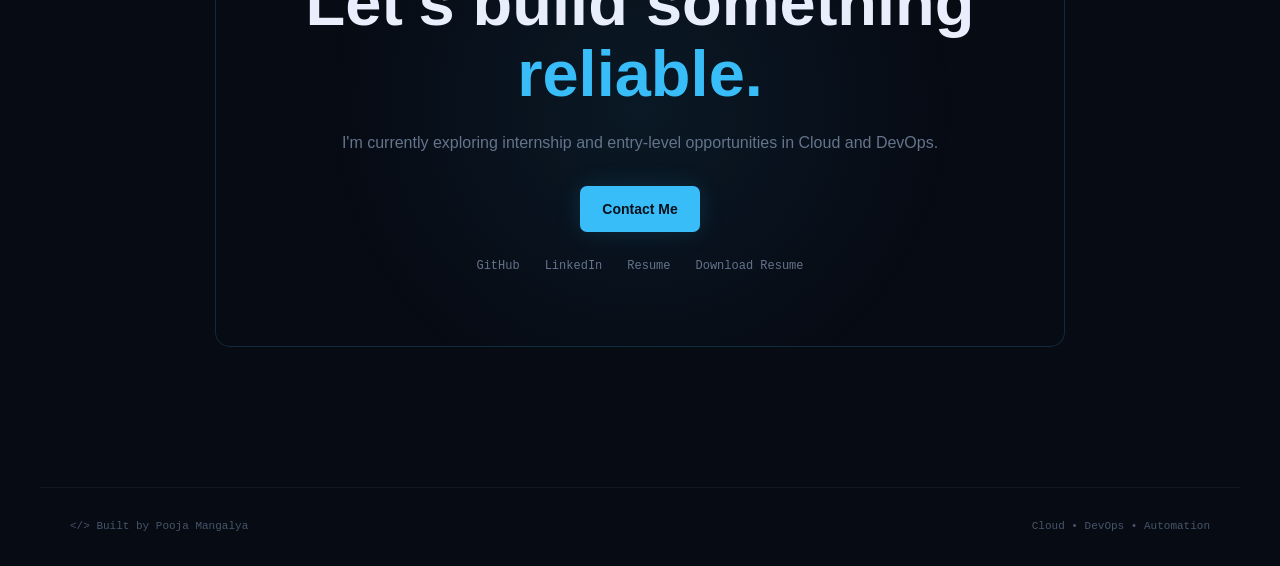
==== commit 2213afca: "Update index.html" ====
--- a/index.html
+++ b/index.html
@@ -699,8 +699,8 @@
                 </p>
 
       <a href="mailto:poojamangalya1@gmail.com"
-   class="btn primary-btn"
-   target="_blank"
+   class="btn primary-btn">
+
     Contact Me
 </a>
 
